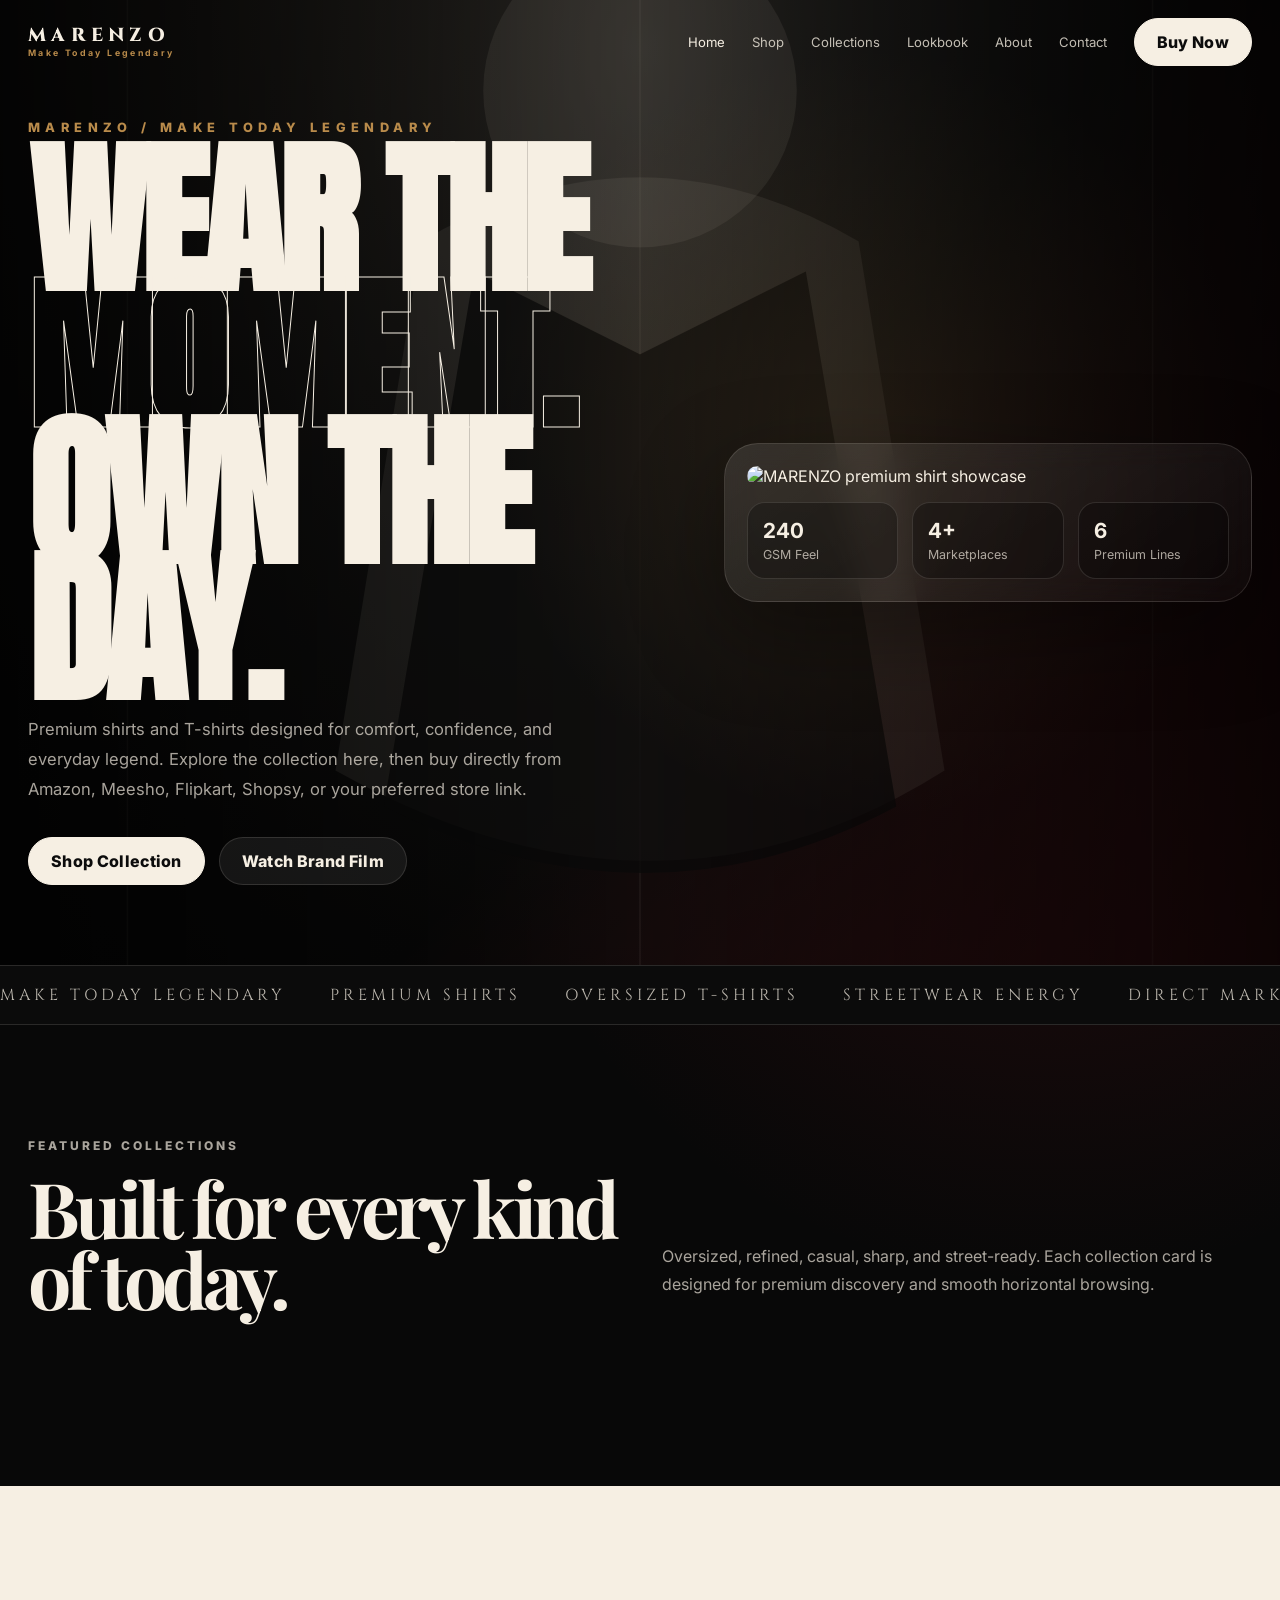
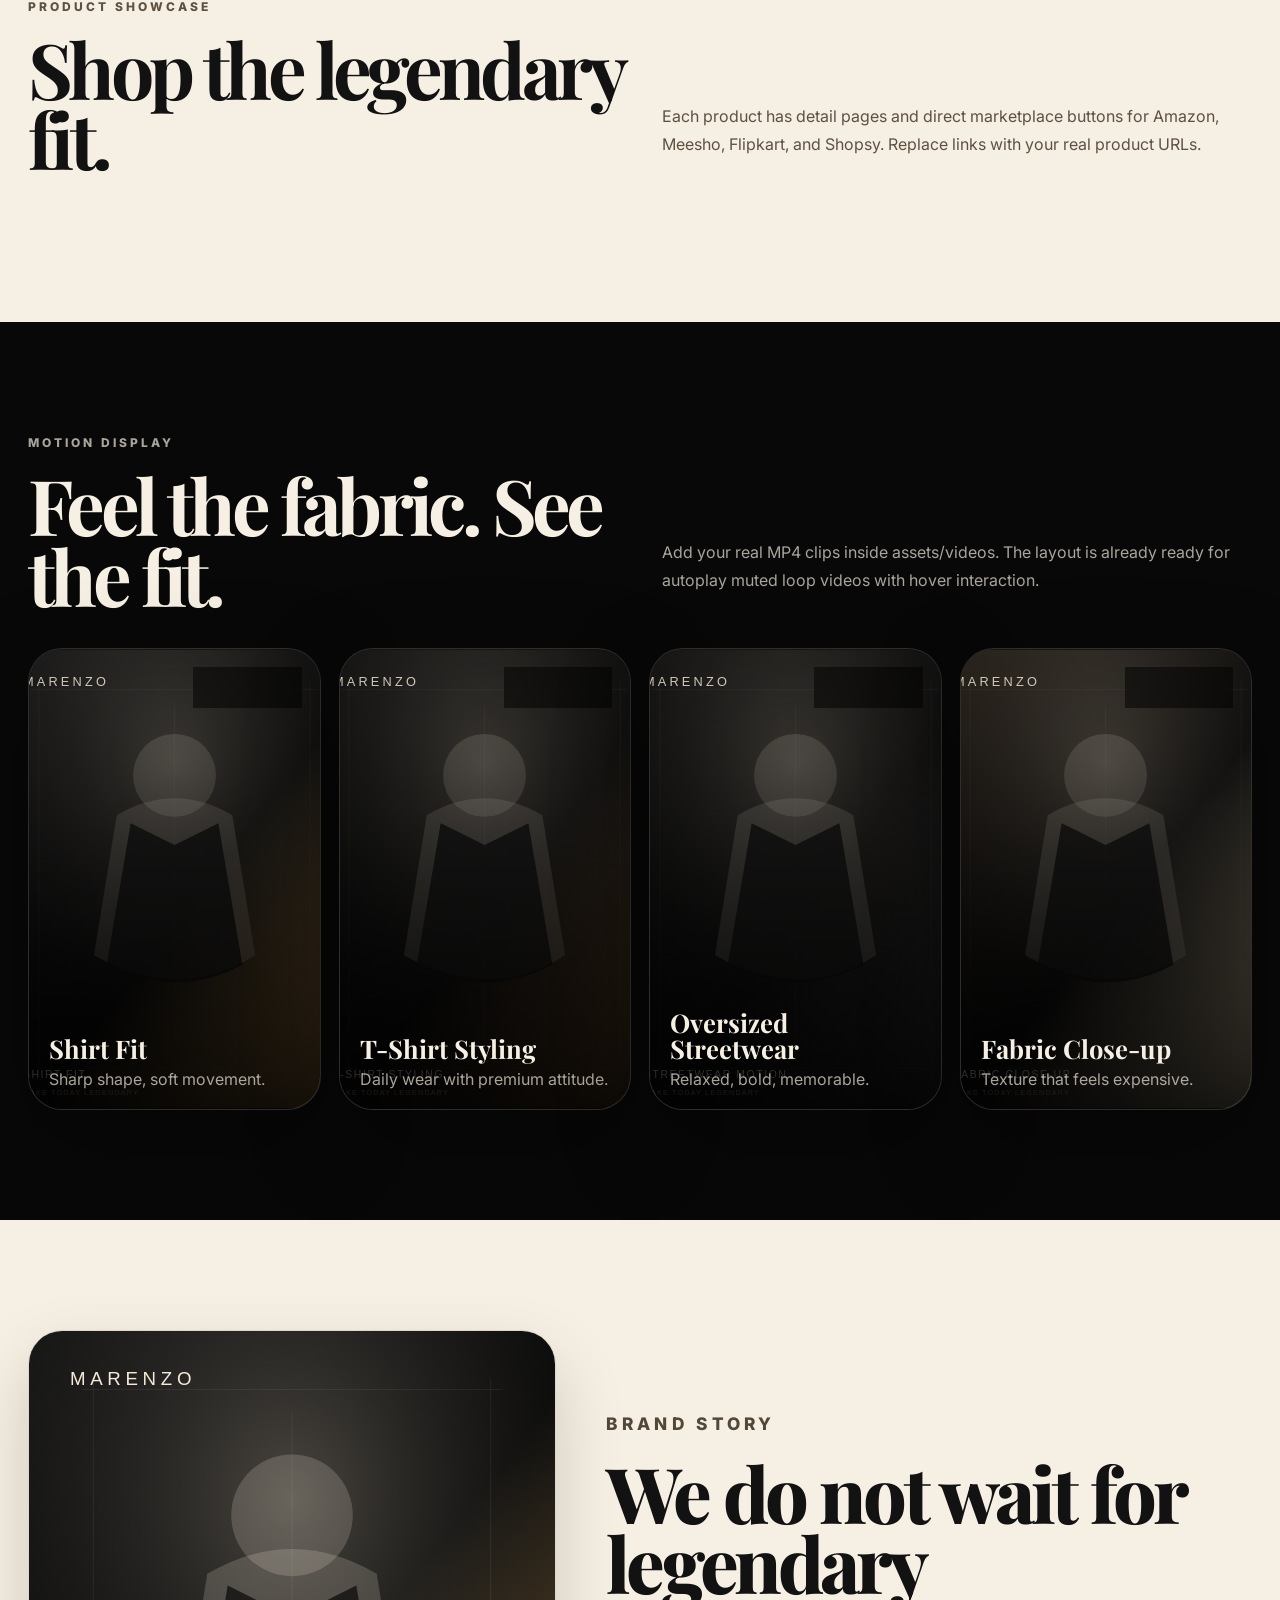
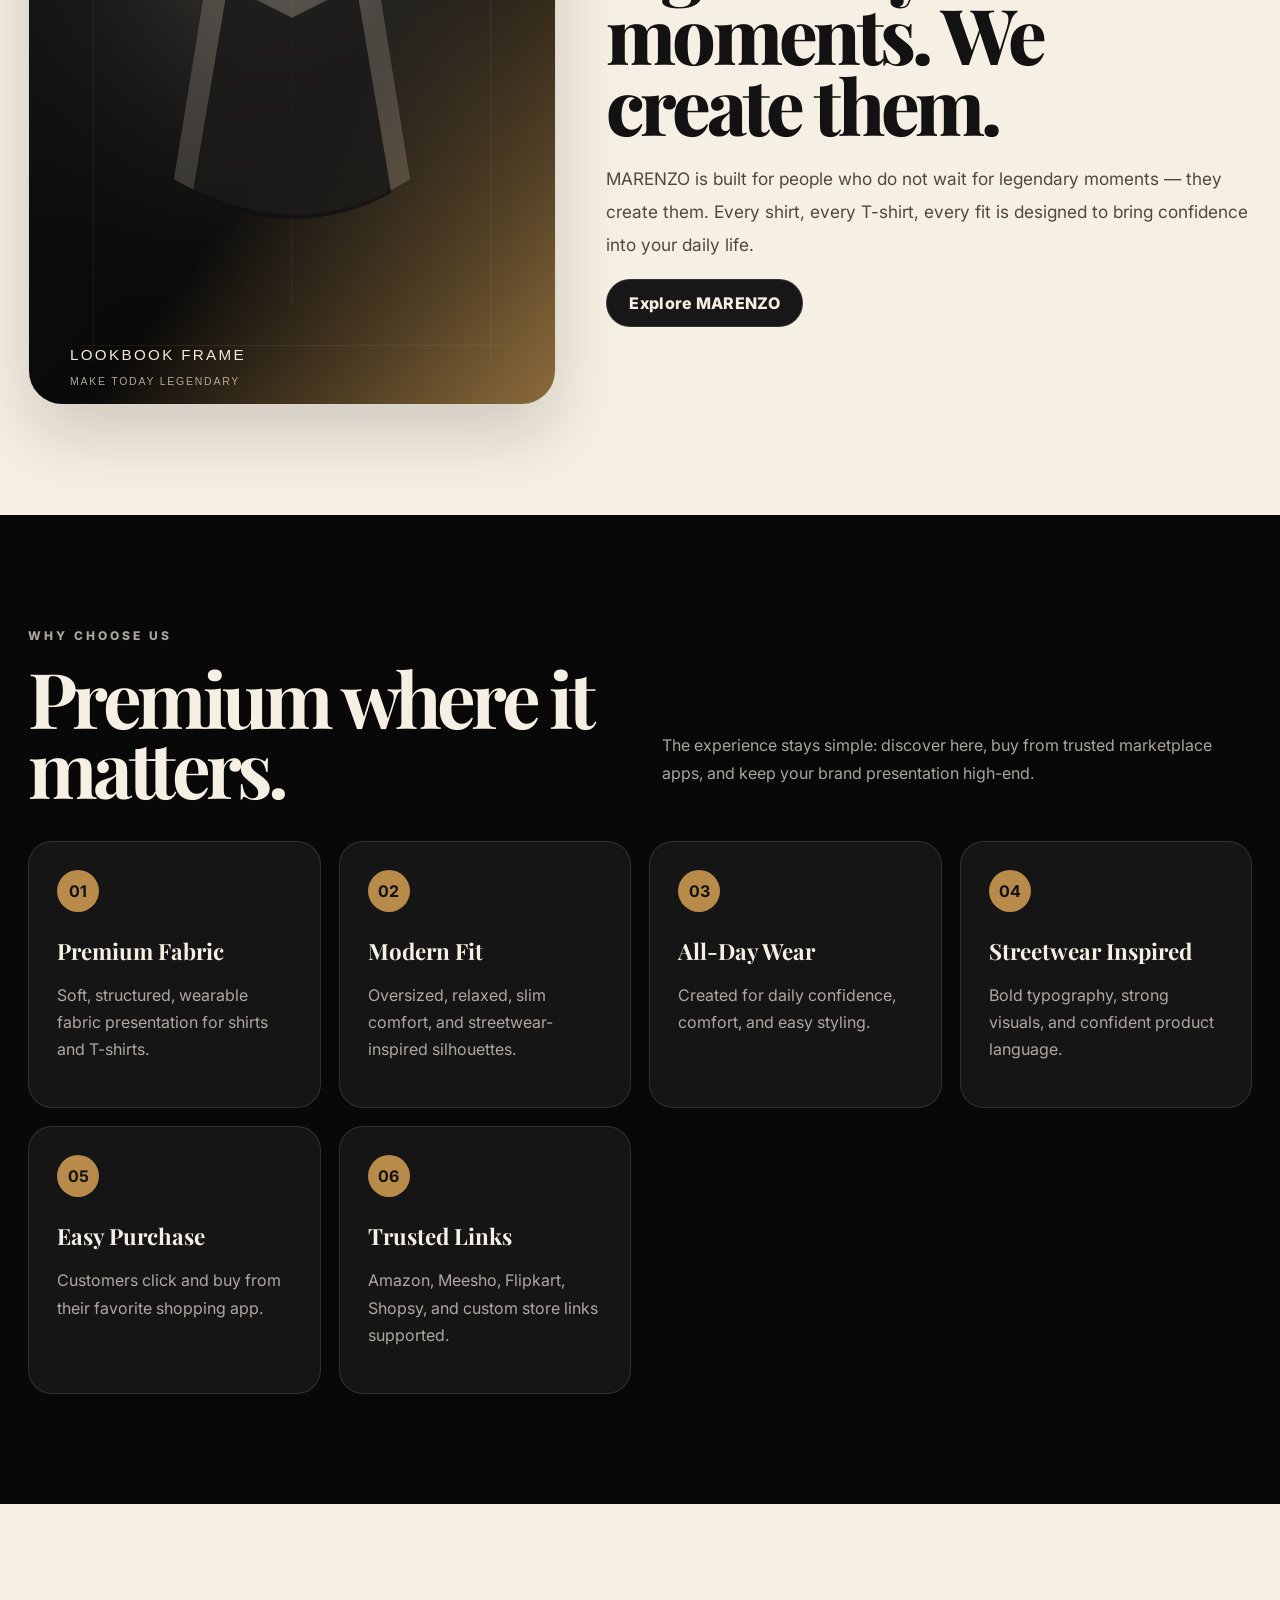
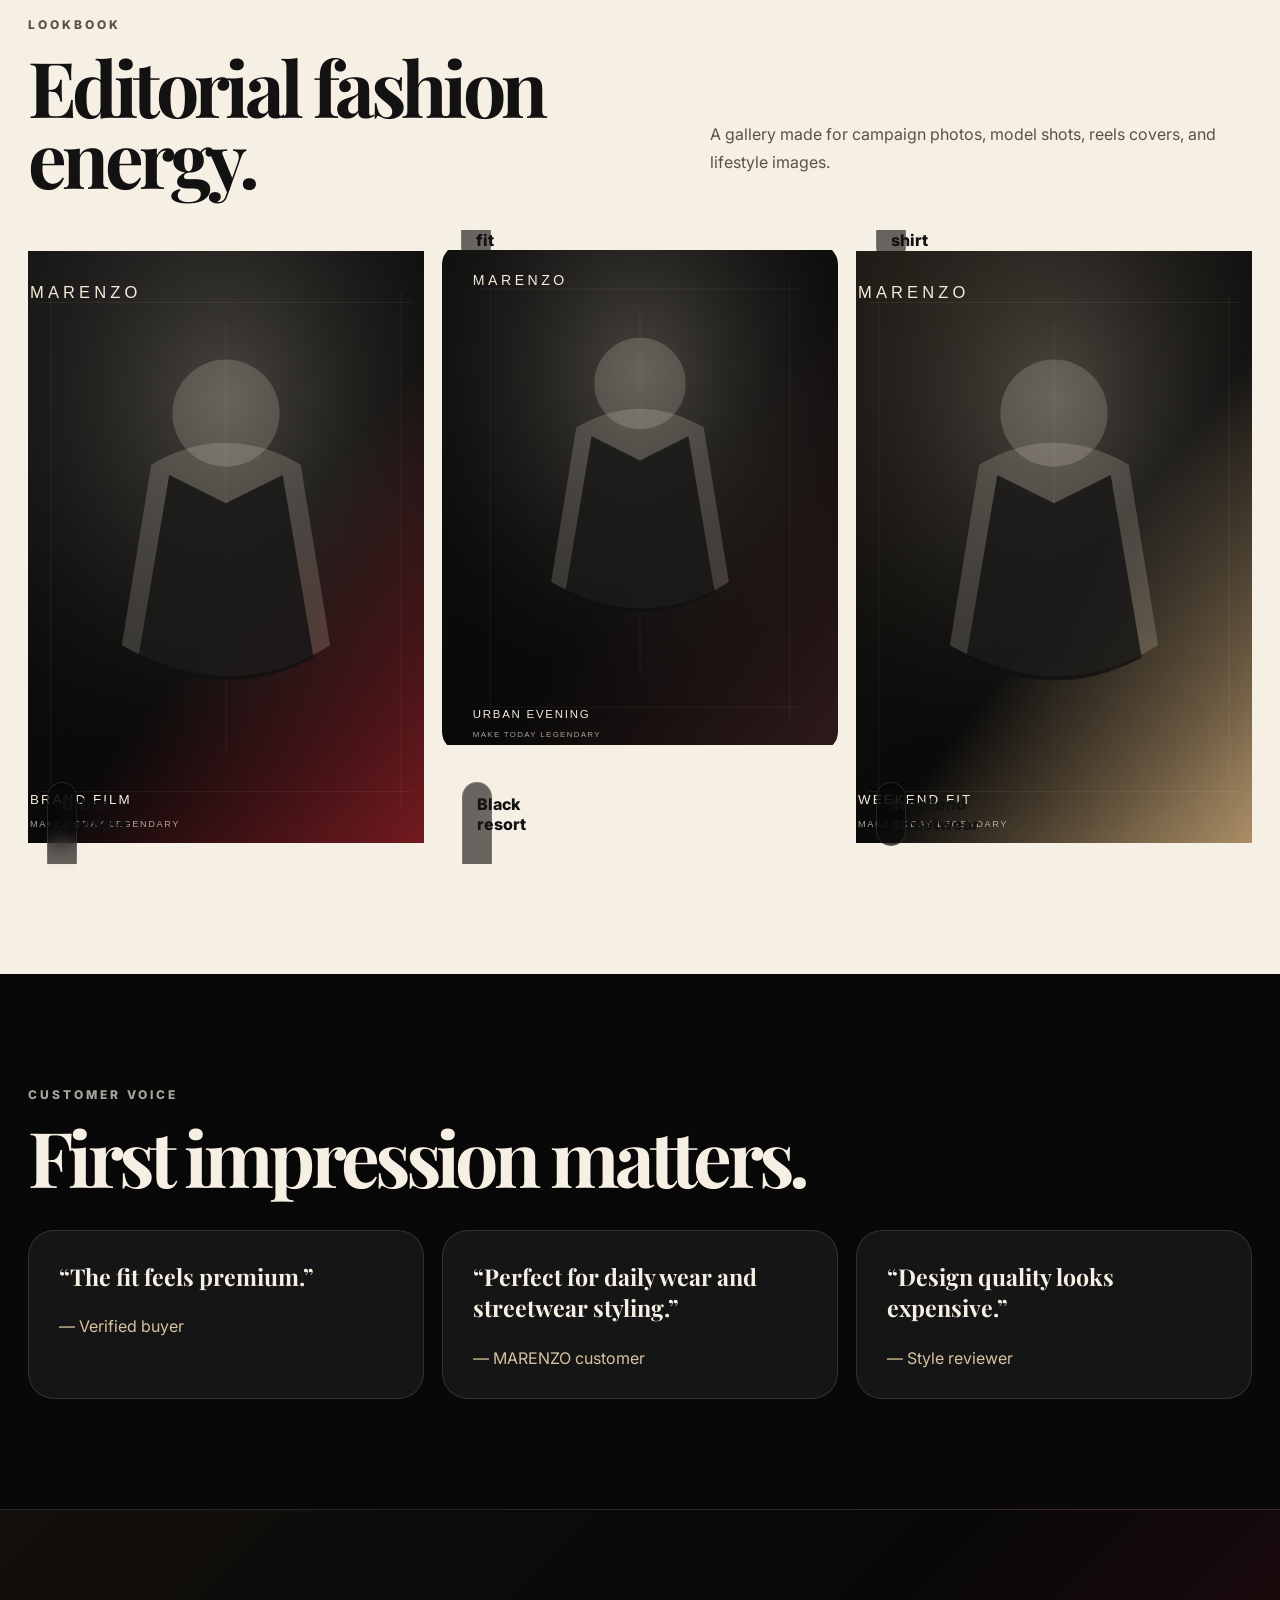
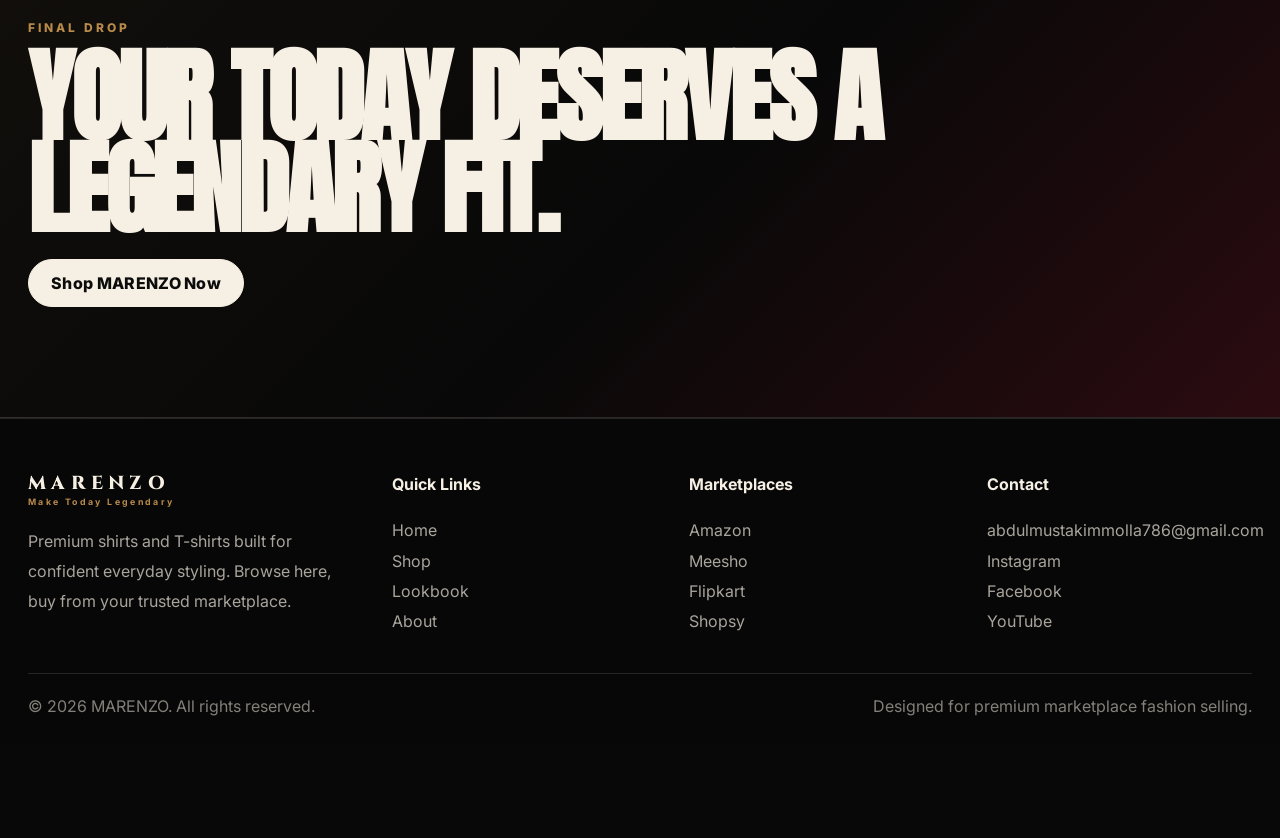
==== index.html @ 75236426 "Replace image source with external URL" ====
<!DOCTYPE html>
<html lang="en">
<head>
  <meta charset="UTF-8">
  <meta name="viewport" content="width=device-width, initial-scale=1.0">
  <meta name="description" content="Premium fashion website for MARENZO shirts, T-shirts, oversized T-shirts and marketplace buying.">
  <meta name="theme-color" content="#080808">
   <meta name="google-adsense-account" content="ca-pub-9407159937344210">
  <script async custom-element="amp-auto-ads"
        src="https://cdn.ampproject.org/v0/amp-auto-ads-0.1.js">
</script>
  <script async src="https://pagead2.googlesyndication.com/pagead/js/adsbygoogle.js?client=ca-pub-9407159937344210"
     crossorigin="anonymous"></script>
  <script>
  window.dataLayer = window.dataLayer || [];
  function gtag(){dataLayer.push(arguments);}
  gtag('js', new Date());

  gtag('config', 'G-B6TTFSNXWY');
</script>
  <!-- Google Tag Manager -->
<script>(function(w,d,s,l,i){w[l]=w[l]||[];w[l].push({'gtm.start':
new Date().getTime(),event:'gtm.js'});var f=d.getElementsByTagName(s)[0],
j=d.createElement(s),dl=l!='dataLayer'?'&l='+l:'';j.async=true;j.src=
'https://www.googletagmanager.com/gtm.js?id='+i+dl;f.parentNode.insertBefore(j,f);
})(window,document,'script','dataLayer','GTM-T5SW2SJ6');</script>
<!-- End Google Tag Manager -->
  <title>MARENZO | Make Today Legendary</title>
 
  <link rel="stylesheet" href="assets/css/style.css">
</head>
<body>

<div class="page-loader"><div class="loader-mark">MARENZO</div></div>
<nav class="site-nav">
  <div class="container nav-inner">
    <a class="brand-logo" href="index.html">MARENZO<small>Make Today Legendary</small></a>
    <button class="nav-toggle" id="navToggle" aria-label="Open menu"><span></span><span></span></button>
    <div class="nav-menu" id="navMenu">
      <a class="nav-link" href="index.html">Home</a>
      <a class="nav-link" href="shop.html">Shop</a>
      <a class="nav-link" href="shop.html#collections">Collections</a>
      <a class="nav-link" href="lookbook.html">Lookbook</a>
      <a class="nav-link" href="about.html">About</a>
      <a class="nav-link" href="contact.html">Contact</a>
      <a class="button button-primary" href="shop.html">Buy Now</a>
    </div>
  </div>
</nav>


<header class="hero" id="top">
  <div class="hero-video">
    <video autoplay muted loop playsinline poster="assets/images/poster-1.svg">
      <source src="assets/videos/brand-film.mp4" type="video/mp4">
    </video>
  </div>
  <div class="container hero-grid">
    <div>
      <div class="hero-kicker">MARENZO / Make Today Legendary</div>
      <h1>Wear the <span>Moment.</span><br>Own the Day.</h1>
      <p>Premium shirts and T-shirts designed for comfort, confidence, and everyday legend. Explore the collection here, then buy directly from Amazon, Meesho, Flipkart, Shopsy, or your preferred store link.</p>
      <div class="hero-actions">
        <a class="button button-primary" href="shop.html">Shop Collection</a>
        <a class="button button-soft" href="#brand-film">Watch Brand Film</a>
      </div>
    </div>
    <div class="hero-panel">
      <img src="https://i.pinimg.com/736x/ac/d2/43/acd2435c8bd5ba66f0cc7dbf14499eae.jpg" alt="MARENZO premium shirt showcase">
      <div class="hero-stats">
        <div><strong>240</strong><span>GSM Feel</span></div>
        <div><strong>4+</strong><span>Marketplaces</span></div>
        <div><strong>6</strong><span>Premium Lines</span></div>
      </div>
    </div>
  </div>
</header>

<div class="marquee"><div class="marquee-track">
  <span>MAKE TODAY LEGENDARY</span><span>PREMIUM SHIRTS</span><span>OVERSIZED T-SHIRTS</span><span>STREETWEAR ENERGY</span><span>DIRECT MARKETPLACE BUYING</span>
  <span>MAKE TODAY LEGENDARY</span><span>PREMIUM SHIRTS</span><span>OVERSIZED T-SHIRTS</span><span>STREETWEAR ENERGY</span><span>DIRECT MARKETPLACE BUYING</span>
</div></div>

<section class="section" id="collections">
  <div class="container">
    <div class="section-head reveal">
      <div><p class="eyebrow">Featured Collections</p><h2>Built for every kind of today.</h2></div>
      <p>Oversized, refined, casual, sharp, and street-ready. Each collection card is designed for premium discovery and smooth horizontal browsing.</p>
    </div>
    <div class="collection-track" id="collectionTrack"></div>
  </div>
</section>

<section class="section section-soft">
  <div class="container">
    <div class="section-head reveal">
      <div><p class="eyebrow">Product Showcase</p><h2>Shop the legendary fit.</h2></div>
      <p>Each product has detail pages and direct marketplace buttons for Amazon, Meesho, Flipkart, and Shopsy. Replace links with your real product URLs.</p>
    </div>
    <div class="product-grid" id="homeProductGrid"></div>
  </div>
</section>

<section class="section" id="brand-film">
  <div class="container">
    <div class="section-head reveal">
      <div><p class="eyebrow">Motion Display</p><h2>Feel the fabric. See the fit.</h2></div>
      <p>Add your real MP4 clips inside assets/videos. The layout is already ready for autoplay muted loop videos with hover interaction.</p>
    </div>
    <div class="video-grid">
      <article class="video-shell reveal"><video muted loop playsinline poster="assets/images/poster-2.svg"><source src="assets/videos/shirt-fit.mp4" type="video/mp4"></video><button class="play-chip">Hover Play</button><div class="video-caption"><h3>Shirt Fit</h3><p>Sharp shape, soft movement.</p></div></article>
      <article class="video-shell reveal"><video muted loop playsinline poster="assets/images/poster-3.svg"><source src="assets/videos/tshirt-styling.mp4" type="video/mp4"></video><button class="play-chip">Hover Play</button><div class="video-caption"><h3>T-Shirt Styling</h3><p>Daily wear with premium attitude.</p></div></article>
      <article class="video-shell reveal"><video muted loop playsinline poster="assets/images/poster-5.svg"><source src="assets/videos/oversized-streetwear.mp4" type="video/mp4"></video><button class="play-chip">Hover Play</button><div class="video-caption"><h3>Oversized Streetwear</h3><p>Relaxed, bold, memorable.</p></div></article>
      <article class="video-shell reveal"><video muted loop playsinline poster="assets/images/poster-4.svg"><source src="assets/videos/fabric-closeup.mp4" type="video/mp4"></video><button class="play-chip">Hover Play</button><div class="video-caption"><h3>Fabric Close-up</h3><p>Texture that feels expensive.</p></div></article>
    </div>
  </div>
</section>

<section class="section section-soft">
  <div class="container story-grid">
    <div class="story-image reveal"><img src="assets/images/poster-6.svg" alt="MARENZO fashion brand story"></div>
    <div class="story-copy reveal">
      <p class="eyebrow">Brand Story</p>
      <h2>We do not wait for legendary moments. We create them.</h2>
      <p>MARENZO is built for people who do not wait for legendary moments — they create them. Every shirt, every T-shirt, every fit is designed to bring confidence into your daily life.</p>
      <a class="button button-soft" href="about.html">Explore MARENZO</a>
    </div>
  </div>
</section>

<section class="section">
  <div class="container">
    <div class="section-head reveal"><div><p class="eyebrow">Why Choose Us</p><h2>Premium where it matters.</h2></div><p>The experience stays simple: discover here, buy from trusted marketplace apps, and keep your brand presentation high-end.</p></div>
    <div class="feature-grid">
      <article class="feature-card reveal"><b>01</b><h3>Premium Fabric</h3><p>Soft, structured, wearable fabric presentation for shirts and T-shirts.</p></article>
      <article class="feature-card reveal"><b>02</b><h3>Modern Fit</h3><p>Oversized, relaxed, slim comfort, and streetwear-inspired silhouettes.</p></article>
      <article class="feature-card reveal"><b>03</b><h3>All-Day Wear</h3><p>Created for daily confidence, comfort, and easy styling.</p></article>
      <article class="feature-card reveal"><b>04</b><h3>Streetwear Inspired</h3><p>Bold typography, strong visuals, and confident product language.</p></article>
      <article class="feature-card reveal"><b>05</b><h3>Easy Purchase</h3><p>Customers click and buy from their favorite shopping app.</p></article>
      <article class="feature-card reveal"><b>06</b><h3>Trusted Links</h3><p>Amazon, Meesho, Flipkart, Shopsy, and custom store links supported.</p></article>
    </div>
  </div>
</section>

<section class="section section-soft">
  <div class="container">
    <div class="section-head reveal"><div><p class="eyebrow">Lookbook</p><h2>Editorial fashion energy.</h2></div><p>A gallery made for campaign photos, model shots, reels covers, and lifestyle images.</p></div>
    <div class="lookbook-grid">
      <a class="look-card reveal" href="lookbook.html"><img src="assets/images/poster-1.svg" alt="MARENZO lookbook frame"><span>Urban evening fit</span></a>
      <a class="look-card reveal" href="lookbook.html"><img src="assets/images/poster-7.svg" alt="MARENZO lookbook frame"><span>Black resort shirt</span></a>
      <a class="look-card reveal" href="lookbook.html"><img src="assets/images/poster-8.svg" alt="MARENZO lookbook frame"><span>Weekend streetwear</span></a>
    </div>
  </div>
</section>

<section class="section">
  <div class="container">
    <div class="section-head reveal"><div><p class="eyebrow">Customer Voice</p><h2>First impression matters.</h2></div></div>
    <div class="testimonial-grid">
      <article class="quote-card reveal"><p>“The fit feels premium.”</p><span>— Verified buyer</span></article>
      <article class="quote-card reveal"><p>“Perfect for daily wear and streetwear styling.”</p><span>— MARENZO customer</span></article>
      <article class="quote-card reveal"><p>“Design quality looks expensive.”</p><span>— Style reviewer</span></article>
    </div>
  </div>
</section>

<section class="section cta-band">
  <div class="container reveal">
    <p class="eyebrow">Final Drop</p>
    <h2>Your Today Deserves a Legendary Fit.</h2>
    <a class="button button-primary" href="shop.html">Shop MARENZO Now</a>
  </div>
</section>


<footer class="footer">
  <div class="container">
    <div class="footer-grid">
      <div>
        <h3 class="brand-logo">MARENZO<small>Make Today Legendary</small></h3>
        <p>Premium shirts and T-shirts built for confident everyday styling. Browse here, buy from your trusted marketplace.</p>
      </div>
      <div>
        <h4>Quick Links</h4>
        <a href="index.html">Home</a><a href="shop.html">Shop</a><a href="lookbook.html">Lookbook</a><a href="about.html">About</a>
      </div>
      <div>
        <h4>Marketplaces</h4>
        <a target="_blank" rel="noopener" href="https://www.amazon.in/s?k=marenzo+clothing">Amazon</a>
        <a target="_blank" rel="noopener" href="https://www.meesho.com/search?q=marenzo%20clothing">Meesho</a>
        <a target="_blank" rel="noopener" href="https://www.flipkart.com/search?q=marenzo+clothing">Flipkart</a>
        <a target="_blank" rel="noopener" href="https://www.shopsy.in/search?q=marenzo+clothing">Shopsy</a>
      </div>
      <div>
        <h4>Contact</h4>
        <a href="mailto:abdulmustakimmolla786@gmail.com">abdulmustakimmolla786@gmail.com</a>
        <a href="#">Instagram</a><a href="#">Facebook</a><a href="#">YouTube</a>
      </div>
    </div>
    <div class="footer-bottom">
      <span>© <span data-year></span> MARENZO. All rights reserved.</span>
      <span>Designed for premium marketplace fashion selling.</span>
    </div>
  </div>
</footer>
<script src="assets/js/products.js"></script>
<script src="assets/js/main.js"></script>
  <!-- Google tag (gtag.js) -->
<script async src="https://www.googletagmanager.com/gtag/js?id=G-B6TTFSNXWY"></script>


  
  <amp-auto-ads type="adsense"
        data-ad-client="ca-pub-9407159937344210">
</amp-auto-ads>
  <!-- Google Tag Manager (noscript) -->
<noscript><iframe src="https://www.googletagmanager.com/ns.html?id=GTM-T5SW2SJ6"
height="0" width="0" style="display:none;visibility:hidden"></iframe></noscript>
<!-- End Google Tag Manager (noscript) -->
<script async src="https://pagead2.googlesyndication.com/pagead/js/adsbygoogle.js?client=ca-pub-9407159937344210"
     crossorigin="anonymous"></script>
<!-- 6 -->
<ins class="adsbygoogle"
     style="display:inline-block;width:728px;height:90px"
     data-ad-client="ca-pub-9407159937344210"
     data-ad-slot="1501422535"></ins>
<script>
     (adsbygoogle = window.adsbygoogle || []).push({});
</script>
</body>
</html>
---- assets/css/style.css ----
@import url('https://fonts.googleapis.com/css2?family=Anton&family=Cinzel:wght@500;700;800&family=Inter:wght@400;500;600;700;800&family=Playfair+Display:wght@600;700;800&display=swap');

:root {
  --black: #080808;
  --black-2: #111111;
  --charcoal: #1a1a1a;
  --offwhite: #f6efe3;
  --beige: #d8c3a1;
  --gold: #b98b4b;
  --red: #9e1823;
  --muted: rgba(246, 239, 227, 0.68);
  --line: rgba(246, 239, 227, 0.13);
  --glass: rgba(255, 255, 255, 0.055);
  --shadow: 0 30px 90px rgba(0,0,0,.35);
  --radius-xl: 34px;
  --radius-lg: 24px;
  --radius-md: 16px;
  --max: 1180px;
}

* { box-sizing: border-box; }
html { scroll-behavior: smooth; }
body {
  margin: 0;
  font-family: 'Inter', system-ui, sans-serif;
  color: var(--offwhite);
  background:
    radial-gradient(circle at 20% 0%, rgba(185,139,75,.16), transparent 32rem),
    radial-gradient(circle at 82% 10%, rgba(158,24,35,.16), transparent 35rem),
    var(--black);
  overflow-x: hidden;
}

a { color: inherit; text-decoration: none; }
img, video { display: block; max-width: 100%; }
button, input, textarea { font: inherit; }
::selection { background: var(--gold); color: #090909; }

.page-loader {
  position: fixed;
  inset: 0;
  z-index: 9999;
  display: grid;
  place-items: center;
  background: #050505;
  transition: opacity .7s ease, visibility .7s ease;
}
.page-loader.hide { opacity: 0; visibility: hidden; }
.loader-mark {
  font-family: 'Cinzel', serif;
  letter-spacing: .55em;
  color: var(--offwhite);
  animation: loaderPulse 1.6s ease infinite alternate;
}
@keyframes loaderPulse { to { opacity: .45; transform: translateY(-6px); } }

.container { width: min(var(--max), calc(100% - 38px)); margin: 0 auto; }
.section { padding: 110px 0; position: relative; }
.section-soft { background: var(--offwhite); color: #121212; }
.section-head { display: flex; justify-content: space-between; gap: 30px; align-items: end; margin-bottom: 38px; }
.section-head h2, .page-title h1 {
  margin: 0;
  font-family: 'Playfair Display', serif;
  font-size: clamp(2.25rem, 6vw, 5.2rem);
  line-height: .92;
  letter-spacing: -.06em;
}
.section-head p, .page-title p { color: var(--muted); max-width: 590px; line-height: 1.75; }
.section-soft .section-head p, .section-soft .page-title p { color: #5d5142; }
.eyebrow {
  color: var(--gold);
  text-transform: uppercase;
  letter-spacing: .25em;
  font-size: .75rem;
  font-weight: 800;
  margin: 0 0 16px;
}

.site-nav {
  position: fixed;
  top: 0;
  left: 0;
  right: 0;
  z-index: 1000;
  padding: 18px 0;
  transition: background .35s ease, border .35s ease, padding .35s ease;
}
.site-nav.scrolled {
  padding: 11px 0;
  background: rgba(7,7,7,.78);
  border-bottom: 1px solid var(--line);
  backdrop-filter: blur(18px);
}
.nav-inner { display: flex; align-items: center; justify-content: space-between; gap: 22px; }
.brand-logo {
  font-family: 'Cinzel', serif;
  font-size: 1.18rem;
  font-weight: 800;
  letter-spacing: .28em;
  position: relative;
}
.brand-logo small { display: block; font: 700 .55rem 'Inter'; letter-spacing: .27em; color: var(--gold); margin-top: 2px; }
.nav-menu { display: flex; align-items: center; gap: 27px; }
.nav-link { font-size: .82rem; color: rgba(246,239,227,.78); transition: color .25s ease; }
.nav-link:hover, .nav-link.active { color: var(--offwhite); }
.nav-toggle { display: none; background: transparent; border: 0; color: var(--offwhite); width: 42px; height: 42px; position: relative; }
.nav-toggle span { display: block; height: 2px; margin: 7px 0; background: var(--offwhite); transition: .3s ease; }
.nav-toggle.open span:first-child { transform: rotate(45deg) translate(6px, 6px); }
.nav-toggle.open span:last-child { transform: rotate(-45deg) translate(6px, -6px); }

.button {
  display: inline-flex;
  align-items: center;
  justify-content: center;
  min-height: 48px;
  border-radius: 999px;
  padding: 0 22px;
  border: 1px solid var(--line);
  transition: transform .2s ease, background .25s ease, color .25s ease, border .25s ease;
  cursor: pointer;
  font-weight: 800;
  letter-spacing: .02em;
}
.button-primary { background: var(--offwhite); color: #0c0c0c; border-color: var(--offwhite); }
.button-primary:hover { background: var(--gold); border-color: var(--gold); }
.button-red { background: var(--red); border-color: var(--red); color: white; }
.button-soft { background: rgba(255,255,255,.07); color: var(--offwhite); }
.section-soft .button-soft { background: #171717; color: var(--offwhite); }
.text-link { color: var(--gold); font-weight: 800; }

.hero {
  min-height: 100vh;
  display: grid;
  place-items: center;
  position: relative;
  isolation: isolate;
  overflow: hidden;
  padding: 120px 0 80px;
}
.hero::before {
  content: '';
  position: absolute;
  inset: 0;
  background:
    linear-gradient(90deg, rgba(0,0,0,.82), rgba(0,0,0,.34), rgba(0,0,0,.82)),
    radial-gradient(circle at 68% 45%, rgba(185,139,75,.24), transparent 24rem);
  z-index: -1;
}
.hero-video {
  position: absolute;
  inset: 0;
  z-index: -2;
  background: url('../images/poster-1.svg') center / cover no-repeat;
  transform: scale(1.06);
  animation: slowZoom 16s ease-in-out infinite alternate;
  opacity: .78;
}
.hero-video video { width: 100%; height: 100%; object-fit: cover; opacity: .52; }
@keyframes slowZoom { to { transform: scale(1.13); } }
.hero-grid { display: grid; grid-template-columns: 1.1fr .9fr; gap: 50px; align-items: center; }
.hero-kicker { color: var(--gold); letter-spacing: .42em; font-size: .8rem; font-weight: 800; text-transform: uppercase; margin-bottom: 18px; opacity: 0; animation: revealUp .8s .15s ease forwards; }
.hero h1 {
  font-family: 'Anton', sans-serif;
  text-transform: uppercase;
  font-size: clamp(4rem, 13vw, 11.6rem);
  line-height: .82;
  letter-spacing: -.035em;
  margin: 0;
  max-width: 850px;
  opacity: 0;
  animation: revealUp .95s .32s ease forwards;
}
.hero h1 span { color: transparent; -webkit-text-stroke: 1px var(--offwhite); }
.hero p { color: var(--muted); max-width: 570px; line-height: 1.8; font-size: 1.04rem; opacity: 0; animation: revealUp .9s .48s ease forwards; }
.hero-actions { display: flex; flex-wrap: wrap; gap: 14px; margin-top: 32px; opacity: 0; animation: revealUp .9s .62s ease forwards; }
.hero-panel {
  border: 1px solid var(--line);
  border-radius: var(--radius-xl);
  background: linear-gradient(145deg, rgba(255,255,255,.11), rgba(255,255,255,.025));
  padding: 22px;
  box-shadow: var(--shadow);
  backdrop-filter: blur(15px);
  transform: translateY(20px);
  animation: floatCard 4.8s ease-in-out infinite alternate;
}
.hero-panel img { border-radius: 26px; width: 100%; }
.hero-stats { display: grid; grid-template-columns: repeat(3, 1fr); gap: 14px; margin-top: 16px; }
.hero-stats div { border: 1px solid var(--line); border-radius: 18px; padding: 15px; background: rgba(0,0,0,.28); }
.hero-stats strong { display: block; font-size: 1.3rem; }
.hero-stats span { color: var(--muted); font-size: .78rem; }
@keyframes revealUp { from { opacity: 0; transform: translateY(28px); } to { opacity: 1; transform: translateY(0); } }
@keyframes floatCard { to { transform: translateY(-8px); } }

.marquee {
  border-top: 1px solid var(--line);
  border-bottom: 1px solid var(--line);
  overflow: hidden;
  background: #0b0b0b;
}
.marquee-track { display: flex; gap: 44px; width: max-content; padding: 18px 0; animation: marquee 24s linear infinite; }
.marquee span { font-family: 'Cinzel', serif; letter-spacing: .25em; color: rgba(246,239,227,.75); white-space: nowrap; }
@keyframes marquee { to { transform: translateX(-50%); } }

.collection-track { display: grid; grid-auto-flow: column; grid-auto-columns: minmax(260px, 360px); gap: 18px; overflow-x: auto; padding: 6px 0 18px; scroll-snap-type: x mandatory; }
.collection-track::-webkit-scrollbar { height: 7px; }
.collection-track::-webkit-scrollbar-thumb { background: var(--gold); border-radius: 99px; }
.collection-card {
  min-height: 480px;
  position: relative;
  border: 1px solid var(--line);
  border-radius: var(--radius-xl);
  overflow: hidden;
  scroll-snap-align: start;
  box-shadow: var(--shadow);
}
.collection-card img { width: 100%; height: 100%; object-fit: cover; transition: transform .7s ease; }
.collection-card:hover img { transform: scale(1.08); }
.collection-card::after { content: ''; position: absolute; inset: 0; background: linear-gradient(transparent, rgba(0,0,0,.92)); }
.collection-card div { position: absolute; left: 24px; right: 24px; bottom: 24px; z-index: 2; }
.collection-card p { color: var(--beige); margin: 0 0 7px; }
.collection-card h3 { font: 800 2rem/1 'Playfair Display'; margin: 0 0 18px; }
.collection-card em { font-style: normal; font-weight: 800; color: var(--offwhite); }
.collection-count { position: absolute; top: 18px; right: 20px; z-index: 2; color: var(--offwhite); opacity: .55; font-family: 'Cinzel'; }

.product-grid { display: grid; grid-template-columns: repeat(3, 1fr); gap: 24px; }
.product-card {
  border: 1px solid var(--line);
  background: linear-gradient(145deg, rgba(255,255,255,.075), rgba(255,255,255,.025));
  border-radius: var(--radius-xl);
  overflow: hidden;
  box-shadow: var(--shadow);
  transition: transform .35s ease, border-color .35s ease;
}
.product-card:hover { transform: translateY(-10px); border-color: rgba(185,139,75,.48); }
.product-media { position: relative; display: block; overflow: hidden; background: #101010; }
.product-media img { width: 100%; aspect-ratio: 4 / 5; object-fit: cover; transition: transform .7s ease; }
.product-card:hover .product-media img { transform: scale(1.06); }
.product-badge { position: absolute; top: 16px; left: 16px; background: rgba(0,0,0,.62); border: 1px solid var(--line); backdrop-filter: blur(12px); border-radius: 999px; padding: 8px 12px; font-size: .72rem; color: var(--offwhite); }
.product-info { padding: 22px; }
.product-topline { display: flex; justify-content: space-between; color: var(--beige); font-size: .78rem; gap: 12px; }
.product-info h3 { margin: 12px 0 8px; font: 700 1.55rem/1.1 'Playfair Display'; }
.product-info p { color: var(--muted); line-height: 1.65; min-height: 78px; }
.color-row, .chip-row { display: flex; flex-wrap: wrap; gap: 8px; }
.color-row span, .chip { border: 1px solid var(--line); border-radius: 999px; padding: 7px 10px; font-size: .73rem; color: var(--muted); }
.price-row { display: flex; align-items: center; justify-content: space-between; margin: 20px 0; }
.price-row strong { font-size: 1.35rem; }
.market-grid { display: grid; grid-template-columns: repeat(2, 1fr); gap: 9px; }
.market-link {
  min-height: 40px;
  border-radius: 999px;
  border: 1px solid var(--line);
  background: rgba(255,255,255,.055);
  display: flex;
  align-items: center;
  justify-content: center;
  gap: 7px;
  font-size: .76rem;
  color: var(--offwhite);
  transition: background .25s ease, border .25s ease, transform .2s ease;
}
.market-link:hover { background: var(--offwhite); color: #111; border-color: var(--offwhite); }
.market-link b { width: 20px; height: 20px; border-radius: 50%; display: inline-grid; place-items: center; background: var(--gold); color: #111; font-size: .7rem; }

.video-grid { display: grid; grid-template-columns: repeat(4, 1fr); gap: 18px; }
.video-shell {
  min-height: 460px;
  border: 1px solid var(--line);
  border-radius: var(--radius-xl);
  overflow: hidden;
  position: relative;
  background: #111;
  box-shadow: var(--shadow);
}
.video-shell video, .video-shell img { width: 100%; height: 100%; object-fit: cover; min-height: inherit; opacity: .9; transition: transform .7s ease, opacity .35s ease; }
.video-shell:hover video, .video-shell:hover img { transform: scale(1.06); opacity: .72; }
.video-shell::before { content: ''; position: absolute; inset: 0; z-index: 1; background: linear-gradient(transparent, rgba(0,0,0,.86)); }
.video-caption { position: absolute; left: 20px; right: 20px; bottom: 20px; z-index: 2; }
.video-caption h3 { margin: 0 0 8px; font: 700 1.6rem/1 'Playfair Display'; }
.video-caption p { margin: 0; color: var(--muted); }
.play-chip { position: absolute; right: 18px; top: 18px; z-index: 3; border: 1px solid var(--line); background: rgba(0,0,0,.5); color: var(--offwhite); border-radius: 999px; padding: 9px 12px; cursor: pointer; backdrop-filter: blur(12px); }

.story-grid { display: grid; grid-template-columns: .9fr 1.1fr; gap: 50px; align-items: center; }
.story-image { border-radius: var(--radius-xl); overflow: hidden; border: 1px solid rgba(0,0,0,.1); box-shadow: 0 30px 70px rgba(0,0,0,.16); }
.story-copy h2 { font: 800 clamp(2.4rem, 6vw, 5rem)/.92 'Playfair Display'; margin: 0 0 24px; letter-spacing: -.05em; }
.story-copy p { font-size: 1.08rem; line-height: 1.9; color: #534838; }
.feature-grid { display: grid; grid-template-columns: repeat(3, 1fr); gap: 18px; }
.feature-card { border: 1px solid var(--line); border-radius: 24px; padding: 28px; background: rgba(255,255,255,.055); }
.feature-card b { display: grid; place-items: center; width: 42px; height: 42px; border-radius: 50%; background: var(--gold); color: #111; margin-bottom: 24px; }
.feature-card h3 { margin: 0 0 10px; font: 700 1.4rem 'Playfair Display'; }
.feature-card p { color: var(--muted); line-height: 1.7; }

.lookbook-grid { columns: 3 260px; column-gap: 18px; }
.look-card { break-inside: avoid; margin: 0 0 18px; border-radius: 28px; overflow: hidden; position: relative; border: 1px solid var(--line); }
.look-card:nth-child(even) img { aspect-ratio: 4/5; }
.look-card img { width: 100%; aspect-ratio: 4/6; object-fit: cover; transition: transform .7s ease; }
.look-card:hover img { transform: scale(1.06); }
.look-card span { position: absolute; left: 18px; bottom: 18px; right: 18px; background: rgba(0,0,0,.58); border: 1px solid var(--line); border-radius: 999px; padding: 11px 14px; backdrop-filter: blur(12px); font-weight: 800; }

.testimonial-grid { display: grid; grid-template-columns: repeat(3, 1fr); gap: 18px; }
.quote-card { border: 1px solid var(--line); border-radius: 26px; padding: 30px; background: rgba(255,255,255,.055); }
.quote-card p { font: 700 1.45rem/1.35 'Playfair Display'; margin: 0 0 24px; }
.quote-card span { color: var(--beige); }

.cta-band { position: relative; overflow: hidden; border-top: 1px solid var(--line); border-bottom: 1px solid var(--line); background: linear-gradient(135deg, #120f0c, #080808 54%, #2b0b10); }
.cta-band h2 { font: 800 clamp(2.7rem, 8vw, 7.4rem)/.9 'Anton'; text-transform: uppercase; letter-spacing: -.03em; margin: 0 0 24px; max-width: 900px; }

.page-hero { padding: 165px 0 80px; background: radial-gradient(circle at 75% 0%, rgba(185,139,75,.18), transparent 30rem); border-bottom: 1px solid var(--line); }
.page-title { max-width: 860px; }
.shop-toolbar { display: flex; justify-content: space-between; gap: 18px; align-items: center; margin-bottom: 28px; flex-wrap: wrap; }
.filter-row { display: flex; flex-wrap: wrap; gap: 10px; }
.filter-btn { border: 1px solid var(--line); color: var(--offwhite); background: rgba(255,255,255,.055); border-radius: 999px; padding: 11px 16px; cursor: pointer; }
.filter-btn.active, .filter-btn:hover { background: var(--gold); color: #111; border-color: var(--gold); }
.search-input { min-width: min(360px, 100%); border: 1px solid var(--line); border-radius: 999px; background: rgba(255,255,255,.07); color: var(--offwhite); padding: 13px 18px; outline: none; }
.empty-state { grid-column: 1/-1; padding: 60px; border: 1px solid var(--line); border-radius: 24px; text-align: center; color: var(--muted); }

.detail-wrap { display: grid; grid-template-columns: 1.05fr .95fr; gap: 50px; align-items: start; }
.detail-gallery { display: grid; grid-template-columns: 1fr 1fr; gap: 16px; position: sticky; top: 100px; }
.main-product-shot { grid-column: 1 / -1; border: 1px solid var(--line); border-radius: var(--radius-xl); overflow: hidden; }
.main-product-shot img { width: 100%; }
.mini-shot { border: 1px solid var(--line); border-radius: 24px; overflow: hidden; min-height: 240px; background: #111; }
.mini-shot img { width: 100%; height: 100%; object-fit: cover; }
.detail-info h1 { font: 800 clamp(2.5rem, 5vw, 5.4rem)/.92 'Playfair Display'; margin: 0 0 22px; letter-spacing: -.06em; }
.detail-desc { color: var(--muted); line-height: 1.85; font-size: 1.05rem; }
.detail-price { display: flex; align-items: center; gap: 18px; margin: 28px 0; }
.detail-price strong { font-size: 2rem; }
.detail-price span { color: var(--beige); }
.detail-block { border-top: 1px solid var(--line); padding: 20px 0; }
.detail-block h3, .size-guide h3 { margin: 0 0 10px; font: 700 1.1rem 'Inter'; }
.detail-block p { margin: 0; color: var(--muted); }
.size-guide { border-top: 1px solid var(--line); padding: 22px 0; }
table { width: 100%; border-collapse: collapse; overflow: hidden; border-radius: 16px; }
th, td { border: 1px solid var(--line); padding: 12px; text-align: left; }
th { color: var(--beige); }
.detail-actions { display: grid; grid-template-columns: repeat(2, 1fr); gap: 12px; margin-top: 22px; }

.about-grid, .contact-grid { display: grid; grid-template-columns: .85fr 1.15fr; gap: 46px; align-items: start; }
.about-card, .contact-card { border: 1px solid var(--line); border-radius: var(--radius-xl); padding: 30px; background: rgba(255,255,255,.055); box-shadow: var(--shadow); }
.about-card h3, .contact-card h3 { font: 700 2rem 'Playfair Display'; margin: 0 0 14px; }
.about-card p, .contact-card p { color: var(--muted); line-height: 1.8; }
.timeline { display: grid; gap: 16px; }
.timeline div { border-left: 1px solid var(--gold); padding-left: 20px; }
.timeline h3 { margin: 0 0 6px; }
.timeline p { margin: 0; color: var(--muted); line-height: 1.7; }
.contact-form { display: grid; gap: 14px; }
.contact-form input, .contact-form textarea { width: 100%; border: 1px solid var(--line); border-radius: 18px; background: rgba(255,255,255,.07); color: var(--offwhite); padding: 15px 16px; outline: none; }
.contact-form textarea { min-height: 145px; resize: vertical; }
.form-message { color: var(--gold); font-weight: 800; }

.footer { border-top: 1px solid var(--line); padding: 55px 0 28px; background: #070707; }
.footer-grid { display: grid; grid-template-columns: 1.25fr repeat(3, 1fr); gap: 32px; }
.footer h3, .footer h4 { margin-top: 0; }
.footer p, .footer a { color: var(--muted); line-height: 1.9; }
.footer a { display: block; }
.footer-bottom { margin-top: 36px; padding-top: 22px; border-top: 1px solid var(--line); color: rgba(246,239,227,.52); display: flex; justify-content: space-between; gap: 18px; flex-wrap: wrap; }

.reveal { opacity: 0; transform: translateY(34px); transition: opacity .75s ease, transform .75s ease; }
.reveal.visible { opacity: 1; transform: translateY(0); }

@media (max-width: 980px) {
  .nav-toggle { display: block; z-index: 3; }
  .nav-menu { position: fixed; inset: 0 0 auto auto; top: 0; width: min(380px, 100%); min-height: 100vh; background: rgba(8,8,8,.96); flex-direction: column; align-items: start; padding: 96px 32px 32px; transform: translateX(105%); transition: transform .35s ease; border-left: 1px solid var(--line); }
  .nav-menu.open { transform: translateX(0); }
  .nav-link { font-size: 1.1rem; }
  .hero-grid, .story-grid, .detail-wrap, .about-grid, .contact-grid { grid-template-columns: 1fr; }
  .hero-panel { max-width: 520px; }
  .product-grid { grid-template-columns: repeat(2, 1fr); }
  .video-grid, .feature-grid, .testimonial-grid { grid-template-columns: repeat(2, 1fr); }
  .detail-gallery { position: static; }
}

@media (max-width: 680px) {
  .container { width: min(100% - 24px, var(--max)); }
  .section { padding: 72px 0; }
  .section-head { display: block; }
  .hero { padding-top: 105px; }
  .hero h1 { font-size: clamp(4.4rem, 23vw, 7rem); }
  .hero-actions, .detail-actions { display: grid; grid-template-columns: 1fr; }
  .hero-stats, .product-grid, .video-grid, .feature-grid, .testimonial-grid, .footer-grid { grid-template-columns: 1fr; }
  .collection-track { grid-auto-columns: 83vw; }
  .collection-card { min-height: 420px; }
  .market-grid { grid-template-columns: 1fr; }
  .detail-gallery { grid-template-columns: 1fr; }
  .page-hero { padding: 132px 0 58px; }
}

/* Keep product cards premium-dark even inside beige sections */
.section-soft .product-card {
  background: linear-gradient(145deg, #151515, #0b0b0b);
  color: var(--offwhite);
}
.section-soft .product-info p { color: var(--muted); }
.section-soft .product-topline { color: var(--beige); }
.section-soft .price-row strong { color: var(--offwhite); }
.section-soft .color-row span { color: var(--muted); }

/* =========================================================
   RESPONSIVE UPGRADE PATCH - MARENZO
   Better phone, tablet, laptop and desktop layout handling
   ========================================================= */

html {
  font-size: clamp(14px, 0.9vw + 10px, 16px);
  -webkit-text-size-adjust: 100%;
}

body.menu-open { overflow: hidden; }

.container,
.nav-inner,
.hero-grid,
.story-grid,
.detail-wrap,
.about-grid,
.contact-grid,
.footer-grid,
.product-grid,
.video-grid,
.feature-grid,
.testimonial-grid,
.shop-toolbar,
.market-grid,
.detail-actions {
  min-width: 0;
}

img, video, svg { max-width: 100%; height: auto; }

.button,
.market-link,
.filter-btn,
.nav-link {
  -webkit-tap-highlight-color: transparent;
}

.button,
.market-link {
  text-align: center;
  white-space: nowrap;
}

.site-nav { width: 100%; }
.brand-logo { min-width: 0; line-height: 1.05; }
.nav-menu .button { min-width: max-content; }

.product-grid {
  grid-template-columns: repeat(auto-fit, minmax(min(100%, 280px), 1fr));
}

.video-grid {
  grid-template-columns: repeat(auto-fit, minmax(min(100%, 245px), 1fr));
}

.feature-grid,
.testimonial-grid {
  grid-template-columns: repeat(auto-fit, minmax(min(100%, 260px), 1fr));
}

.product-info h3,
.video-caption h3,
.feature-card h3,
.quote-card p,
.about-card h3,
.contact-card h3 {
  overflow-wrap: anywhere;
}

.product-info p { min-height: auto; }

.detail-info,
.detail-gallery,
.about-card,
.contact-card,
.story-copy,
.footer-grid > * {
  min-width: 0;
}

table {
  display: block;
  max-width: 100%;
  overflow-x: auto;
  white-space: nowrap;
}

@media (min-width: 1280px) {
  .container { width: min(1240px, calc(100% - 56px)); }
  .product-grid { grid-template-columns: repeat(4, 1fr); }
  #homeProductGrid.product-grid { grid-template-columns: repeat(3, 1fr); }
}

@media (max-width: 1180px) {
  :root { --radius-xl: 28px; }
  .container { width: min(100% - 32px, var(--max)); }
  .hero-grid { grid-template-columns: 1fr .78fr; gap: 34px; }
  .hero h1 { font-size: clamp(4.4rem, 12vw, 9rem); }
  .product-grid { gap: 18px; }
  .video-shell { min-height: 390px; }
  .section { padding: 92px 0; }
}

@media (max-width: 980px) {
  .site-nav { padding: 14px 0; }
  .site-nav.scrolled { padding: 10px 0; }
  .brand-logo { font-size: 1rem; letter-spacing: .2em; max-width: 72vw; }
  .brand-logo small { font-size: .48rem; letter-spacing: .18em; }
  .nav-toggle { display: block; z-index: 1002; flex: 0 0 auto; }
  .nav-menu {
    position: fixed;
    top: 0;
    right: 0;
    bottom: 0;
    left: auto;
    width: min(420px, calc(100vw - 28px));
    min-height: 100dvh;
    height: 100dvh;
    overflow-y: auto;
    background: rgba(8,8,8,.97);
    flex-direction: column;
    align-items: stretch;
    justify-content: flex-start;
    padding: 94px 26px 30px;
    transform: translateX(105%);
    transition: transform .35s ease;
    border-left: 1px solid var(--line);
    box-shadow: -30px 0 80px rgba(0,0,0,.5);
  }
  .nav-menu.open { transform: translateX(0); }
  .nav-menu .nav-link,
  .nav-menu .button {
    width: 100%;
    justify-content: center;
  }
  .nav-link {
    padding: 14px 0;
    border-bottom: 1px solid rgba(246,239,227,.08);
    font-size: 1.04rem;
  }
  .hero { min-height: auto; padding: 128px 0 78px; }
  .hero-grid,
  .story-grid,
  .detail-wrap,
  .about-grid,
  .contact-grid {
    grid-template-columns: 1fr;
  }
  .hero-panel { max-width: 560px; width: 100%; justify-self: start; }
  .section-head { align-items: start; }
  .detail-gallery { position: static; top: auto; }
  .lookbook-grid { columns: 2 240px; }
  .footer-grid { grid-template-columns: repeat(2, 1fr); }
}

@media (max-width: 760px) {
  .container { width: min(100% - 26px, var(--max)); }
  .section { padding: 76px 0; }
  .section-head { display: block; margin-bottom: 28px; }
  .section-head h2,
  .page-title h1,
  .story-copy h2 {
    font-size: clamp(2.35rem, 12vw, 4rem);
    letter-spacing: -.045em;
  }
  .hero h1 { font-size: clamp(4.1rem, 19vw, 7rem); line-height: .86; }
  .hero p { font-size: 1rem; line-height: 1.7; }
  .hero-actions,
  .shop-toolbar,
  .detail-actions {
    display: grid;
    grid-template-columns: 1fr;
    width: 100%;
  }
  .hero-actions .button,
  .shop-toolbar .search-input,
  .detail-actions .button { width: 100%; }
  .filter-row { width: 100%; overflow-x: auto; flex-wrap: nowrap; padding-bottom: 8px; }
  .filter-btn { flex: 0 0 auto; }
  .hero-stats {
    grid-template-columns: repeat(3, minmax(0, 1fr));
    gap: 8px;
  }
  .hero-stats div { padding: 12px 10px; }
  .hero-stats strong { font-size: 1.05rem; }
  .hero-stats span { font-size: .68rem; }
  .collection-track { grid-auto-columns: minmax(248px, 82vw); gap: 14px; }
  .collection-card { min-height: 390px; border-radius: 26px; }
  .product-grid,
  .video-grid,
  .feature-grid,
  .testimonial-grid,
  .footer-grid,
  .market-grid {
    grid-template-columns: 1fr;
  }
  .product-card { border-radius: 26px; }
  .product-info { padding: 18px; }
  .price-row { align-items: start; gap: 12px; }
  .video-shell { min-height: 360px; }
  .lookbook-grid { columns: 1; }
  .detail-gallery { grid-template-columns: 1fr; gap: 12px; }
  .mini-shot { min-height: 210px; }
  .detail-info h1 { font-size: clamp(2.6rem, 13vw, 4.4rem); }
  .about-card,
  .contact-card,
  .feature-card,
  .quote-card { padding: 22px; }
  .footer-bottom { display: block; }
  .footer-bottom span { display: block; margin-bottom: 8px; }
}

@media (max-width: 520px) {
  :root { --radius-xl: 22px; --radius-lg: 18px; }
  .container { width: min(100% - 20px, var(--max)); }
  .page-loader .loader-mark { letter-spacing: .28em; font-size: .85rem; }
  .brand-logo { font-size: .92rem; letter-spacing: .15em; }
  .brand-logo small { display: none; }
  .nav-menu { width: 100vw; padding-inline: 22px; }
  .hero {
    padding: 116px 0 58px;
    text-align: left;
  }
  .hero::before {
    background:
      linear-gradient(90deg, rgba(0,0,0,.88), rgba(0,0,0,.58)),
      radial-gradient(circle at 70% 35%, rgba(185,139,75,.18), transparent 20rem);
  }
  .hero-kicker { letter-spacing: .24em; font-size: .68rem; }
  .hero h1 { font-size: clamp(3.2rem, 20vw, 5.3rem); }
  .hero-panel { padding: 14px; border-radius: 22px; }
  .hero-panel img { border-radius: 18px; }
  .hero-stats { grid-template-columns: 1fr; }
  .marquee-track { gap: 28px; padding: 14px 0; }
  .marquee span { font-size: .8rem; letter-spacing: .18em; }
  .section { padding: 62px 0; }
  .section-head h2,
  .page-title h1,
  .story-copy h2,
  .cta-band h2 { font-size: clamp(2.1rem, 13vw, 3.4rem); }
  .page-hero { padding: 112px 0 48px; }
  .collection-card { min-height: 340px; }
  .collection-card div { left: 18px; right: 18px; bottom: 18px; }
  .collection-card h3 { font-size: 1.65rem; }
  .product-topline,
  .price-row { flex-direction: column; align-items: start; }
  .button { min-height: 46px; padding: 0 18px; }
  .market-link { min-height: 42px; }
  .video-shell { min-height: 310px; }
  .video-caption h3 { font-size: 1.32rem; }
  .play-chip { top: 12px; right: 12px; padding: 8px 10px; font-size: .72rem; }
  .look-card { border-radius: 22px; }
  .look-card span { border-radius: 16px; font-size: .86rem; }
  th, td { padding: 10px; font-size: .85rem; }
  .search-input { min-width: 0; width: 100%; }
}

@media (max-width: 380px) {
  .hero h1 { font-size: 3.05rem; }
  .button,
  .market-link,
  .filter-btn { font-size: .82rem; }
  .product-info h3 { font-size: 1.35rem; }
  .collection-track { grid-auto-columns: 88vw; }
}

@media (prefers-reduced-motion: reduce) {
  *, *::before, *::after {
    animation-duration: .001ms !important;
    animation-iteration-count: 1 !important;
    scroll-behavior: auto !important;
    transition-duration: .001ms !important;
  }
}
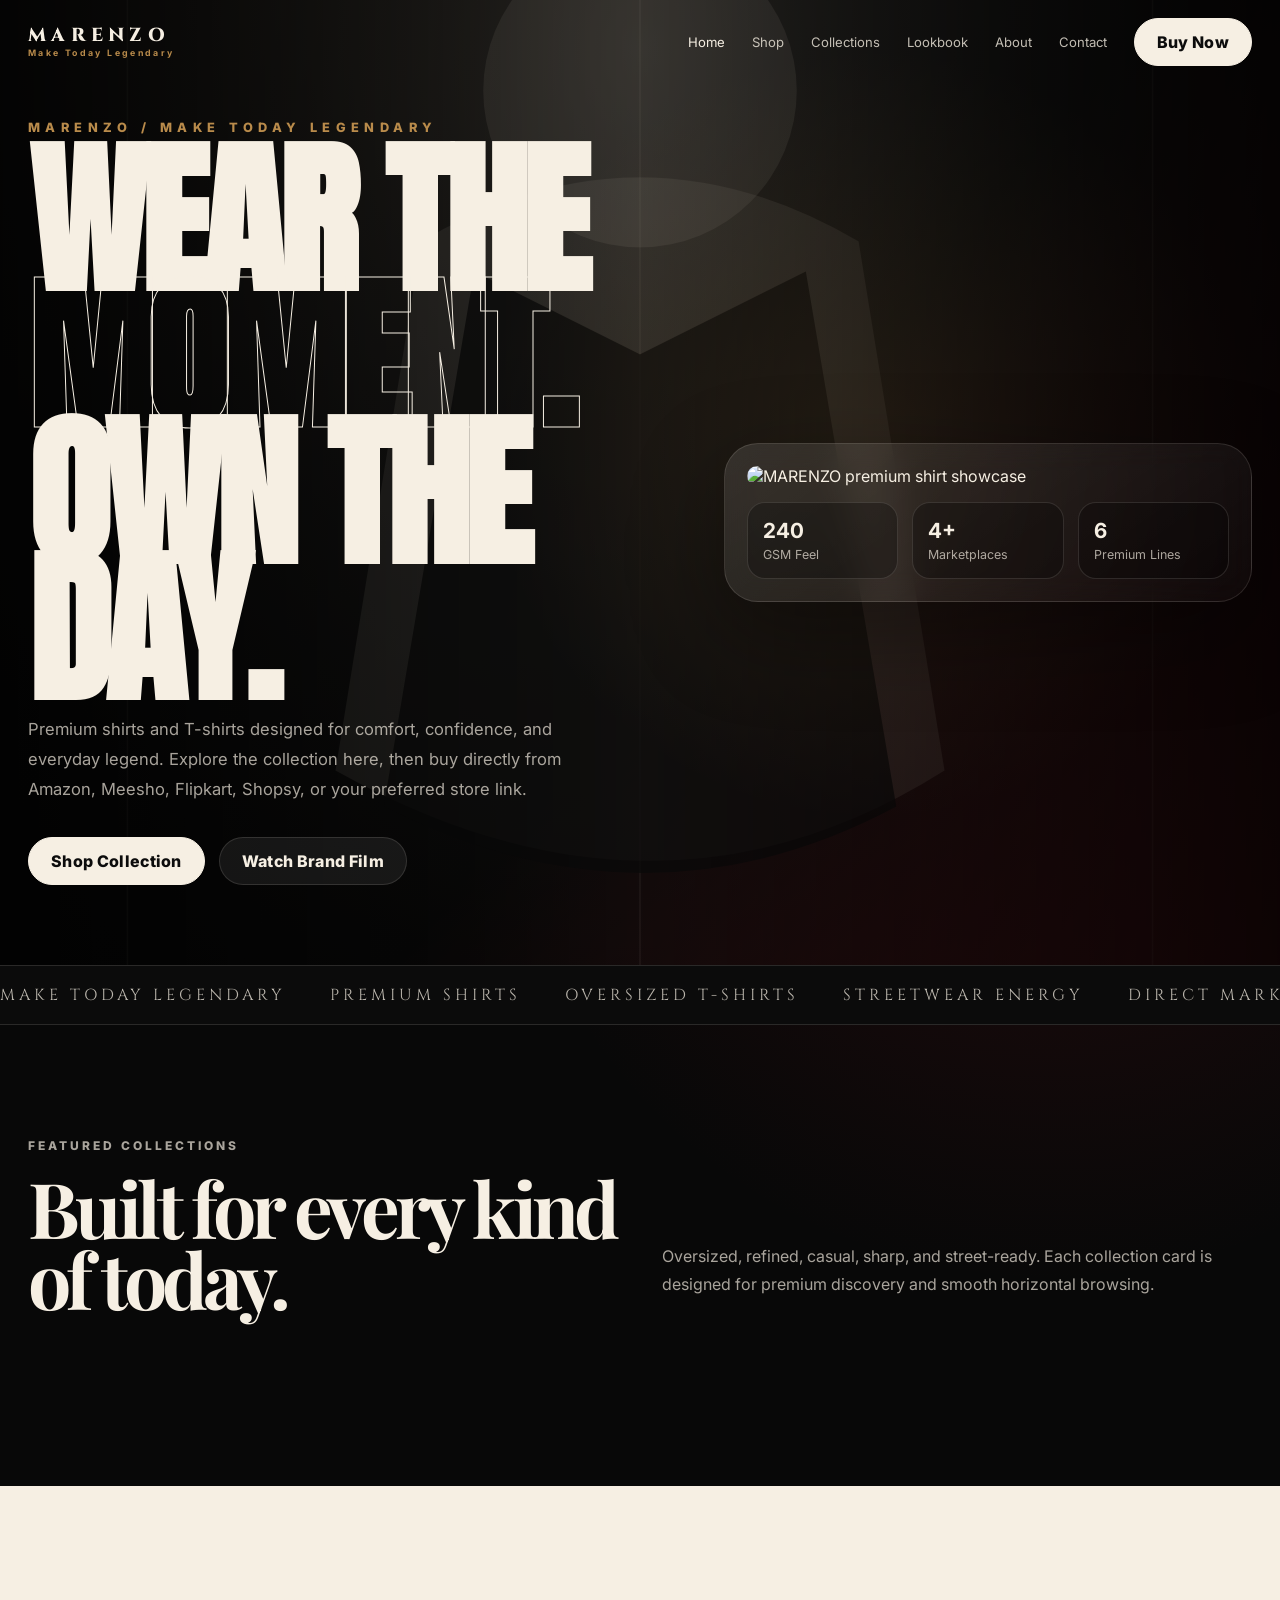
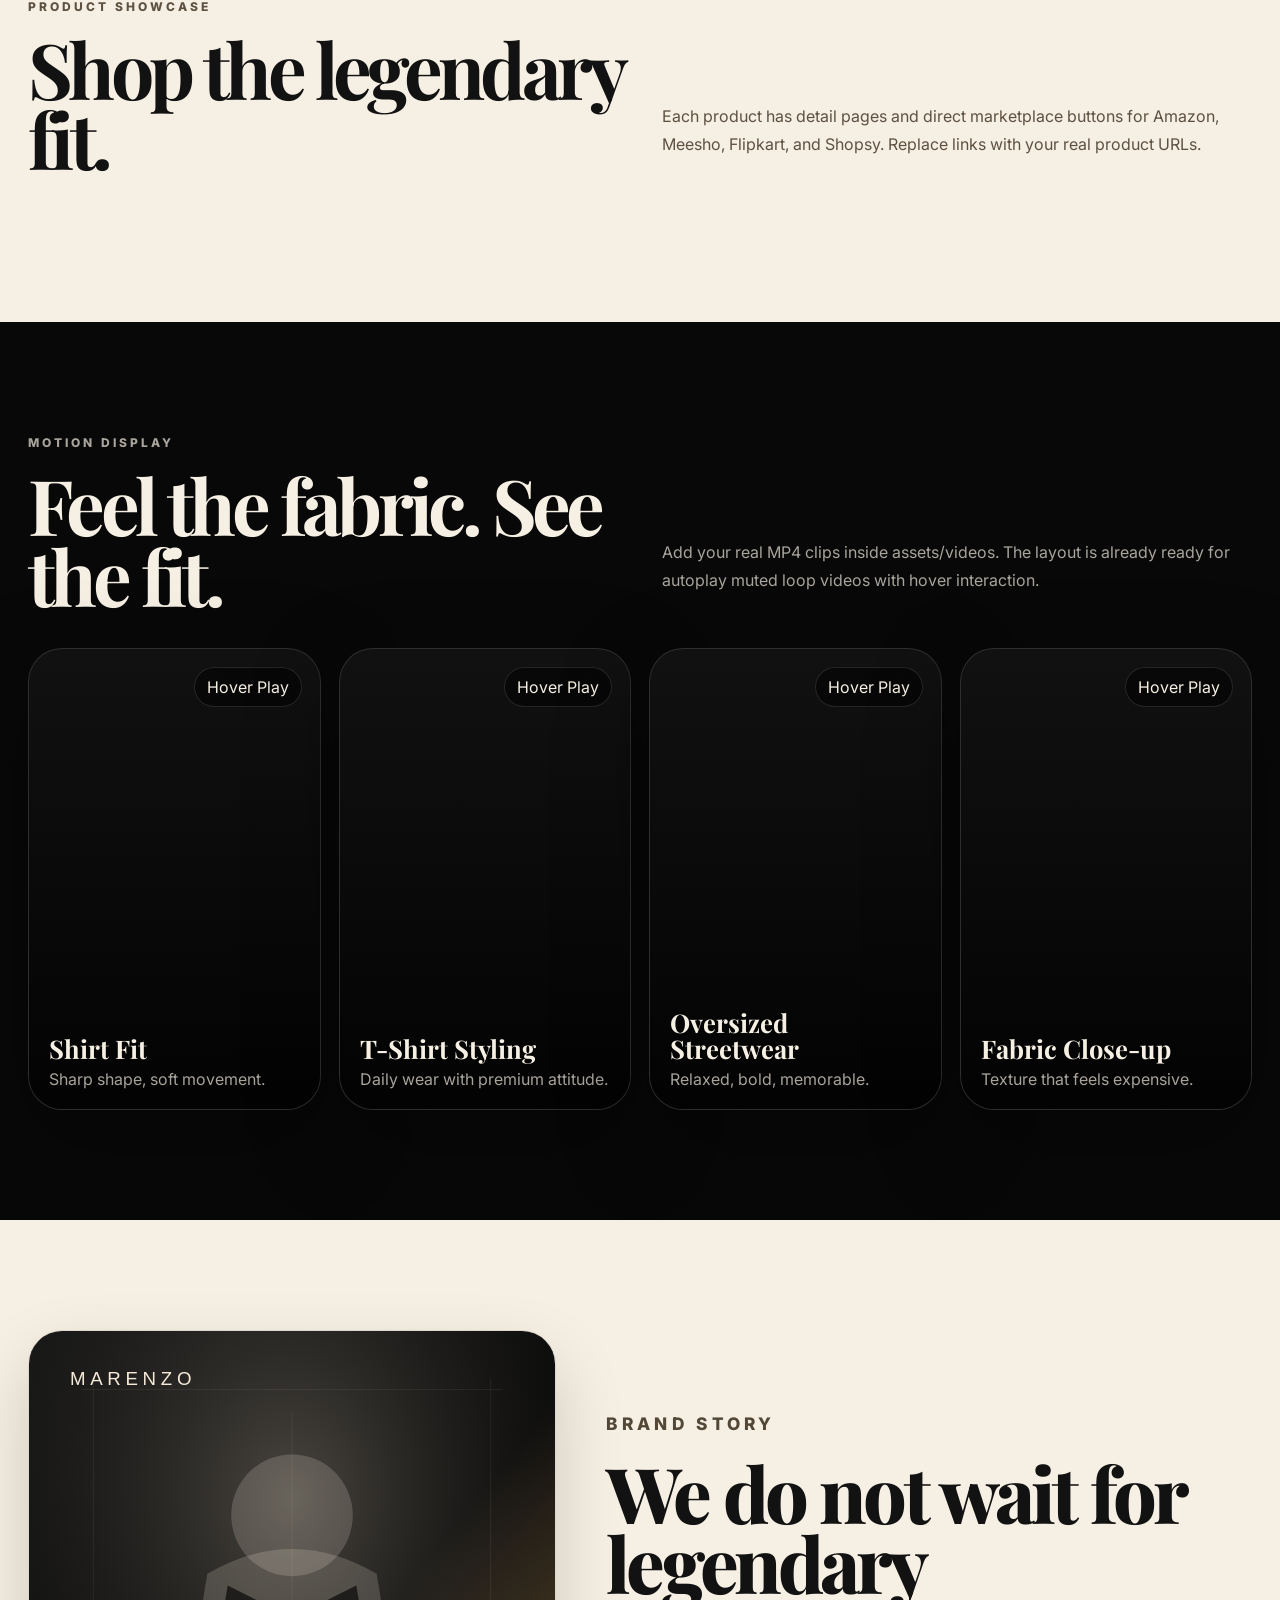
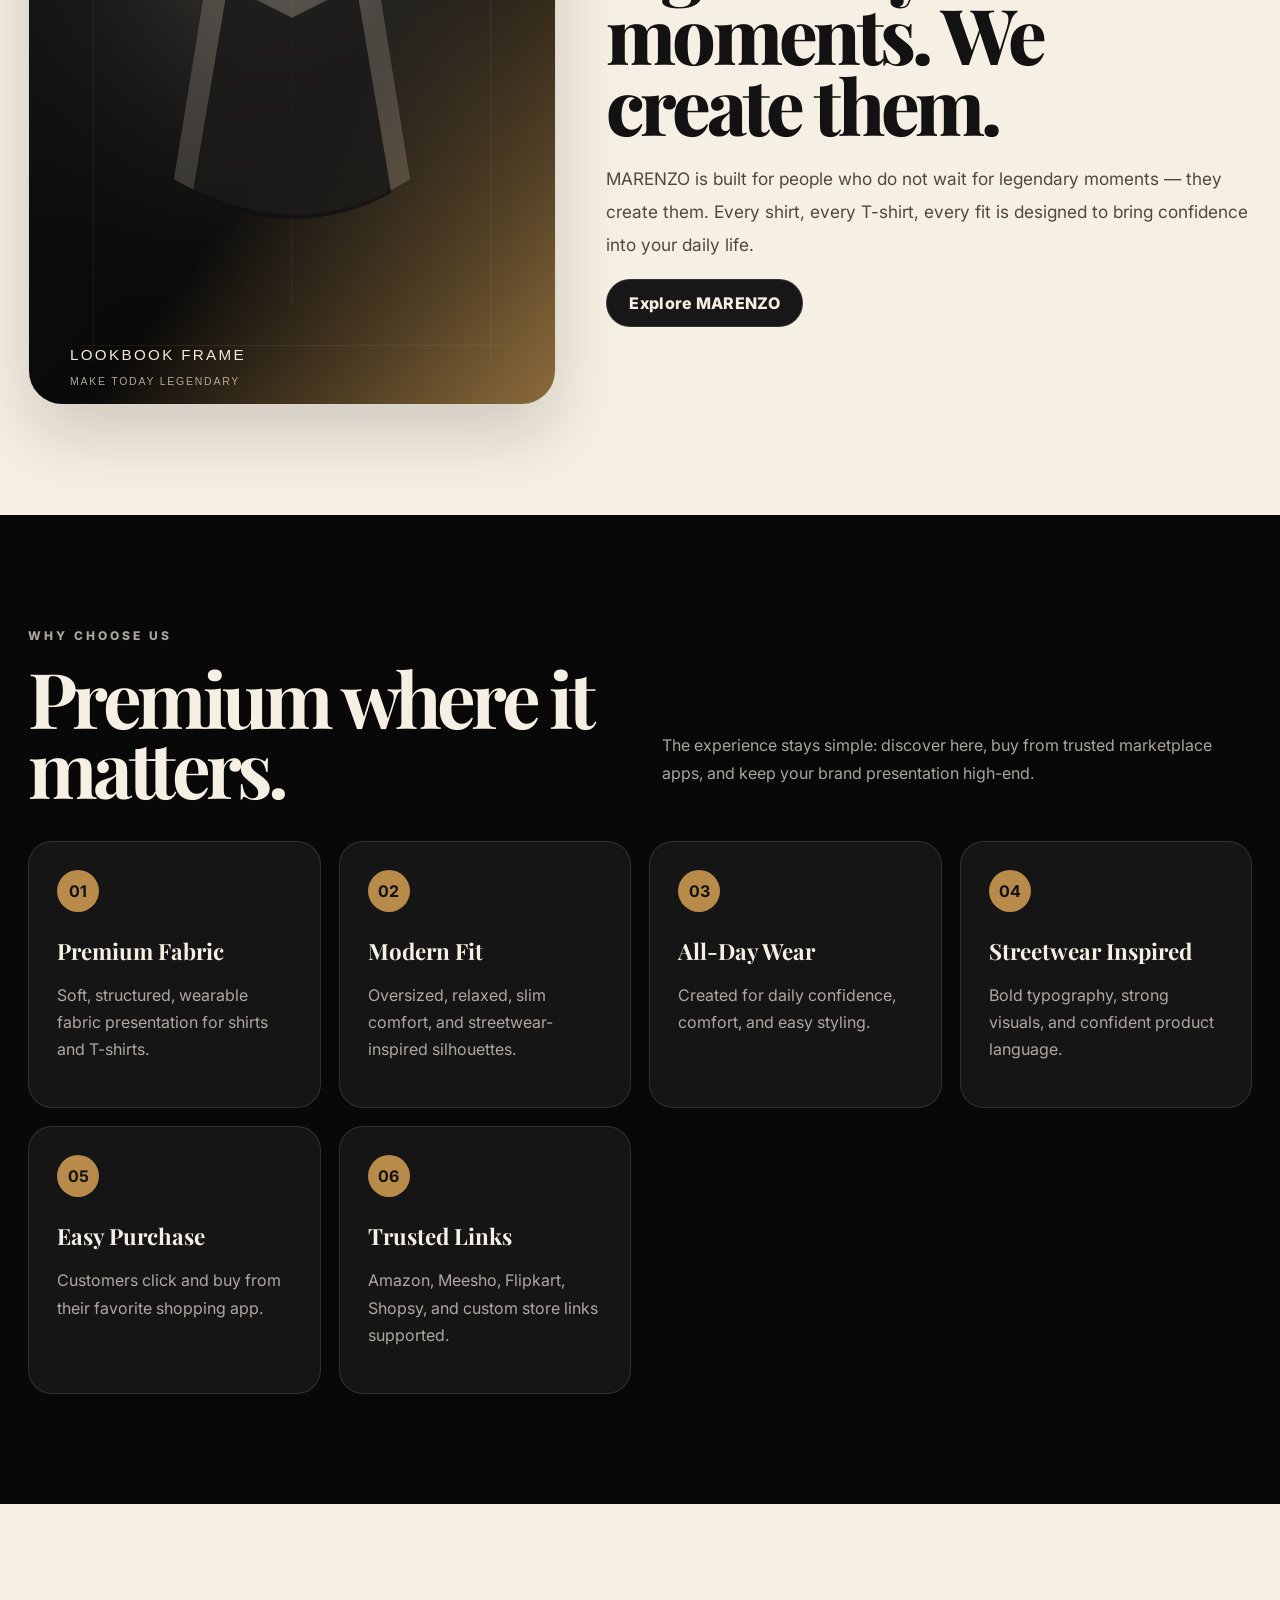
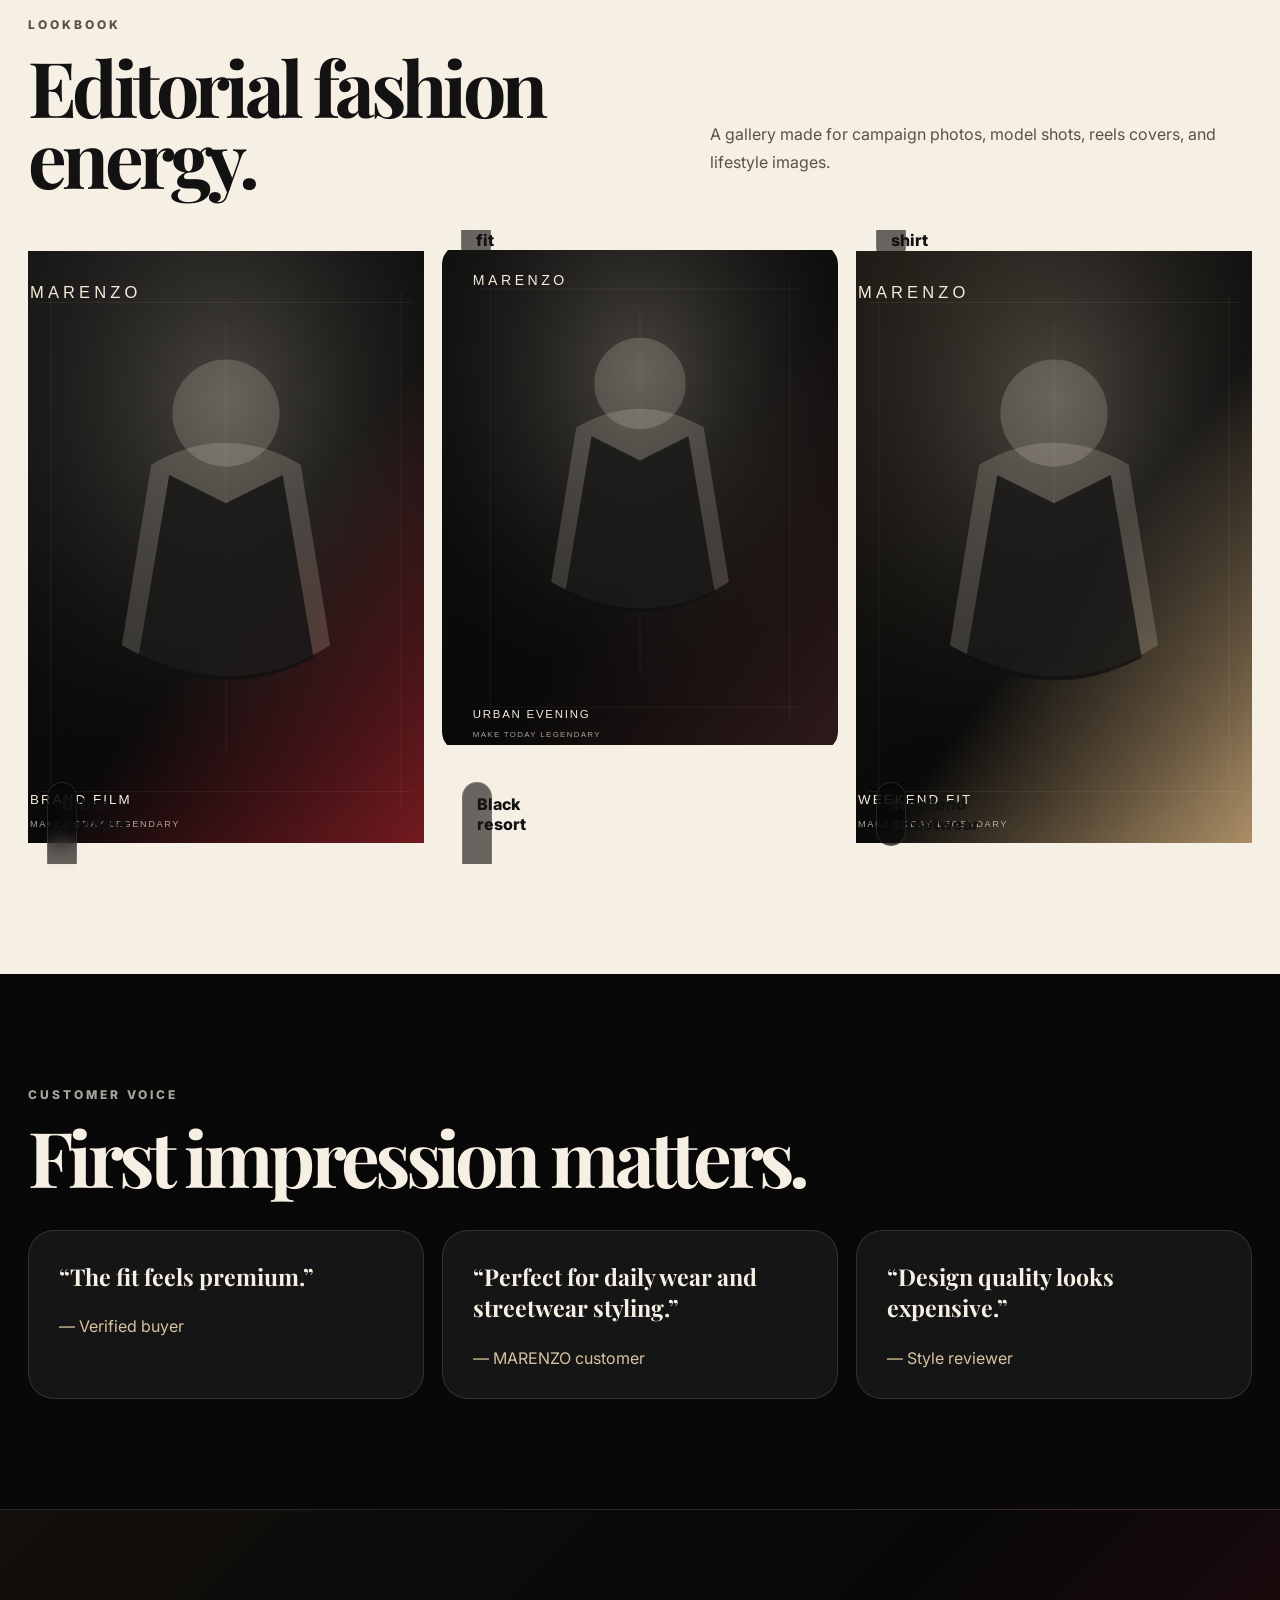
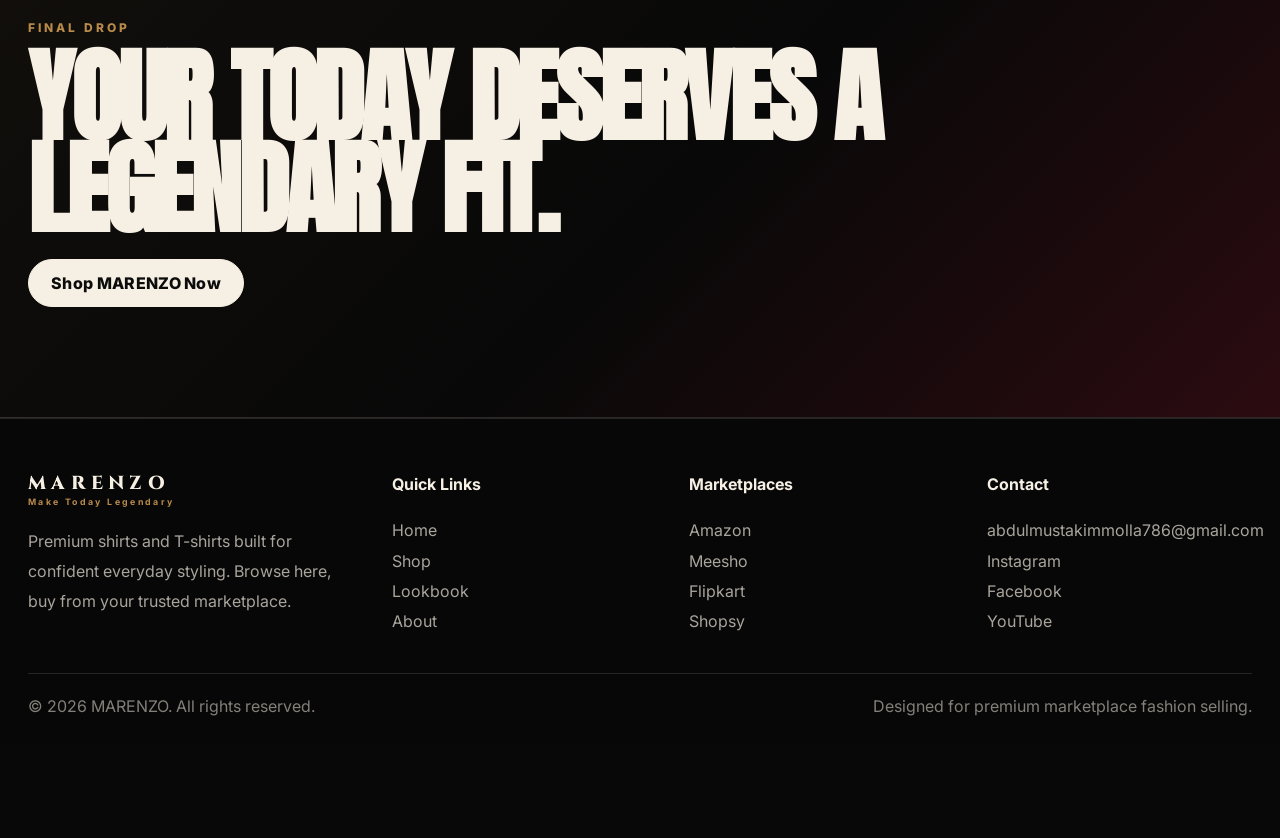
==== commit cb51f84f: "Update video sources and add new video articles" ====
--- a/index.html
+++ b/index.html
@@ -52,7 +52,7 @@
 <header class="hero" id="top">
   <div class="hero-video">
     <video autoplay muted loop playsinline poster="assets/images/poster-1.svg">
-      <source src="assets/videos/brand-film.mp4" type="video/mp4">
+      <source src="assets/videos/addd.mp4" type="video/mp4">
     </video>
   </div>
   <div class="container hero-grid">
@@ -108,10 +108,10 @@
       <p>Add your real MP4 clips inside assets/videos. The layout is already ready for autoplay muted loop videos with hover interaction.</p>
     </div>
     <div class="video-grid">
-      <article class="video-shell reveal"><video muted loop playsinline poster="assets/images/poster-2.svg"><source src="assets/videos/shirt-fit.mp4" type="video/mp4"></video><button class="play-chip">Hover Play</button><div class="video-caption"><h3>Shirt Fit</h3><p>Sharp shape, soft movement.</p></div></article>
-      <article class="video-shell reveal"><video muted loop playsinline poster="assets/images/poster-3.svg"><source src="assets/videos/tshirt-styling.mp4" type="video/mp4"></video><button class="play-chip">Hover Play</button><div class="video-caption"><h3>T-Shirt Styling</h3><p>Daily wear with premium attitude.</p></div></article>
-      <article class="video-shell reveal"><video muted loop playsinline poster="assets/images/poster-5.svg"><source src="assets/videos/oversized-streetwear.mp4" type="video/mp4"></video><button class="play-chip">Hover Play</button><div class="video-caption"><h3>Oversized Streetwear</h3><p>Relaxed, bold, memorable.</p></div></article>
-      <article class="video-shell reveal"><video muted loop playsinline poster="assets/images/poster-4.svg"><source src="assets/videos/fabric-closeup.mp4" type="video/mp4"></video><button class="play-chip">Hover Play</button><div class="video-caption"><h3>Fabric Close-up</h3><p>Texture that feels expensive.</p></div></article>
+      <article class="video-shell reveal"><video muted loop playsinline poster="https://i.pinimg.com/736x/a6/82/5e/a6825ee99bbdb17394914554ea0a586e.jpg"><source src="assets/videos/shirt-fit.mp4" type="video/mp4"></video><button class="play-chip">Hover Play</button><div class="video-caption"><h3>Shirt Fit</h3><p>Sharp shape, soft movement.</p></div></article>
+      <article class="video-shell reveal"><video muted loop playsinline poster="https://i.pinimg.com/736x/41/39/80/41398090a87d49232eac0fa23e3b4a33.jpg"><source src="assets/videos/tshirt-styling.mp4" type="video/mp4"></video><button class="play-chip">Hover Play</button><div class="video-caption"><h3>T-Shirt Styling</h3><p>Daily wear with premium attitude.</p></div></article>
+      <article class="video-shell reveal"><video muted loop playsinline poster="https://i.pinimg.com/736x/34/82/c9/3482c963d7e24ed2a82c785911644cdd.jpg"><source src="assets/videos/oversized-streetwear.mp4" type="video/mp4"></video><button class="play-chip">Hover Play</button><div class="video-caption"><h3>Oversized Streetwear</h3><p>Relaxed, bold, memorable.</p></div></article>
+      <article class="video-shell reveal"><video muted loop playsinline poster="https://i.pinimg.com/736x/ab/c2/ab/abc2ab89fe56caebf2a5d875bc6eb789.jpg"><source src="assets/videos/fabric-closeup.mp4" type="video/mp4"></video><button class="play-chip">Hover Play</button><div class="video-caption"><h3>Fabric Close-up</h3><p>Texture that feels expensive.</p></div></article>
     </div>
   </div>
 </section>
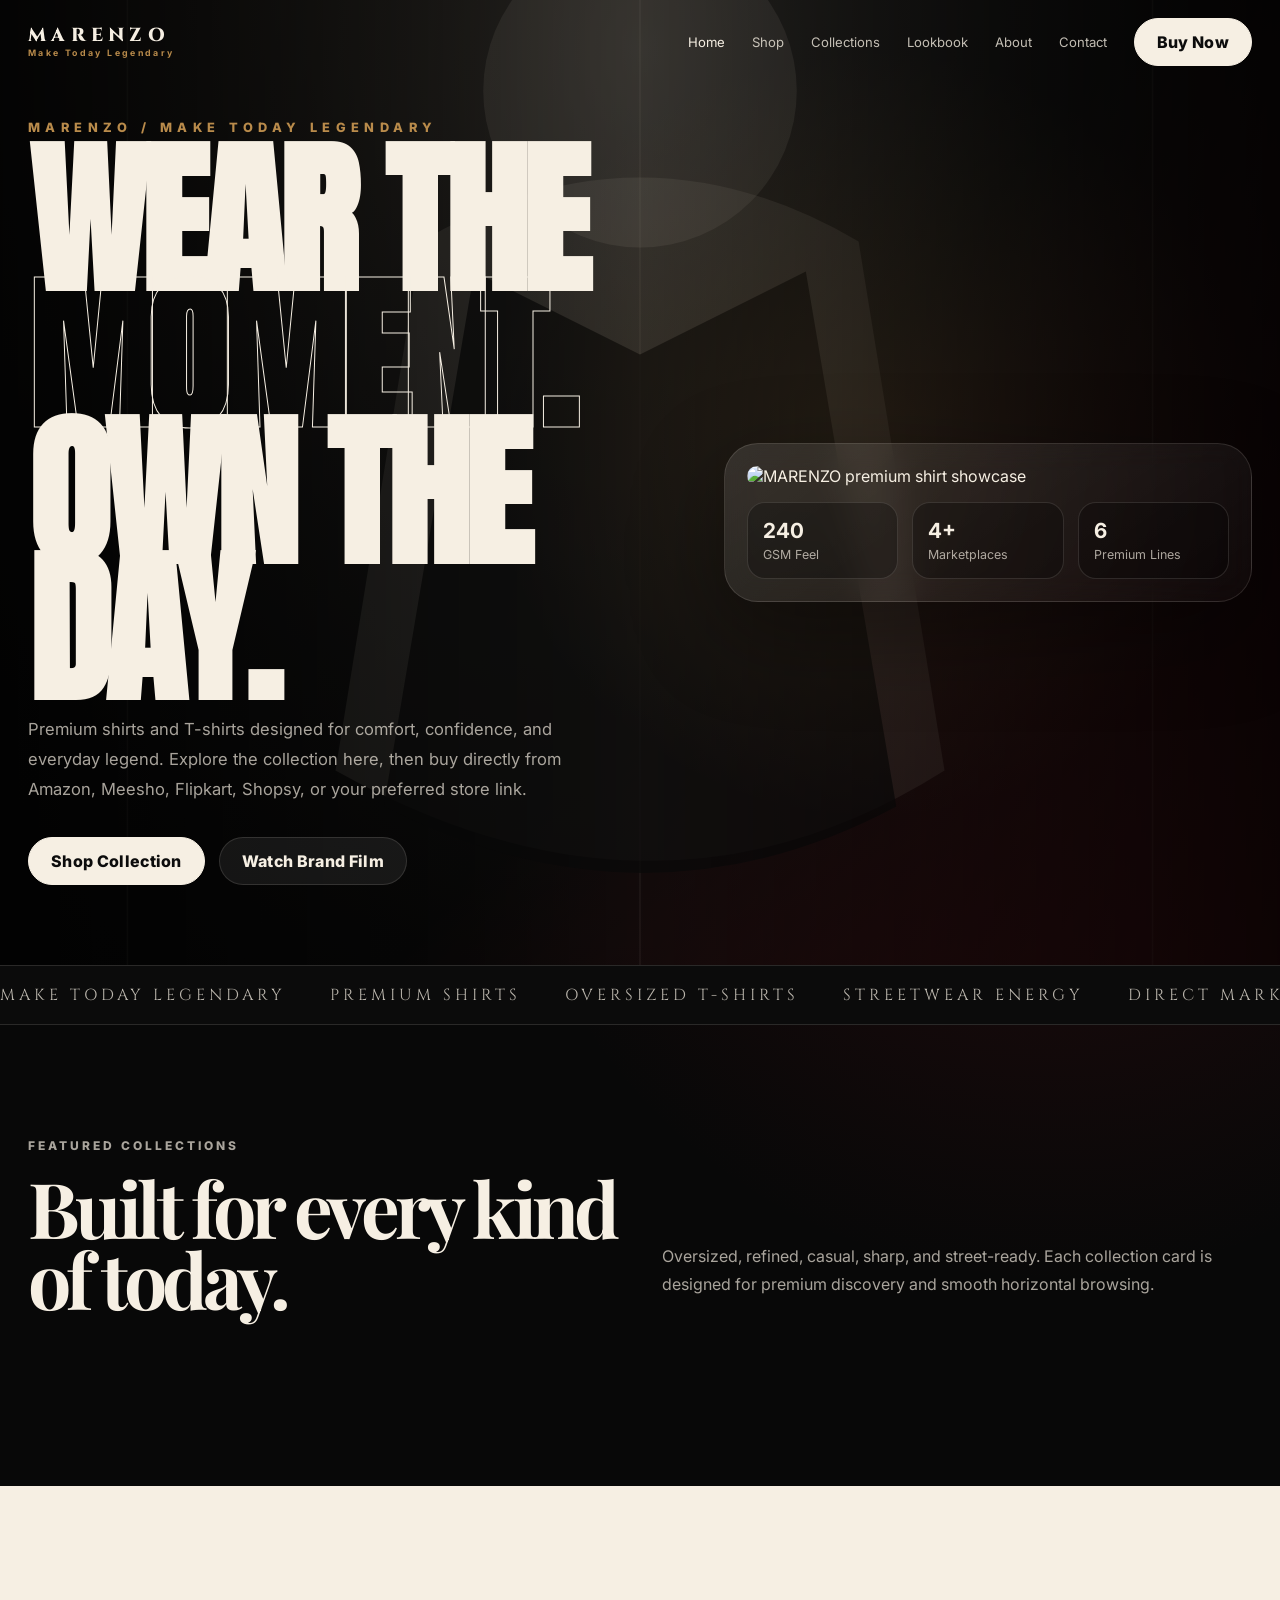
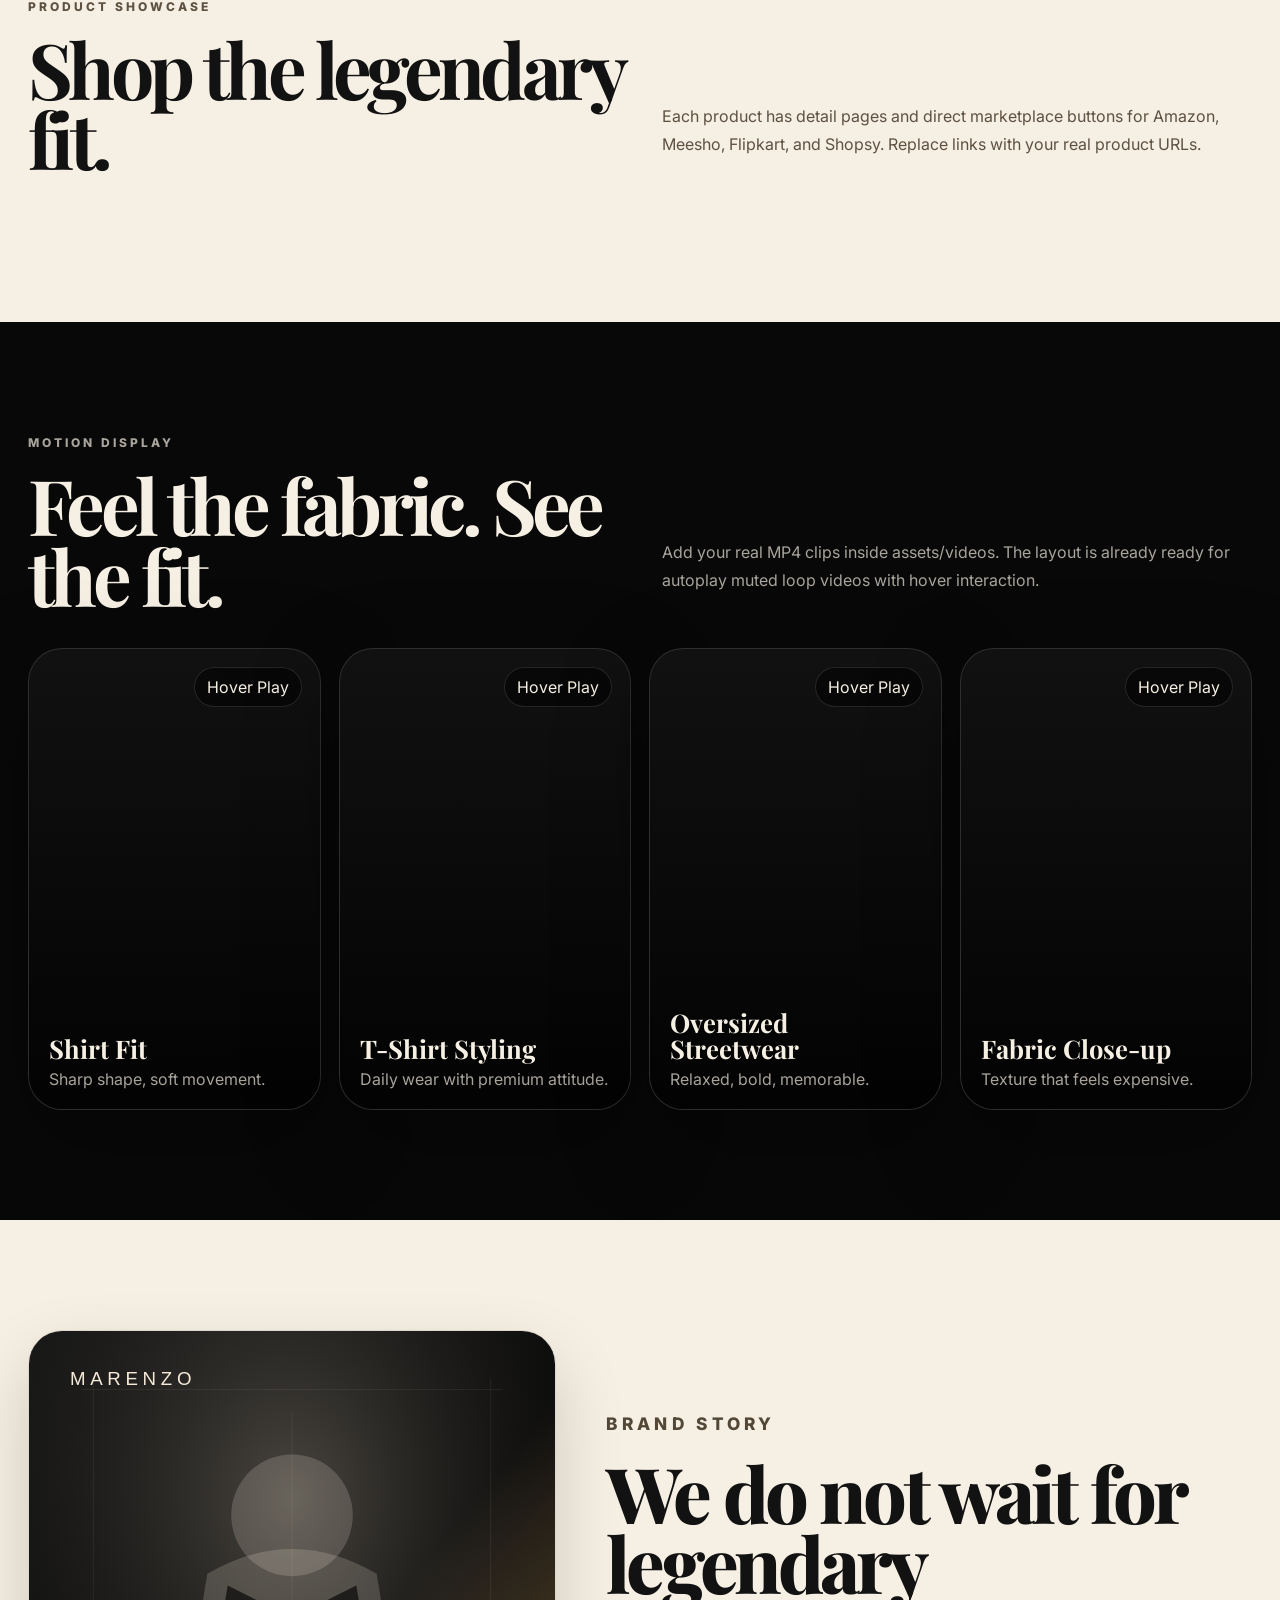
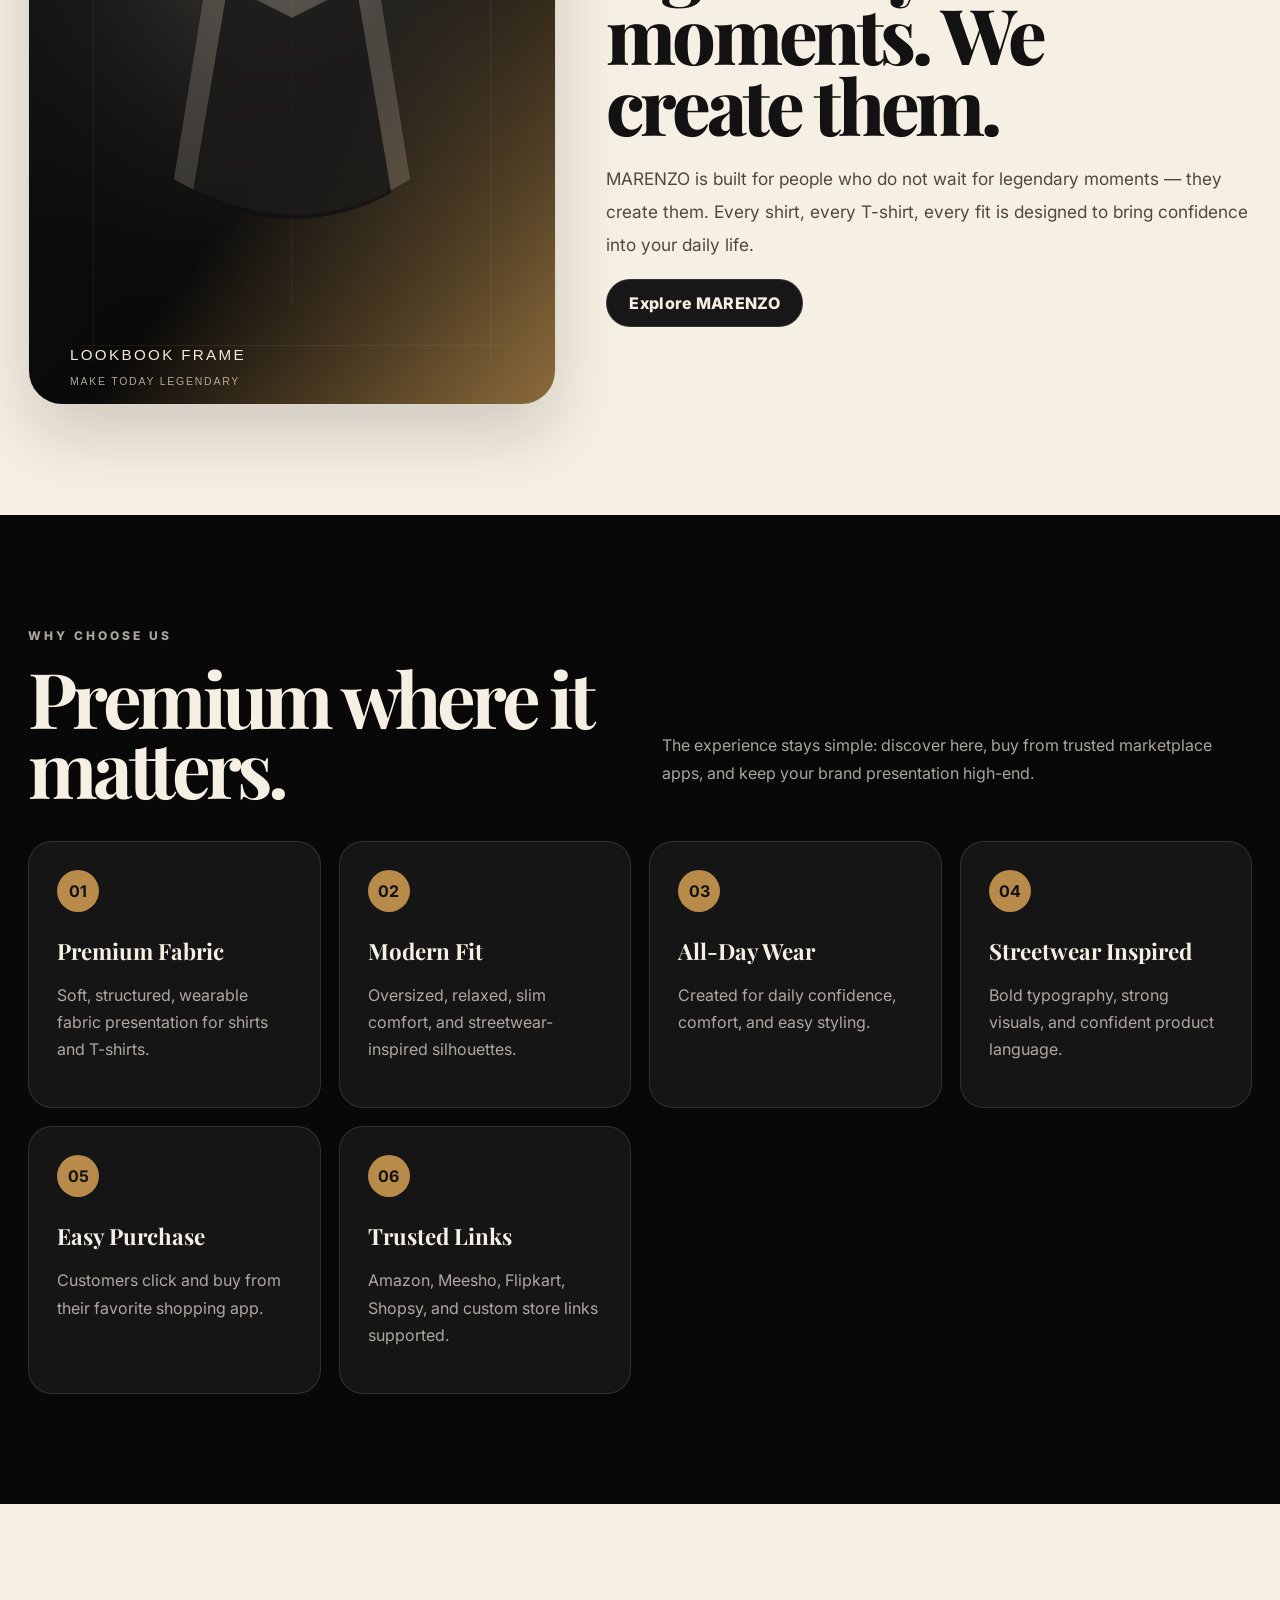
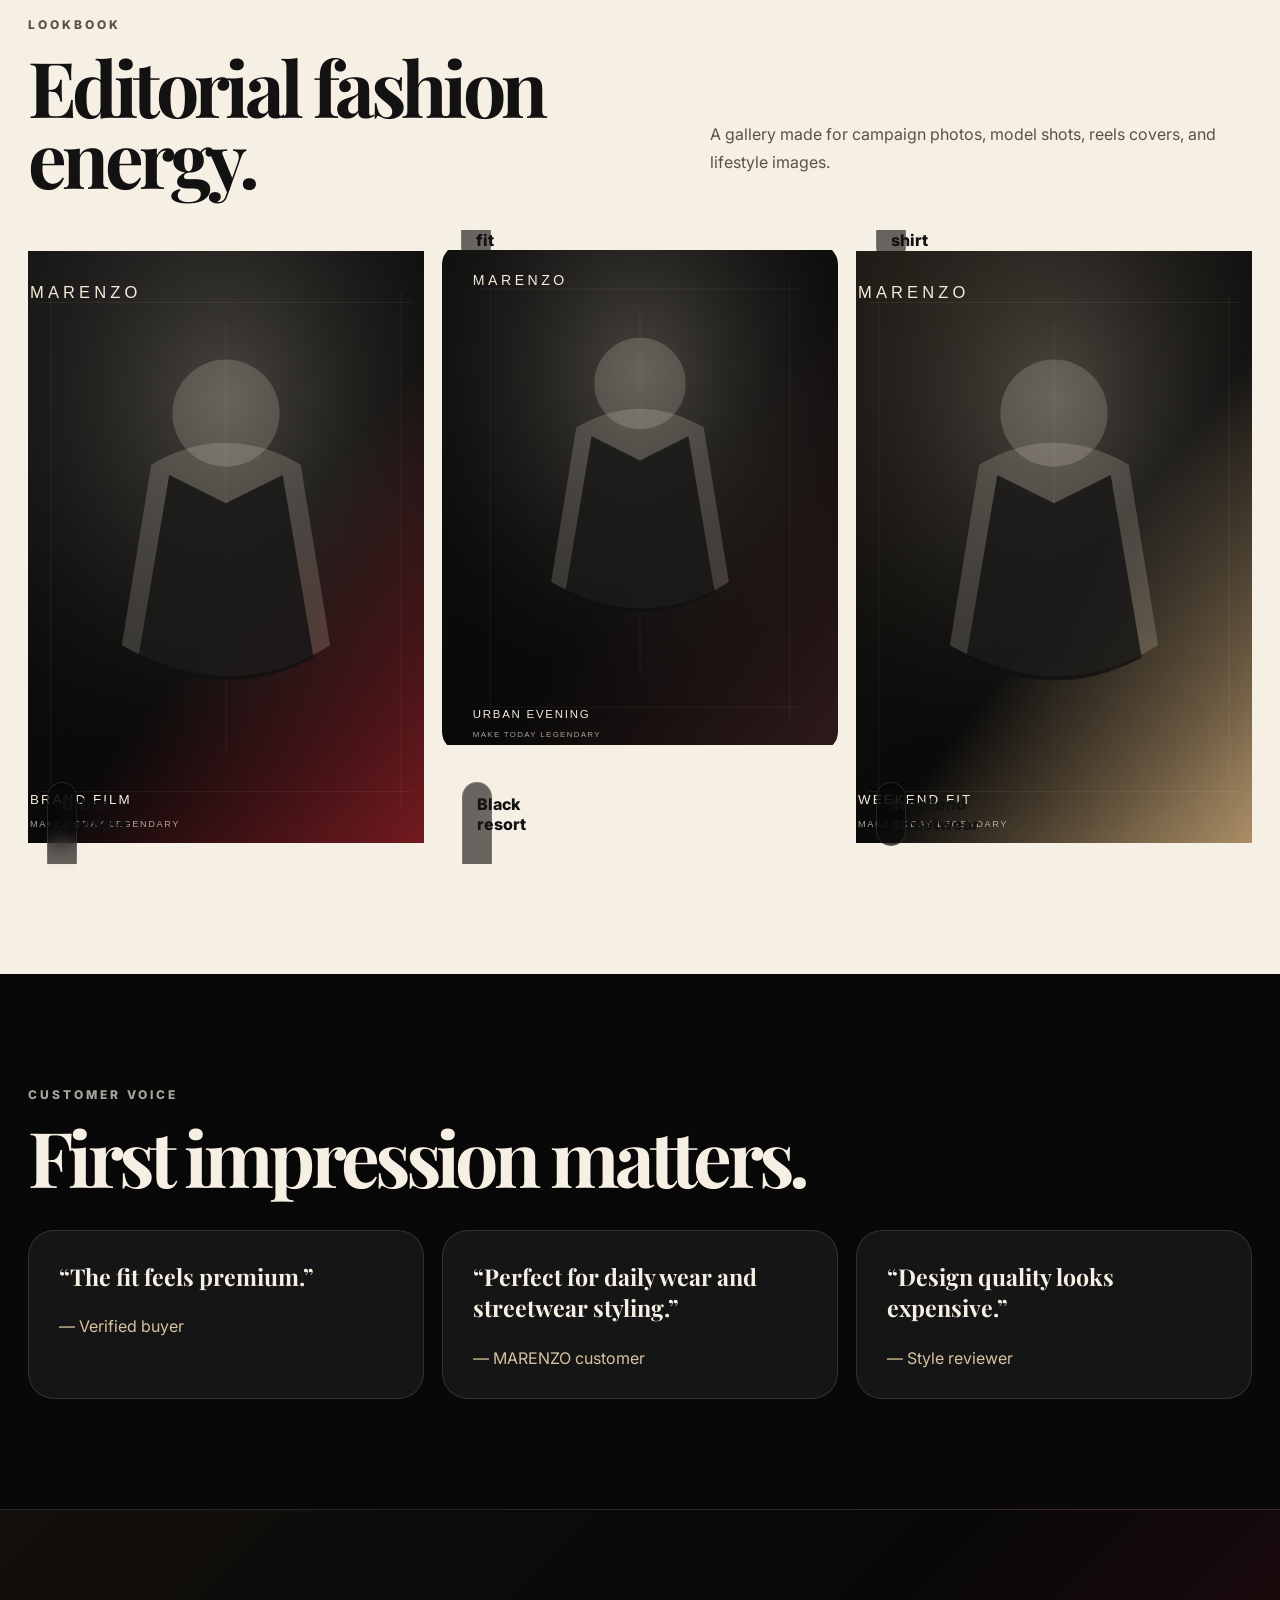
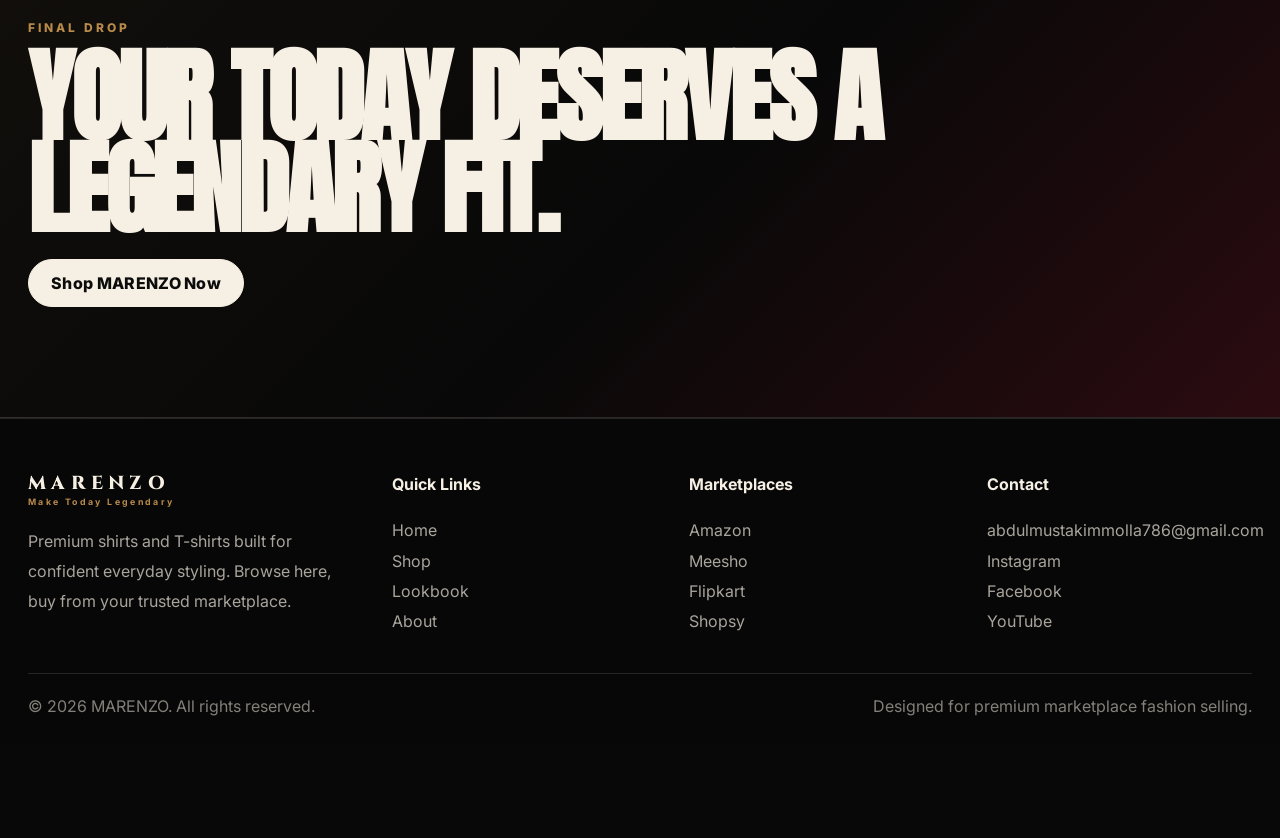
==== commit 8d7680f8: "Update index.html" ====
--- a/index.html
+++ b/index.html
@@ -51,8 +51,8 @@
 
 <header class="hero" id="top">
   <div class="hero-video">
-    <video autoplay muted loop playsinline poster="assets/images/poster-1.svg">
-      <source src="assets/videos/addd.mp4" type="video/mp4">
+    <video autoplay muted loop playsinline poster="https://i.pinimg.com/736x/5d/86/77/5d86779733722726acae52bc850eae4f.jpg">
+      <source src="assets/videos/addd.mp4" type="video/mp4" >
     </video>
   </div>
   <div class="container hero-grid">
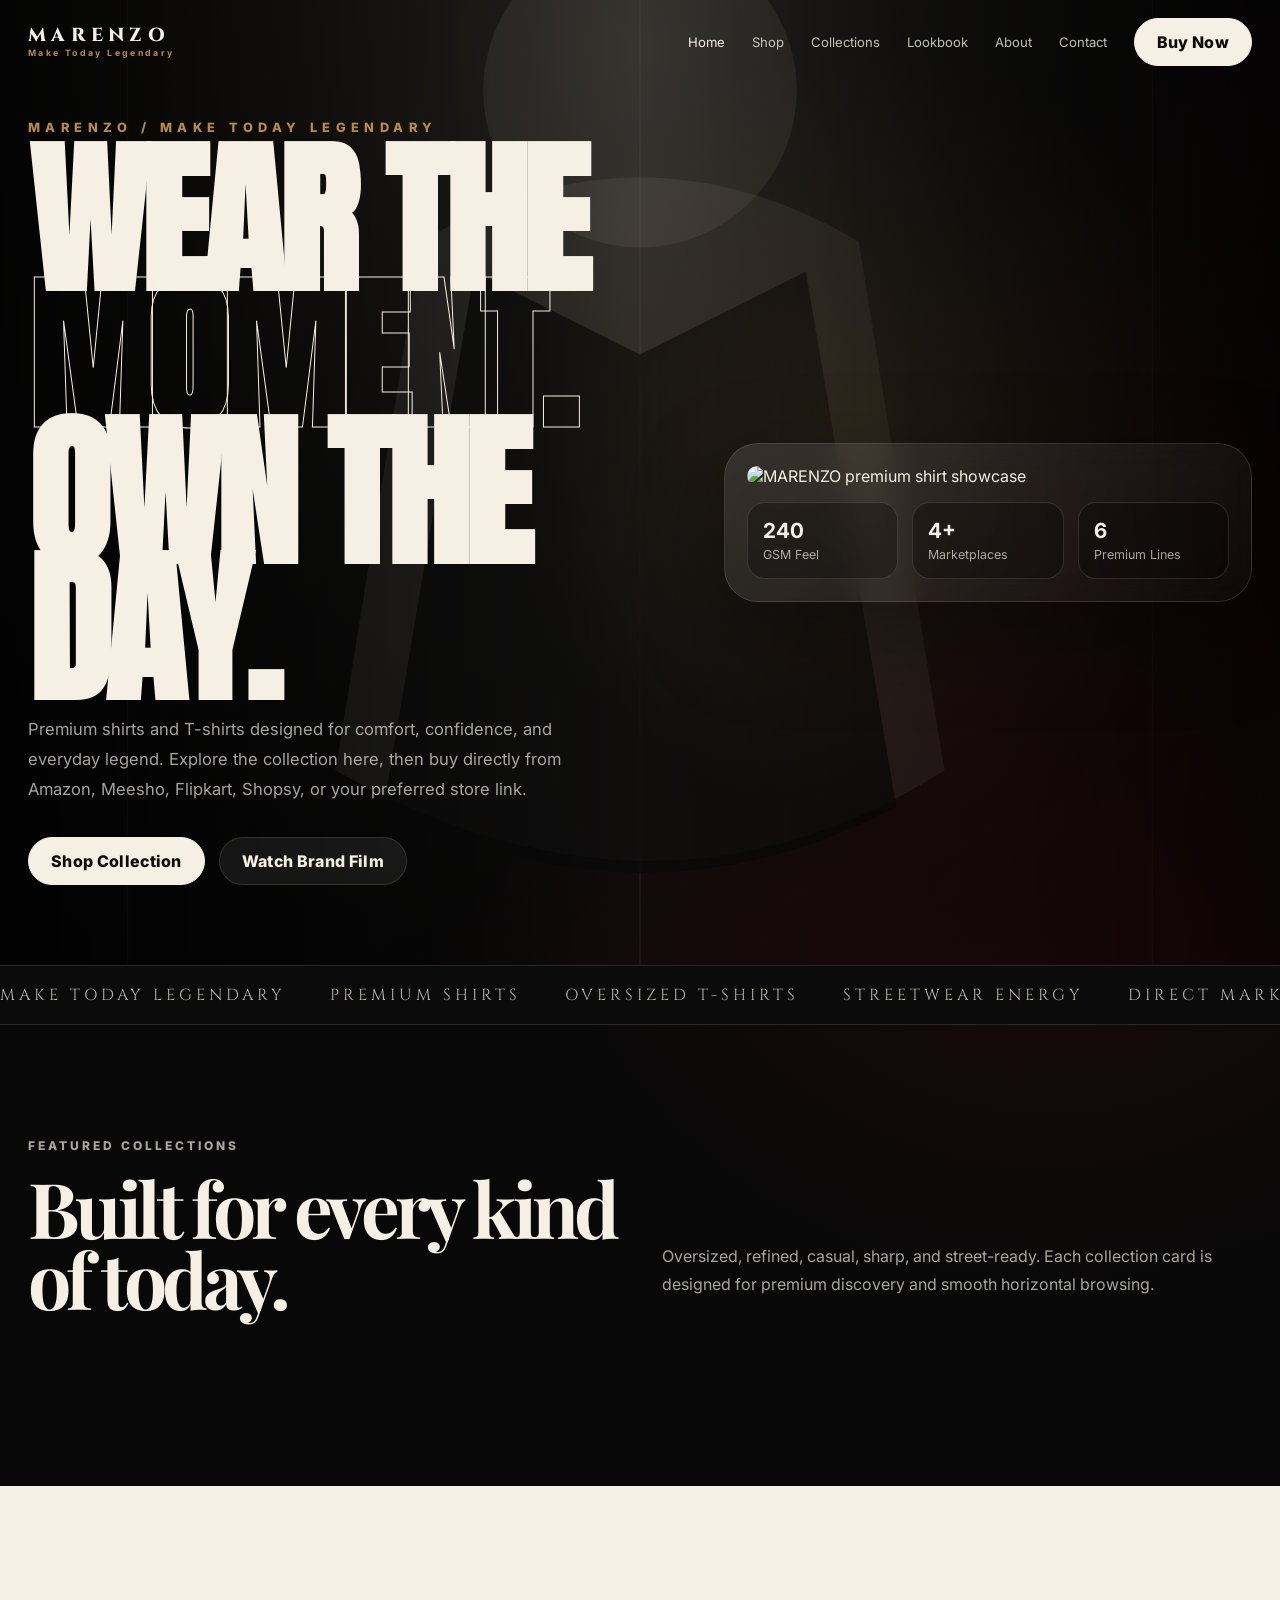
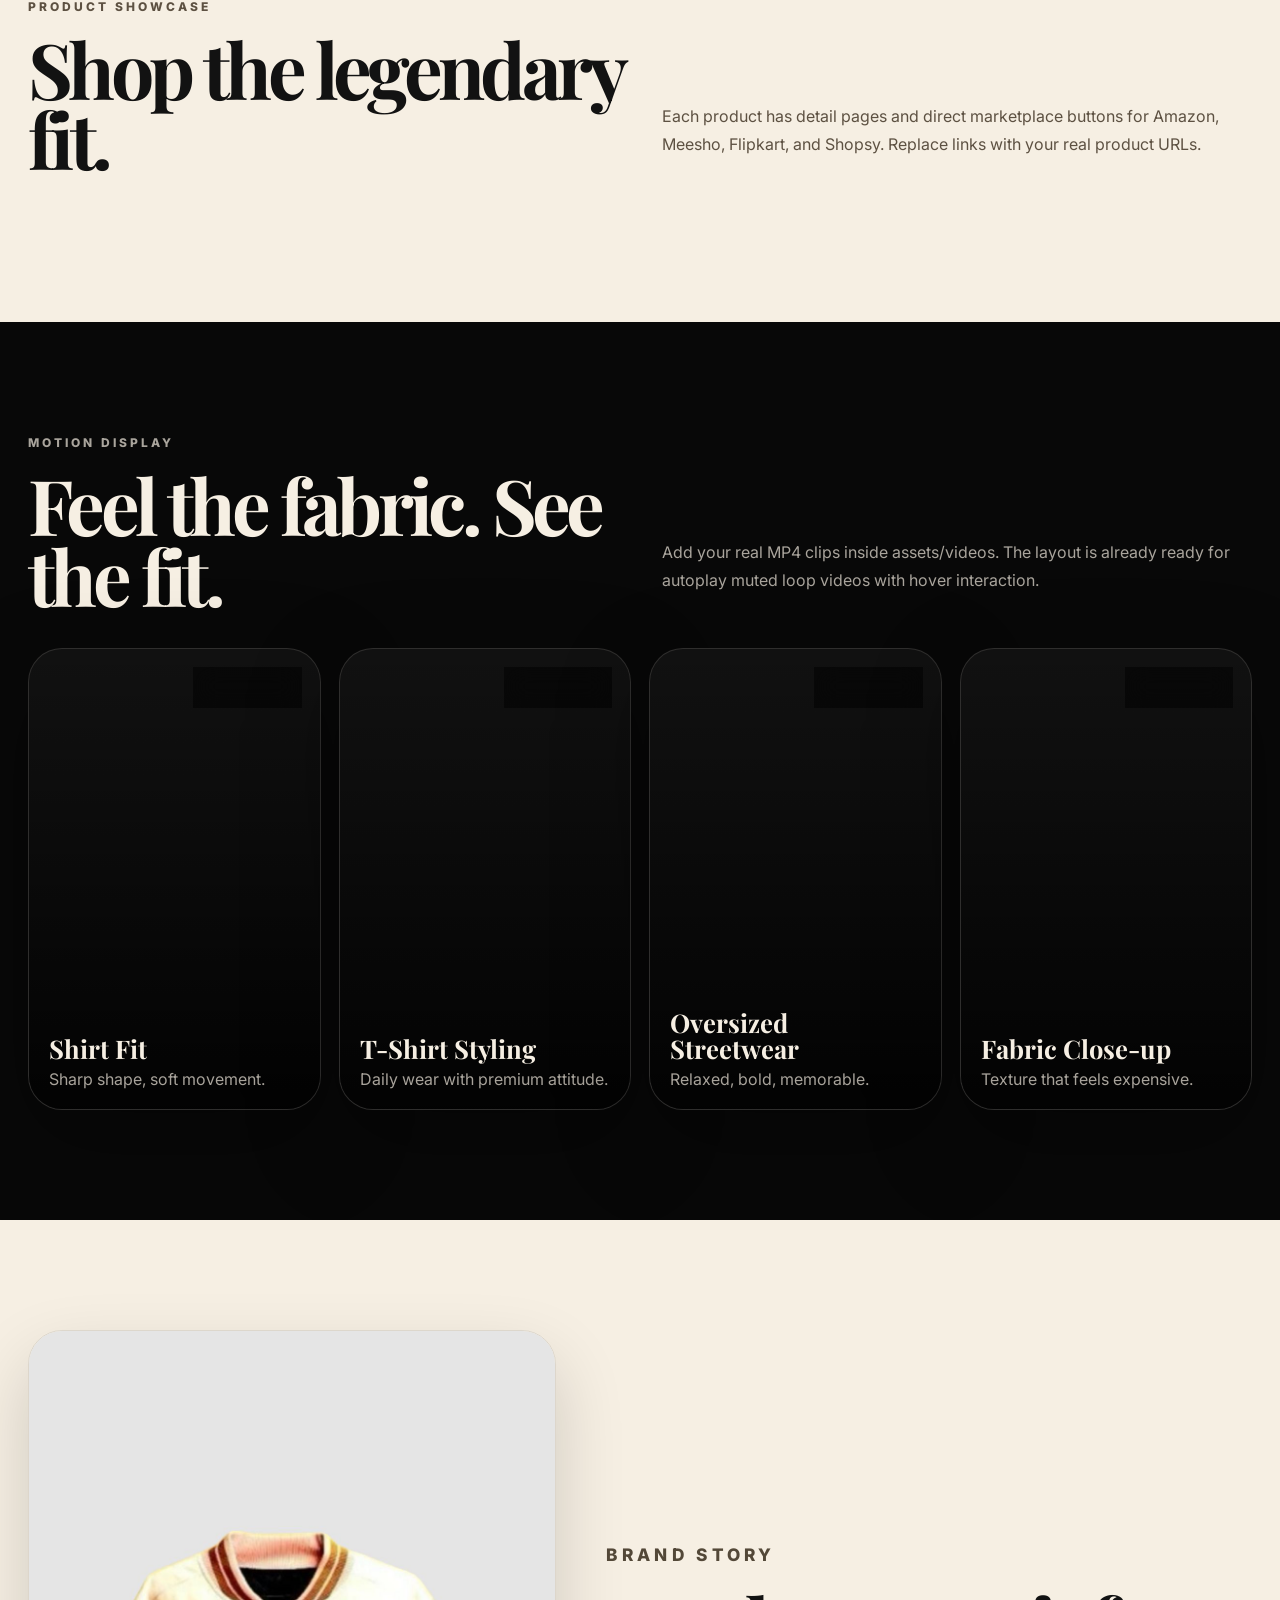
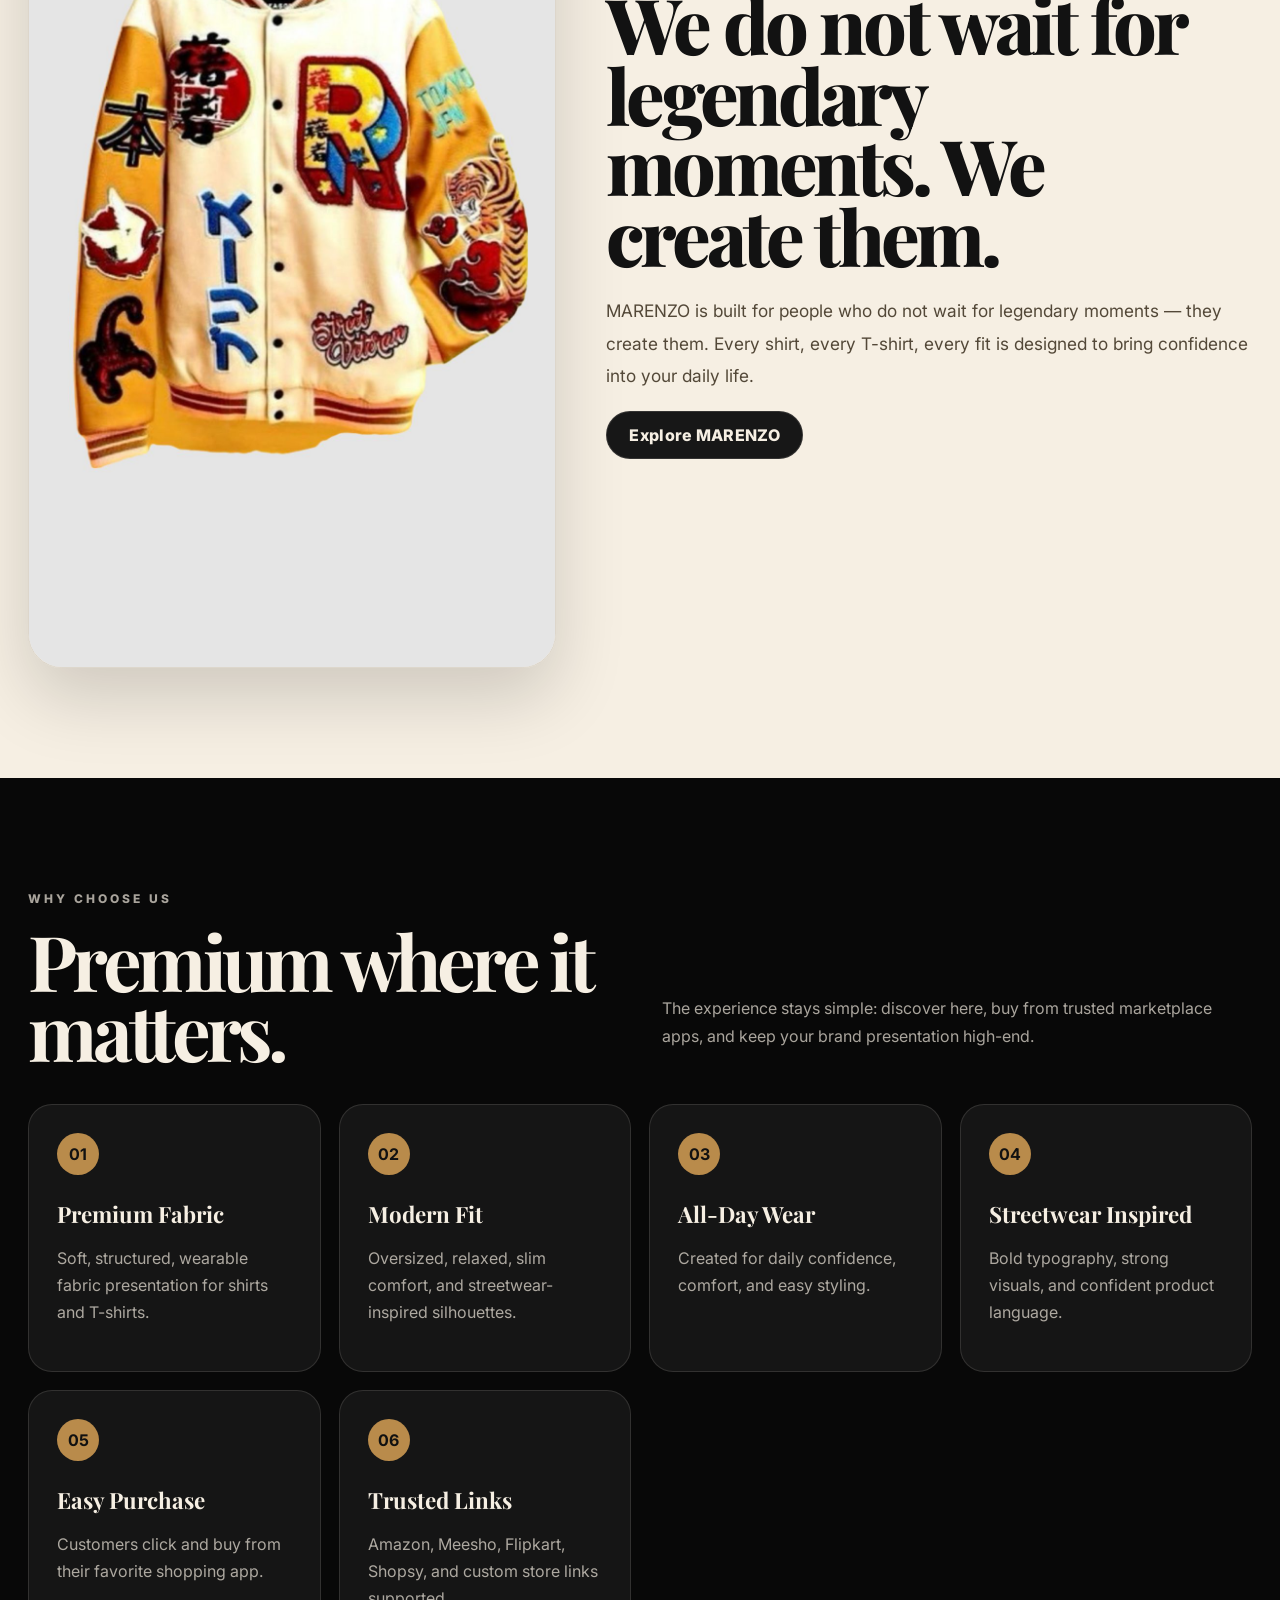
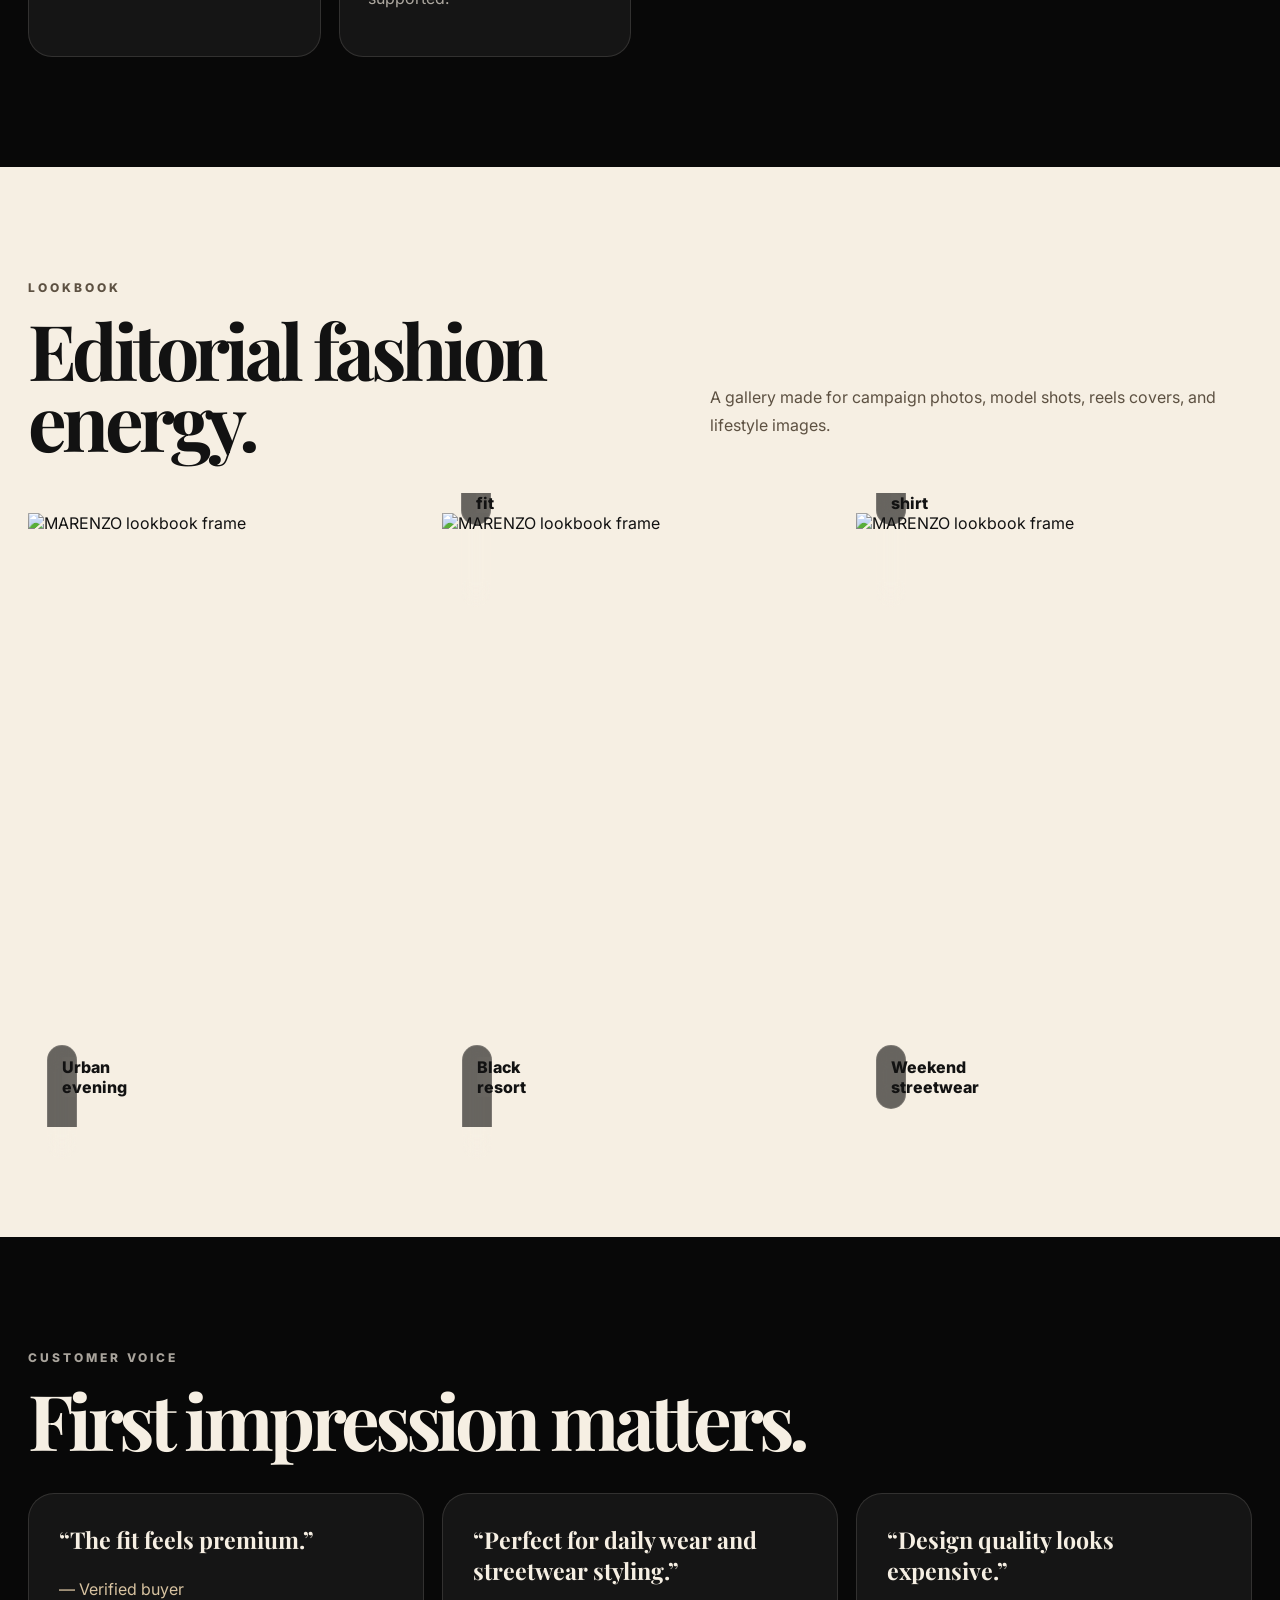
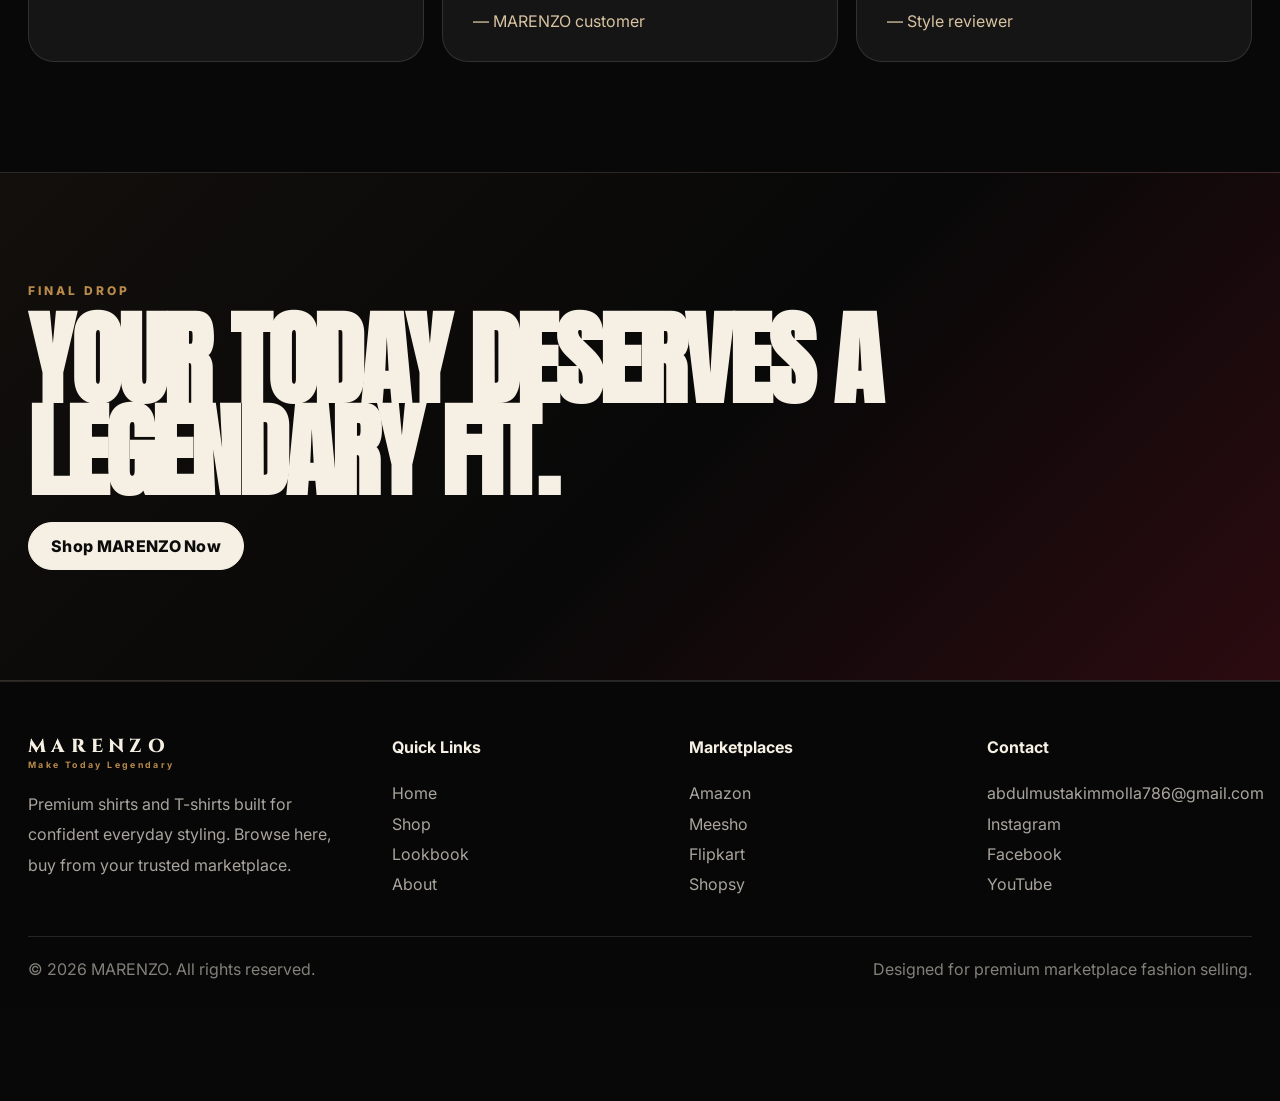
==== commit db8ea16b: "Update images and links in index.html" ====
--- a/index.html
+++ b/index.html
@@ -118,7 +118,7 @@
 
 <section class="section section-soft">
   <div class="container story-grid">
-    <div class="story-image reveal"><img src="assets/images/poster-6.svg" alt="MARENZO fashion brand story"></div>
+    <div class="story-image reveal"><img src="assets/images/graphicj.jpeg" alt="MARENZO fashion brand story"></div>
     <div class="story-copy reveal">
       <p class="eyebrow">Brand Story</p>
       <h2>We do not wait for legendary moments. We create them.</h2>
@@ -146,9 +146,9 @@
   <div class="container">
     <div class="section-head reveal"><div><p class="eyebrow">Lookbook</p><h2>Editorial fashion energy.</h2></div><p>A gallery made for campaign photos, model shots, reels covers, and lifestyle images.</p></div>
     <div class="lookbook-grid">
-      <a class="look-card reveal" href="lookbook.html"><img src="assets/images/poster-1.svg" alt="MARENZO lookbook frame"><span>Urban evening fit</span></a>
-      <a class="look-card reveal" href="lookbook.html"><img src="assets/images/poster-7.svg" alt="MARENZO lookbook frame"><span>Black resort shirt</span></a>
-      <a class="look-card reveal" href="lookbook.html"><img src="assets/images/poster-8.svg" alt="MARENZO lookbook frame"><span>Weekend streetwear</span></a>
+      <a class="look-card reveal" href="lookbook.html"><img src="assets/images/3j.jpeg" alt="MARENZO lookbook frame"><span>Urban evening fit</span></a>
+      <a class="look-card reveal" href="lookbook.html"><img src="assets/images/2j.jpeg" alt="MARENZO lookbook frame"><span>Black resort shirt</span></a>
+      <a class="look-card reveal" href="lookbook.html"><img src="assets/images/1j.jpeg" alt="MARENZO lookbook frame"><span>Weekend streetwear</span></a>
     </div>
   </div>
 </section>
@@ -194,7 +194,7 @@
       <div>
         <h4>Contact</h4>
         <a href="mailto:abdulmustakimmolla786@gmail.com">abdulmustakimmolla786@gmail.com</a>
-        <a href="#">Instagram</a><a href="#">Facebook</a><a href="#">YouTube</a>
+        <a href="https://www.instagram.com/marenzo.in?igsh=MW81ZmhwbHdkcXFpZA==">Instagram</a><a href="#">Facebook</a><a href="https://www.youtube.com/@marenzomaketodaylegendary">YouTube</a>
       </div>
     </div>
     <div class="footer-bottom">
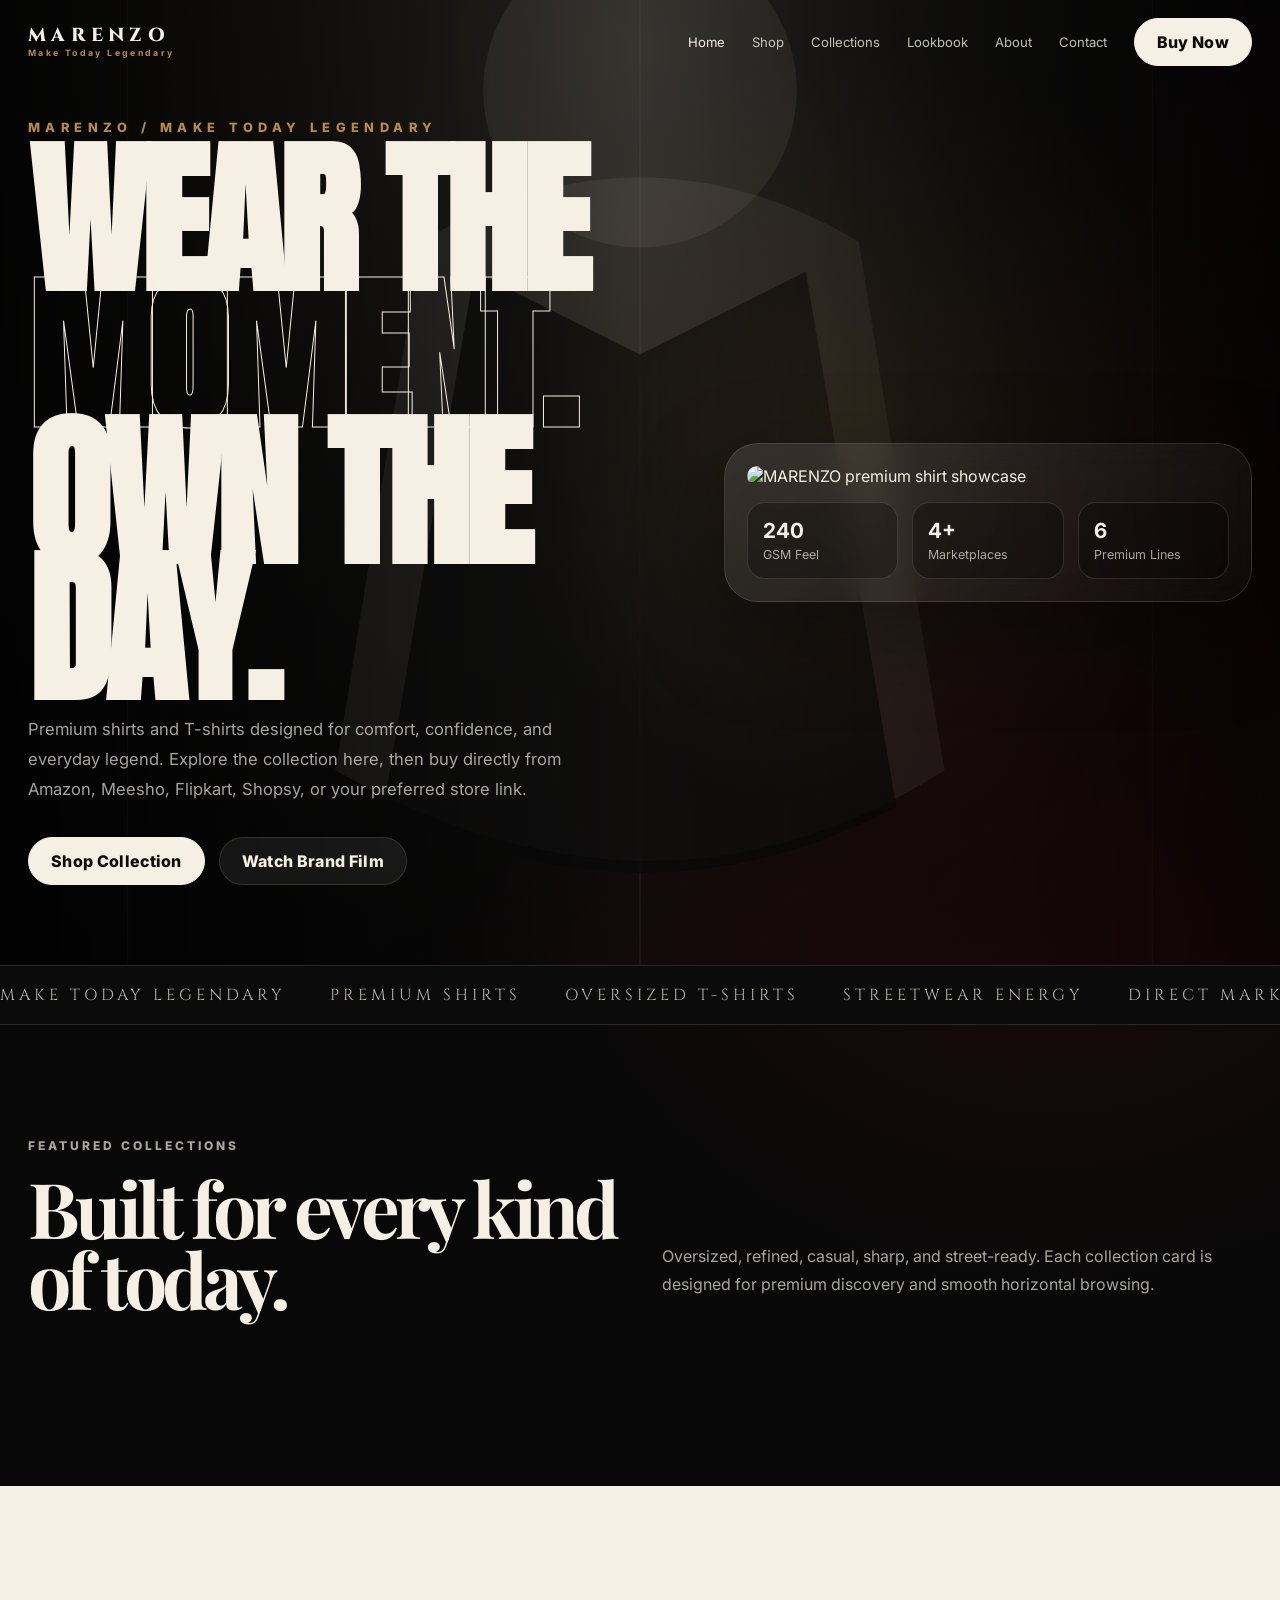
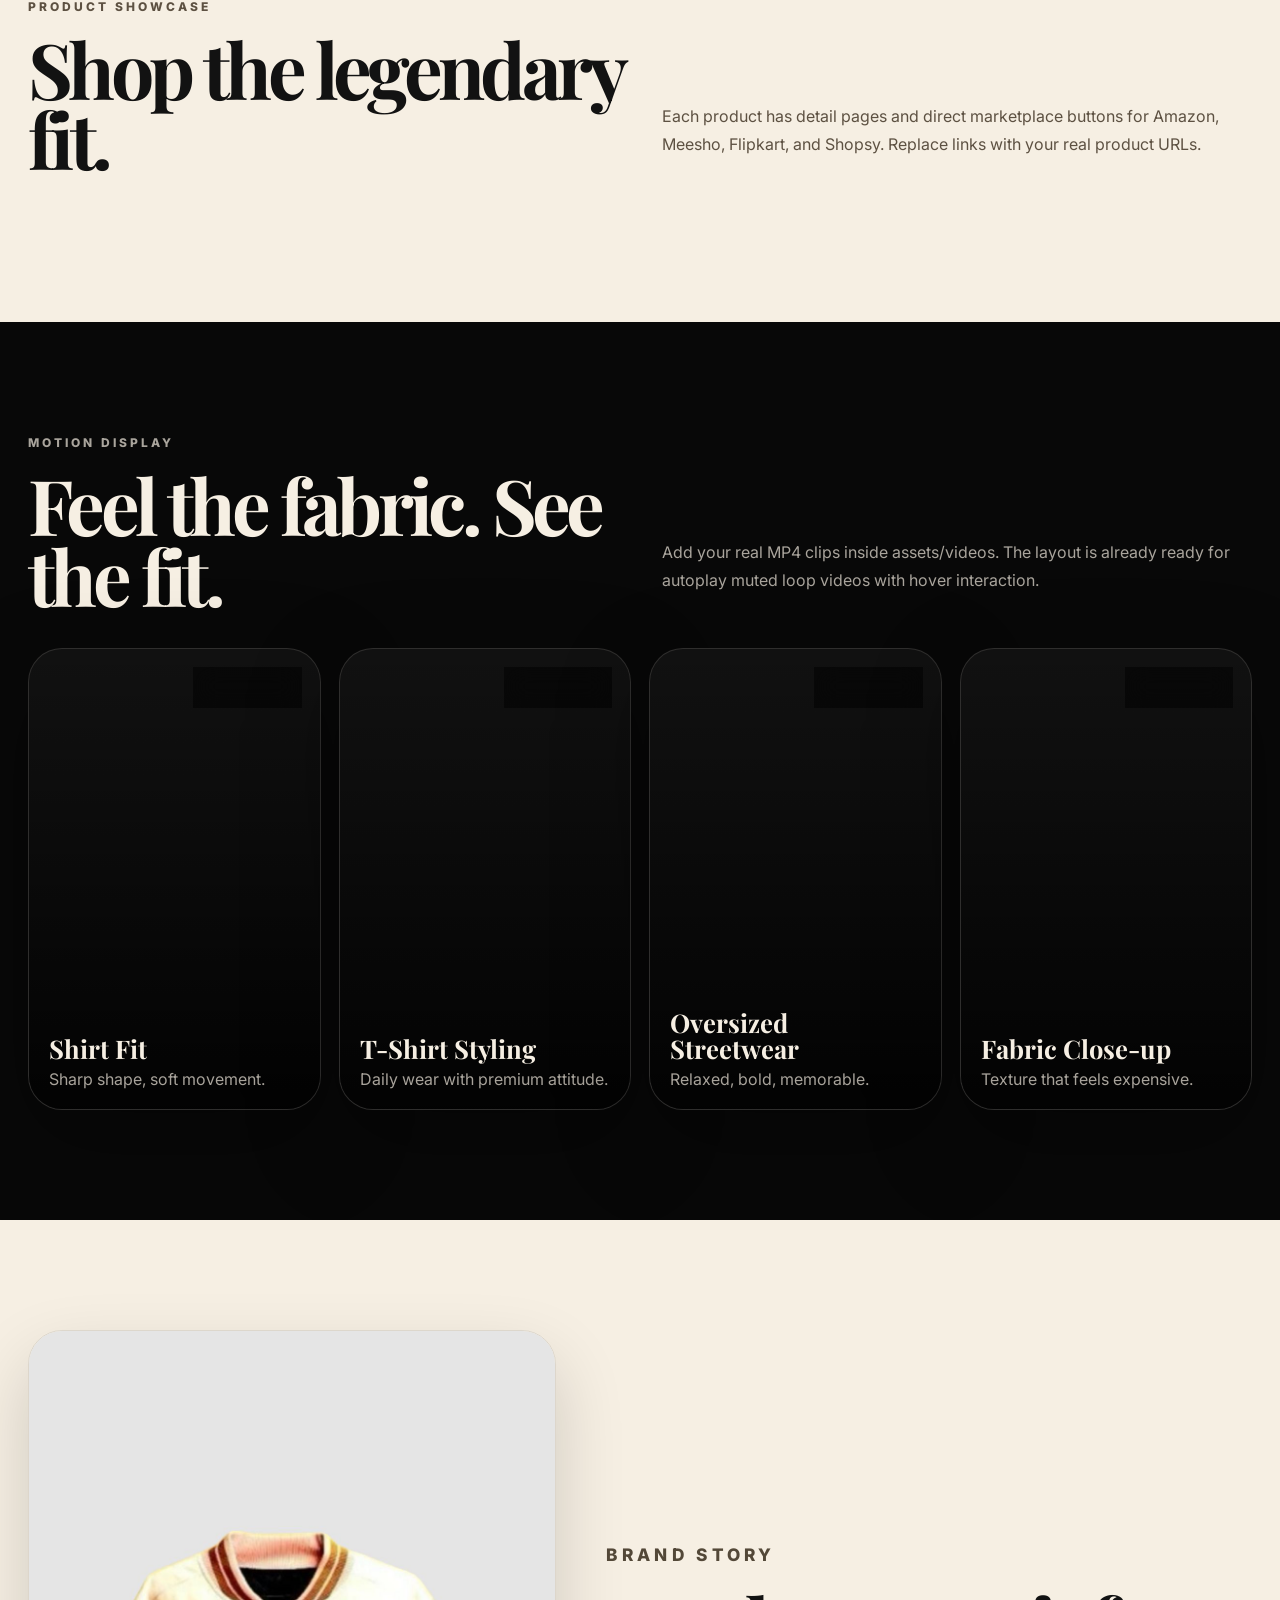
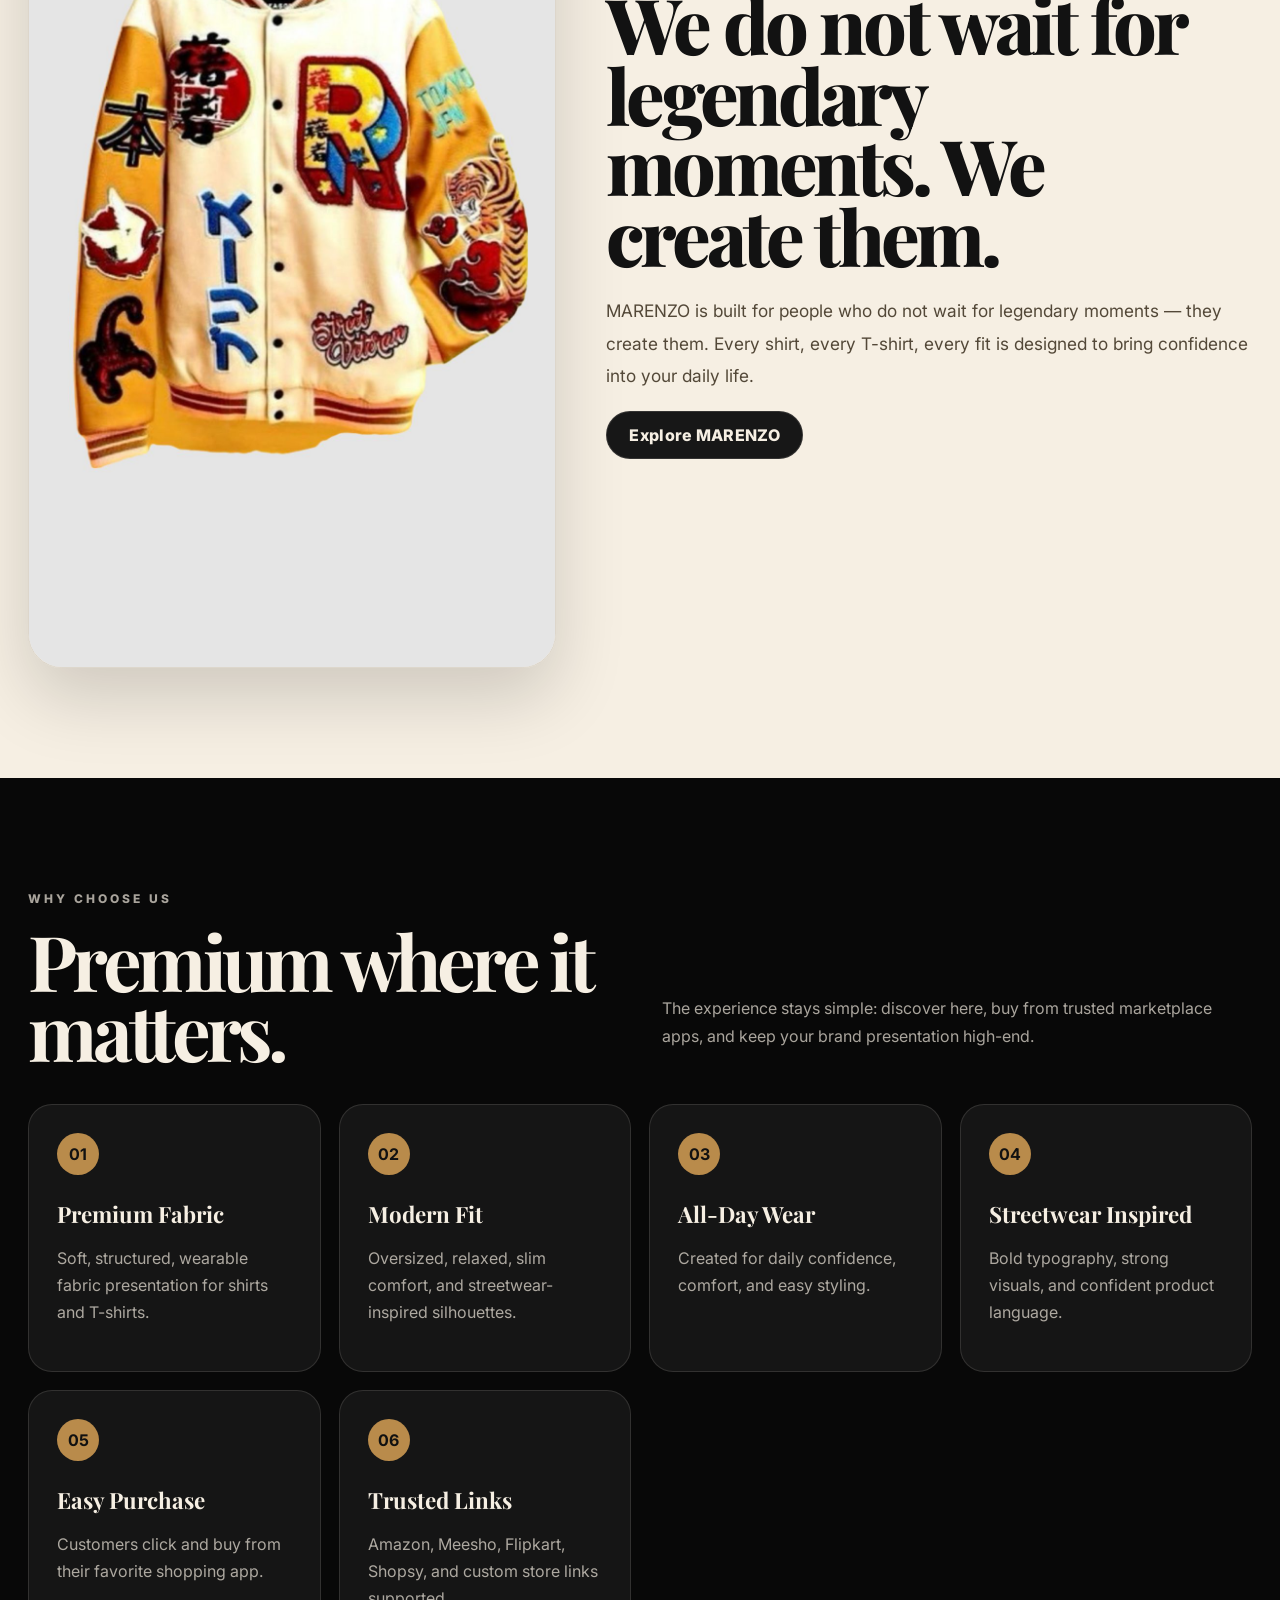
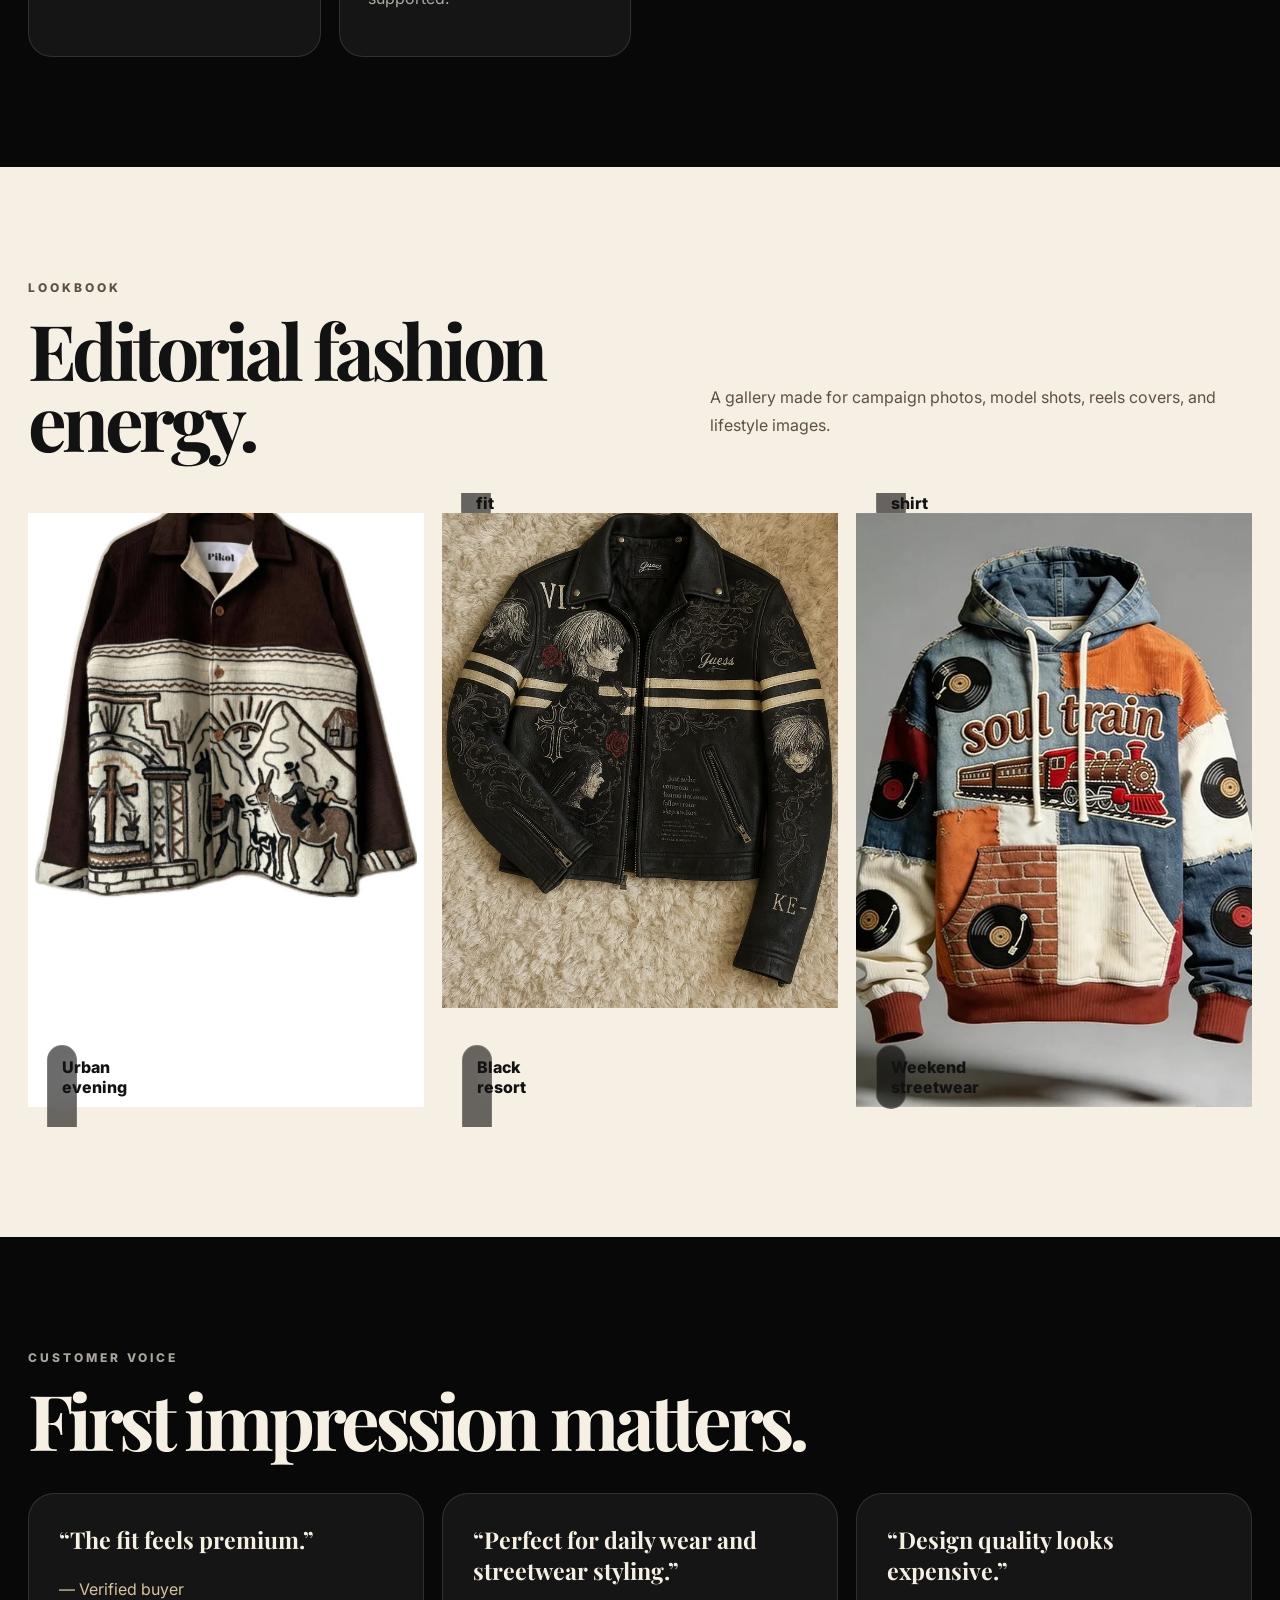
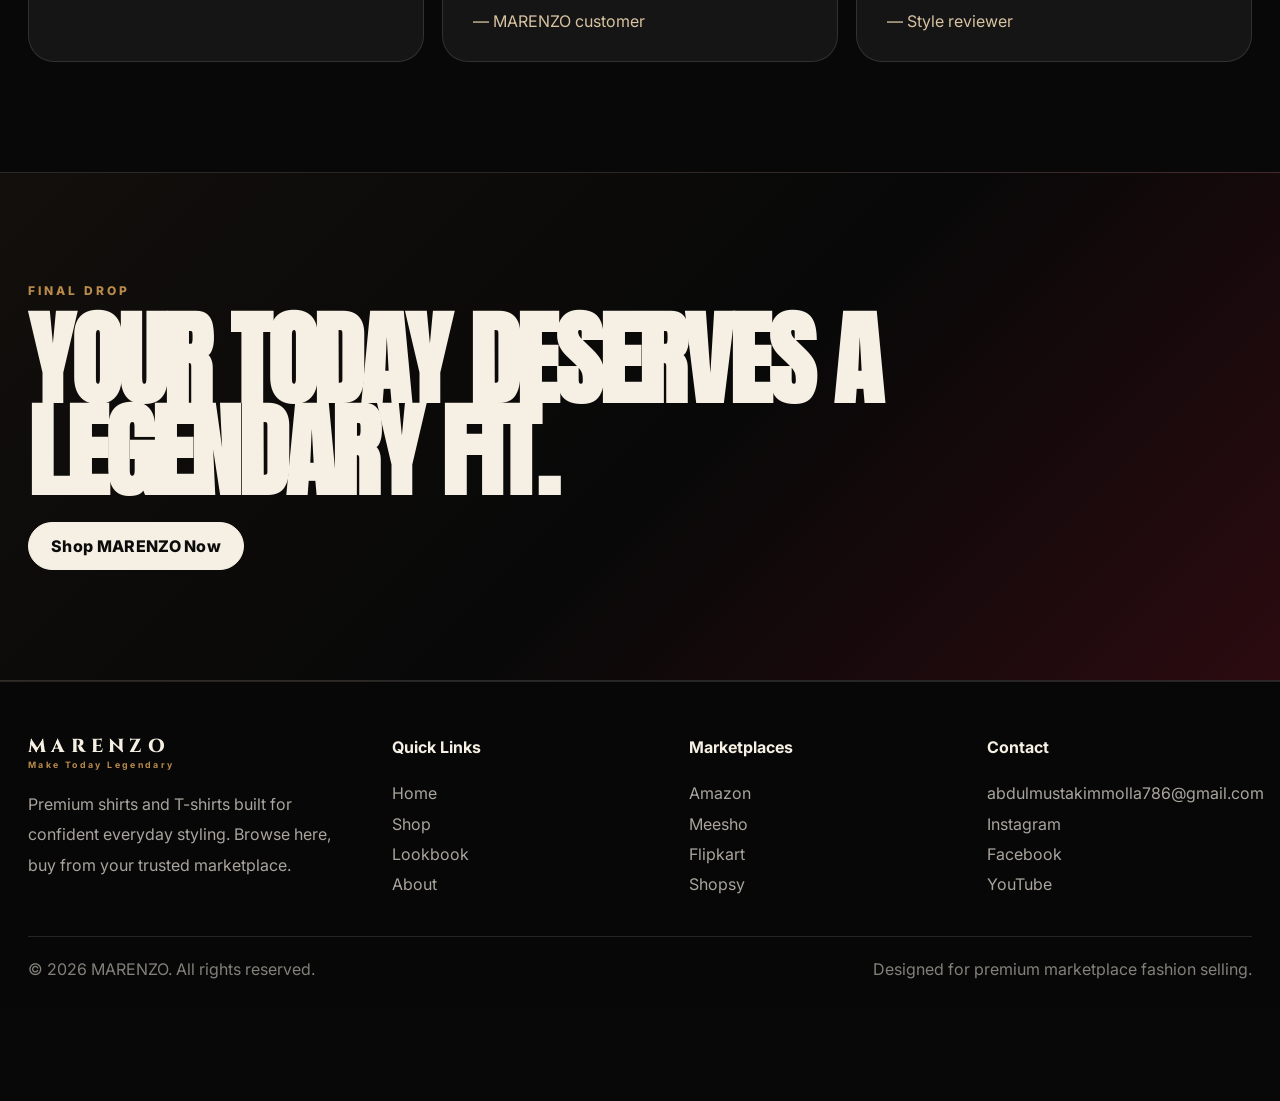
==== commit 1db2773f: "Update Facebook link in contact section" ====
--- a/index.html
+++ b/index.html
@@ -194,7 +194,7 @@
       <div>
         <h4>Contact</h4>
         <a href="mailto:abdulmustakimmolla786@gmail.com">abdulmustakimmolla786@gmail.com</a>
-        <a href="https://www.instagram.com/marenzo.in?igsh=MW81ZmhwbHdkcXFpZA==">Instagram</a><a href="#">Facebook</a><a href="https://www.youtube.com/@marenzomaketodaylegendary">YouTube</a>
+        <a href="https://www.instagram.com/marenzo.in?igsh=MW81ZmhwbHdkcXFpZA==">Instagram</a><a href="https://www.facebook.com/share/19F5SS92qN/">Facebook</a><a href="https://www.youtube.com/@marenzomaketodaylegendary">YouTube</a>
       </div>
     </div>
     <div class="footer-bottom">
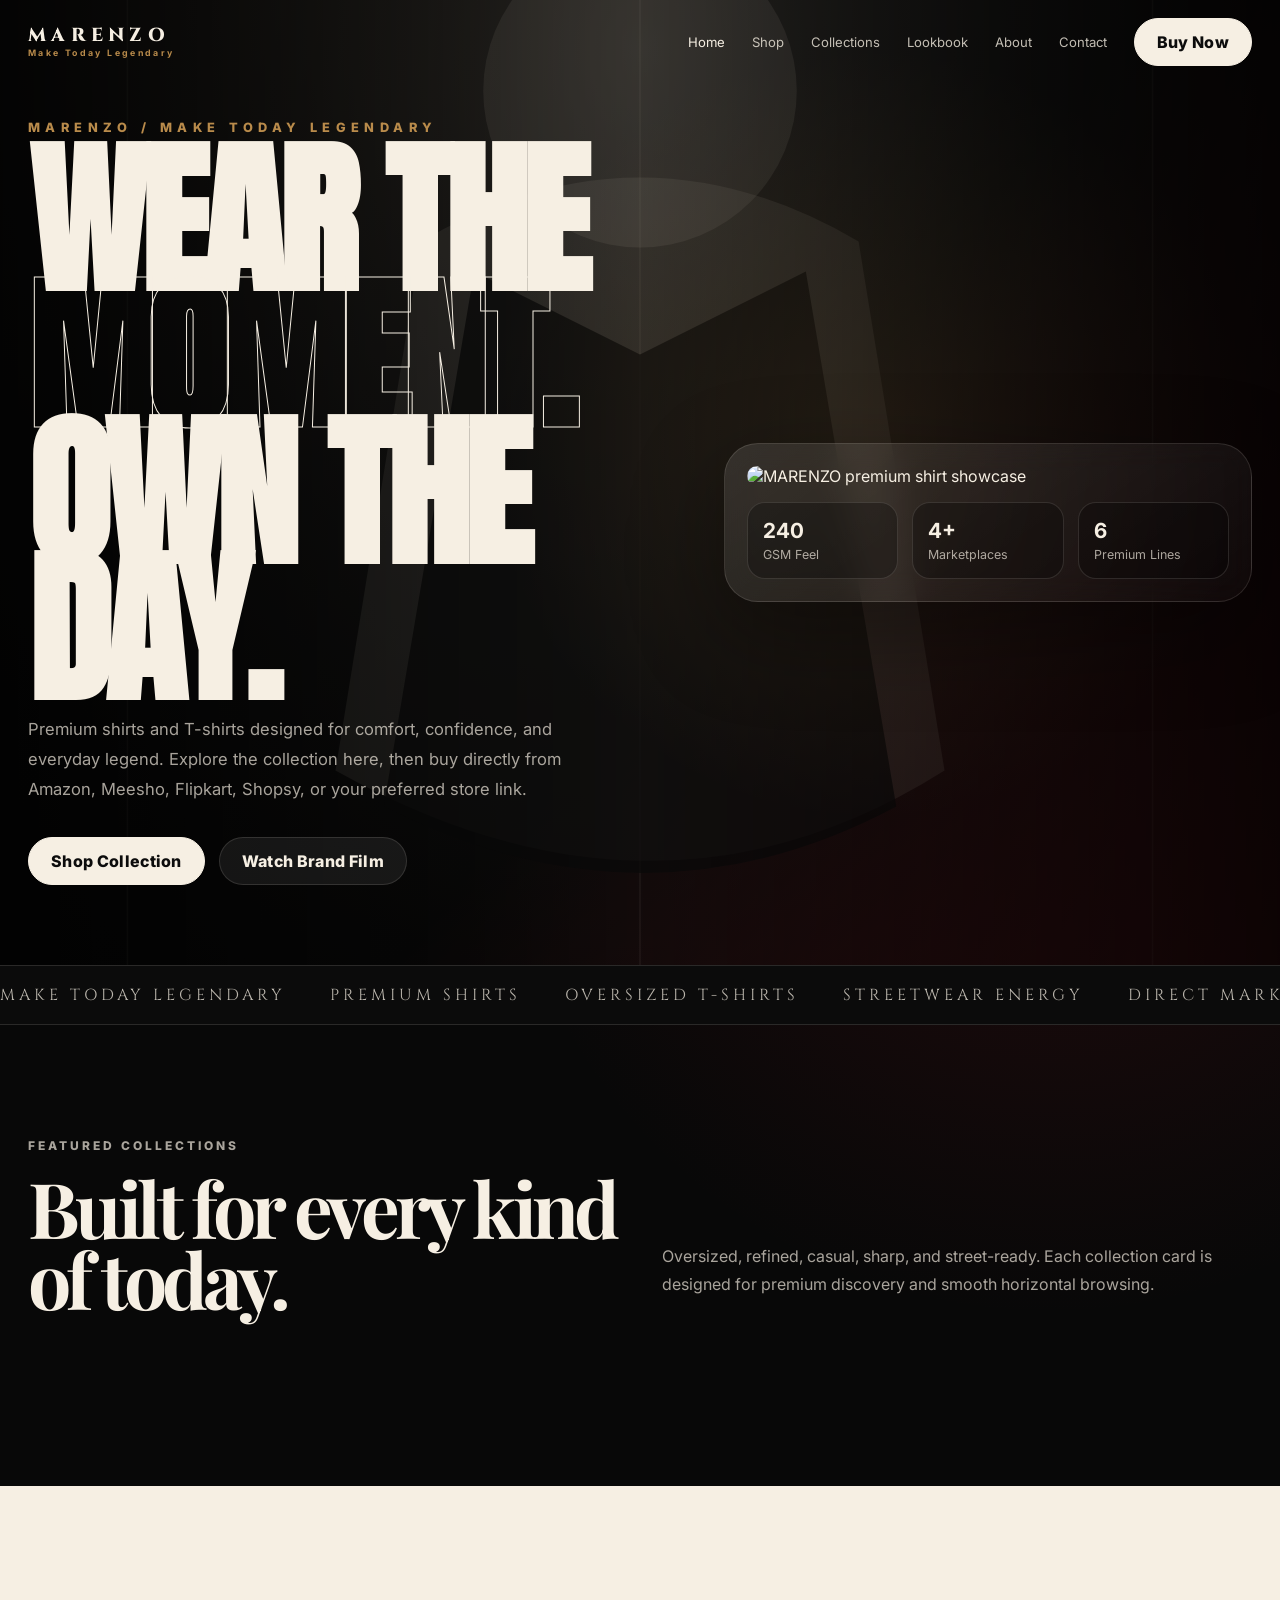
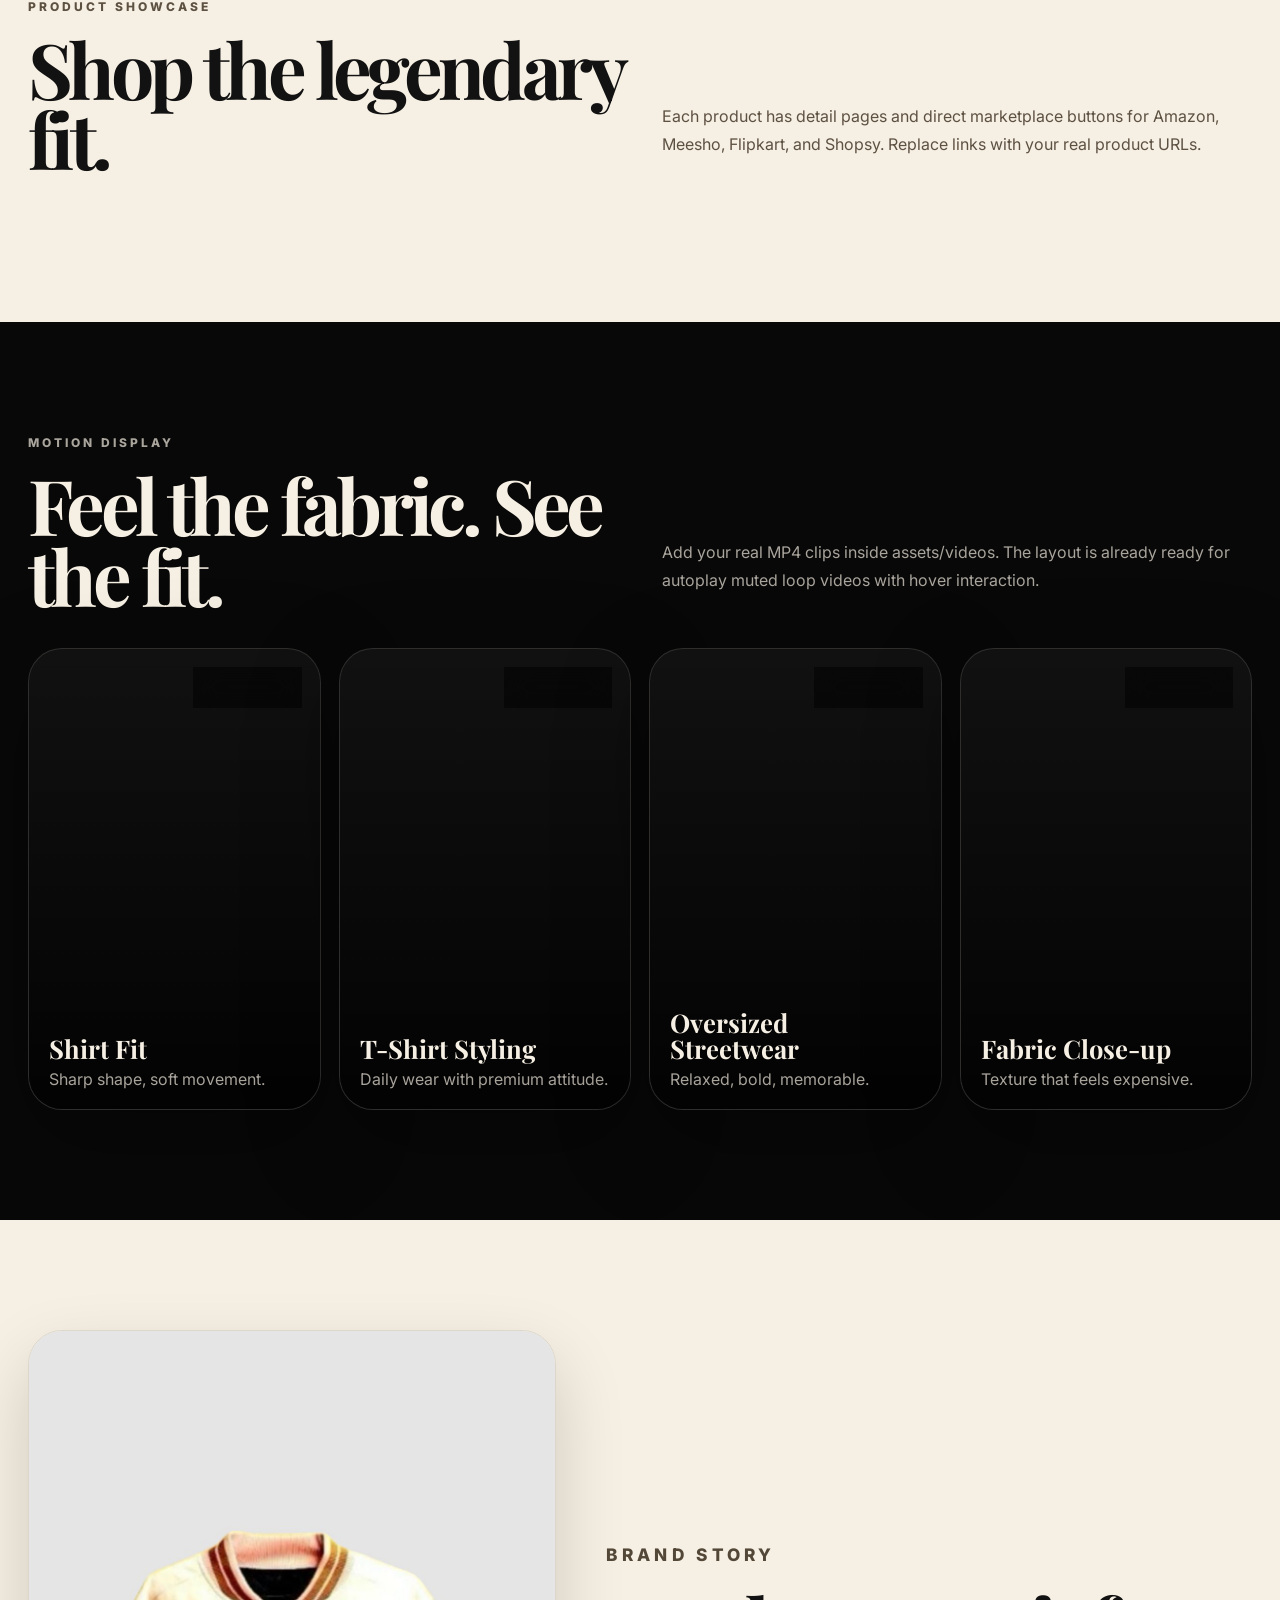
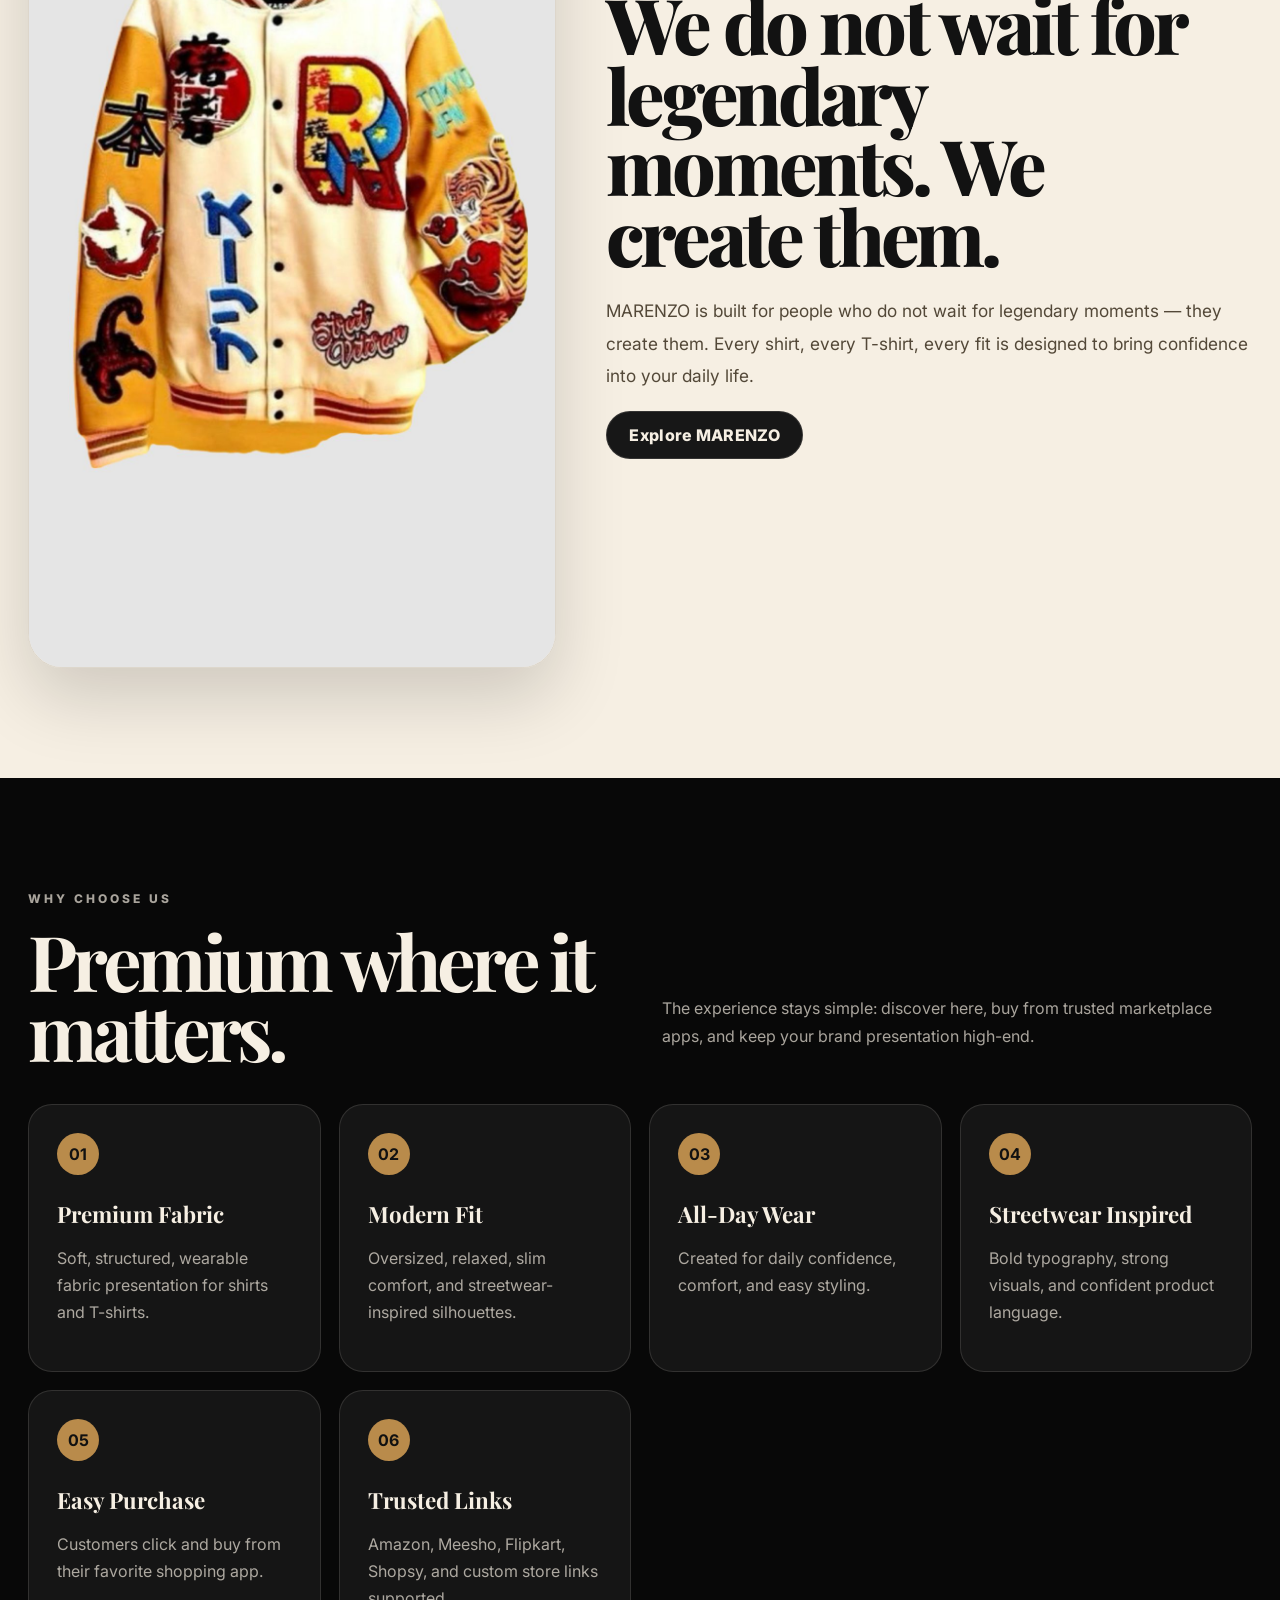
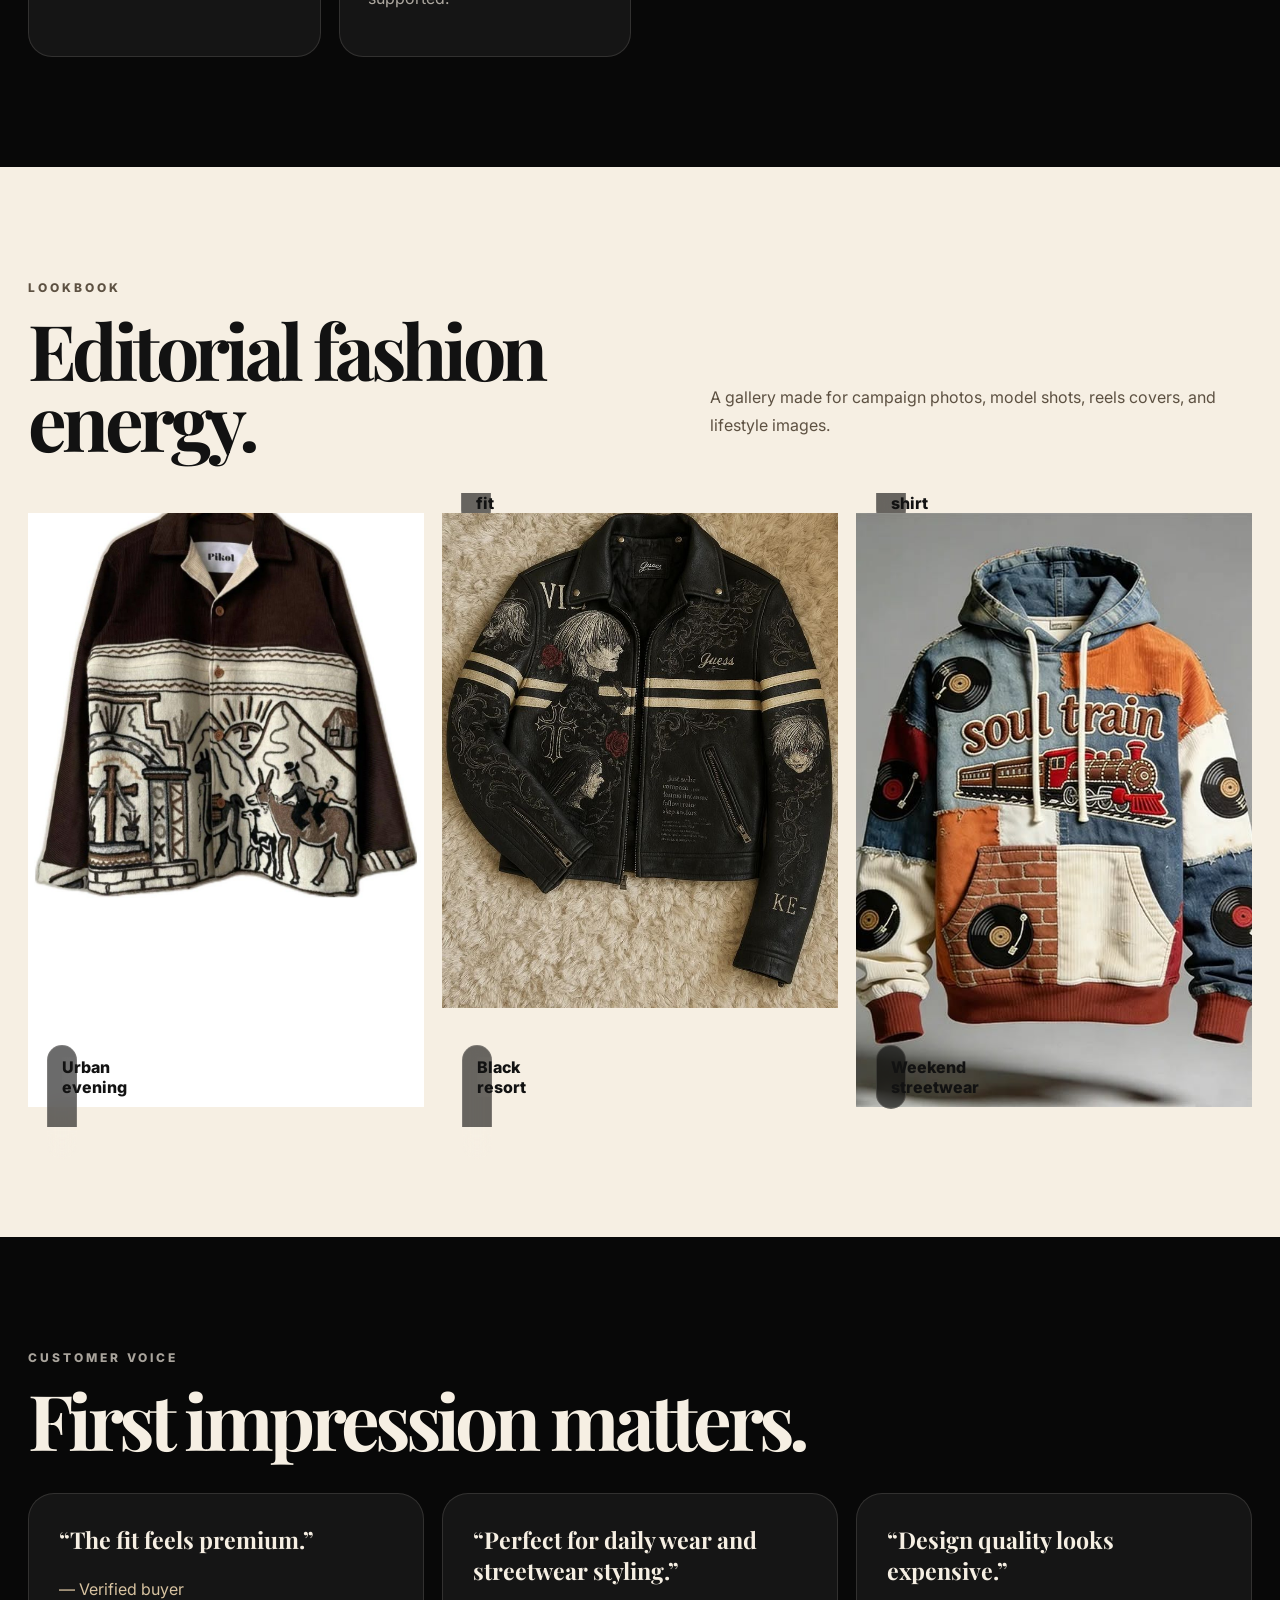
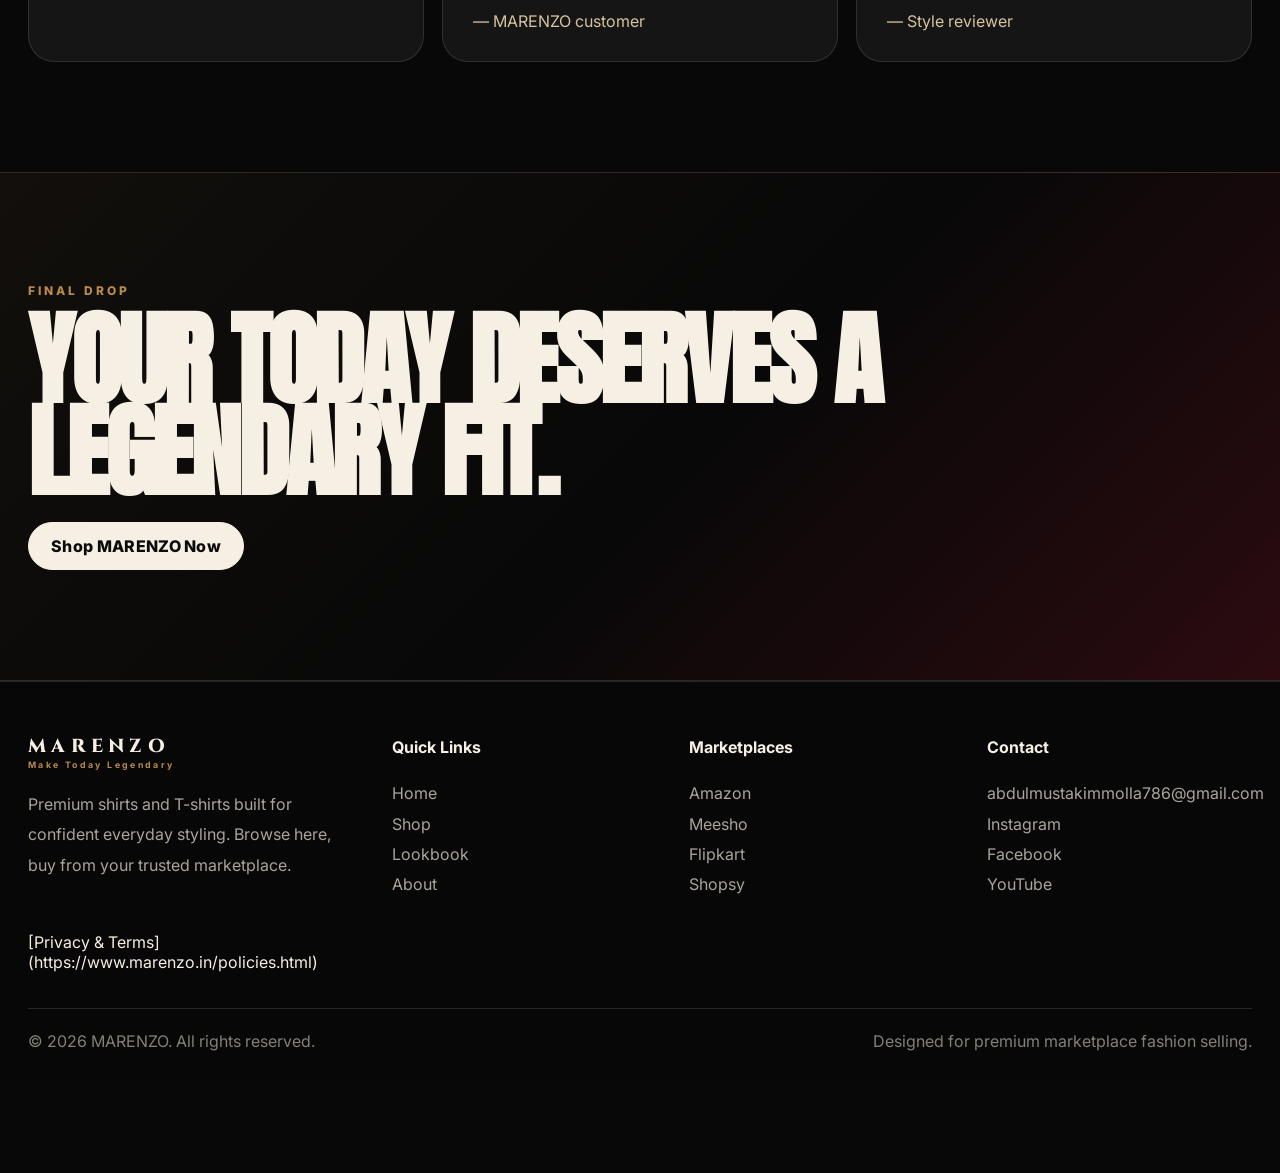
==== commit 7d8a7d3e: "Add Privacy & Terms link to footer" ====
--- a/index.html
+++ b/index.html
@@ -196,6 +196,7 @@
         <a href="mailto:abdulmustakimmolla786@gmail.com">abdulmustakimmolla786@gmail.com</a>
         <a href="https://www.instagram.com/marenzo.in?igsh=MW81ZmhwbHdkcXFpZA==">Instagram</a><a href="https://www.facebook.com/share/19F5SS92qN/">Facebook</a><a href="https://www.youtube.com/@marenzomaketodaylegendary">YouTube</a>
       </div>
+      [Privacy & Terms](https://www.marenzo.in/policies.html)
     </div>
     <div class="footer-bottom">
       <span>© <span data-year></span> MARENZO. All rights reserved.</span>
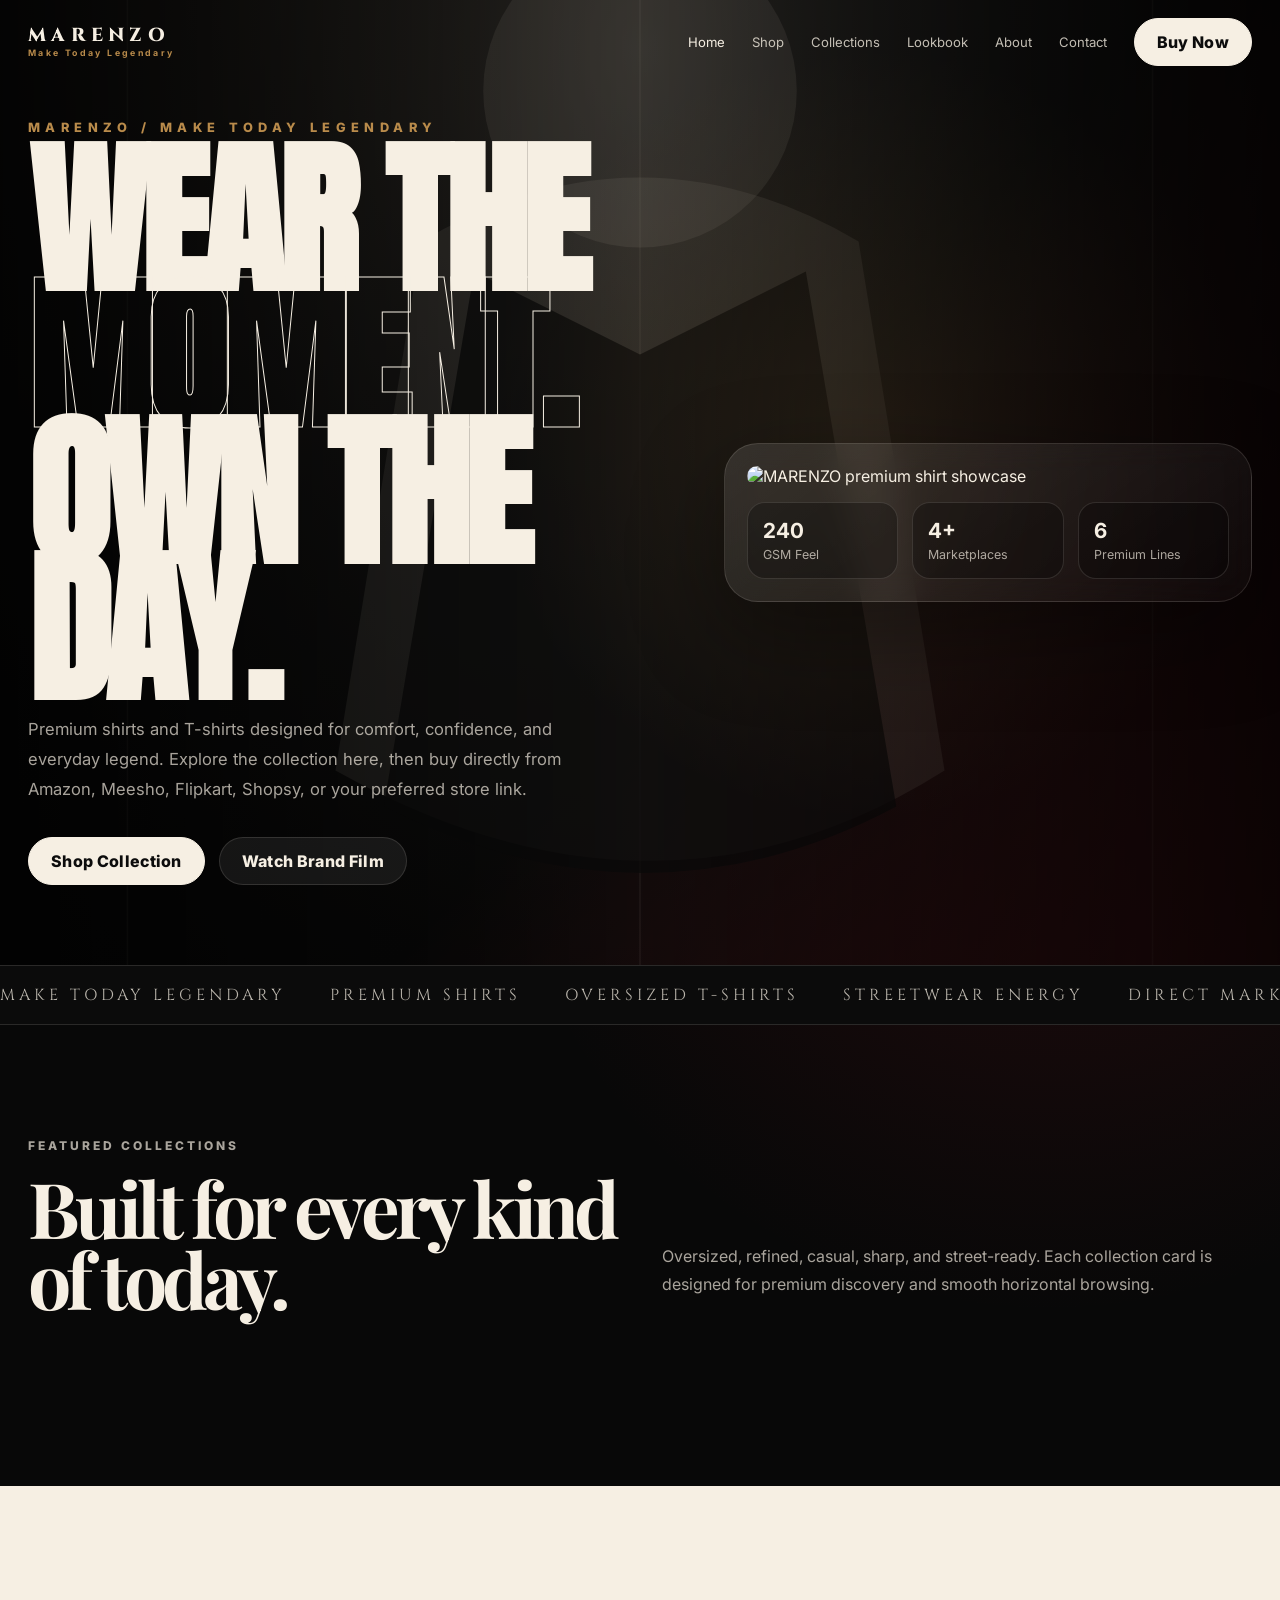
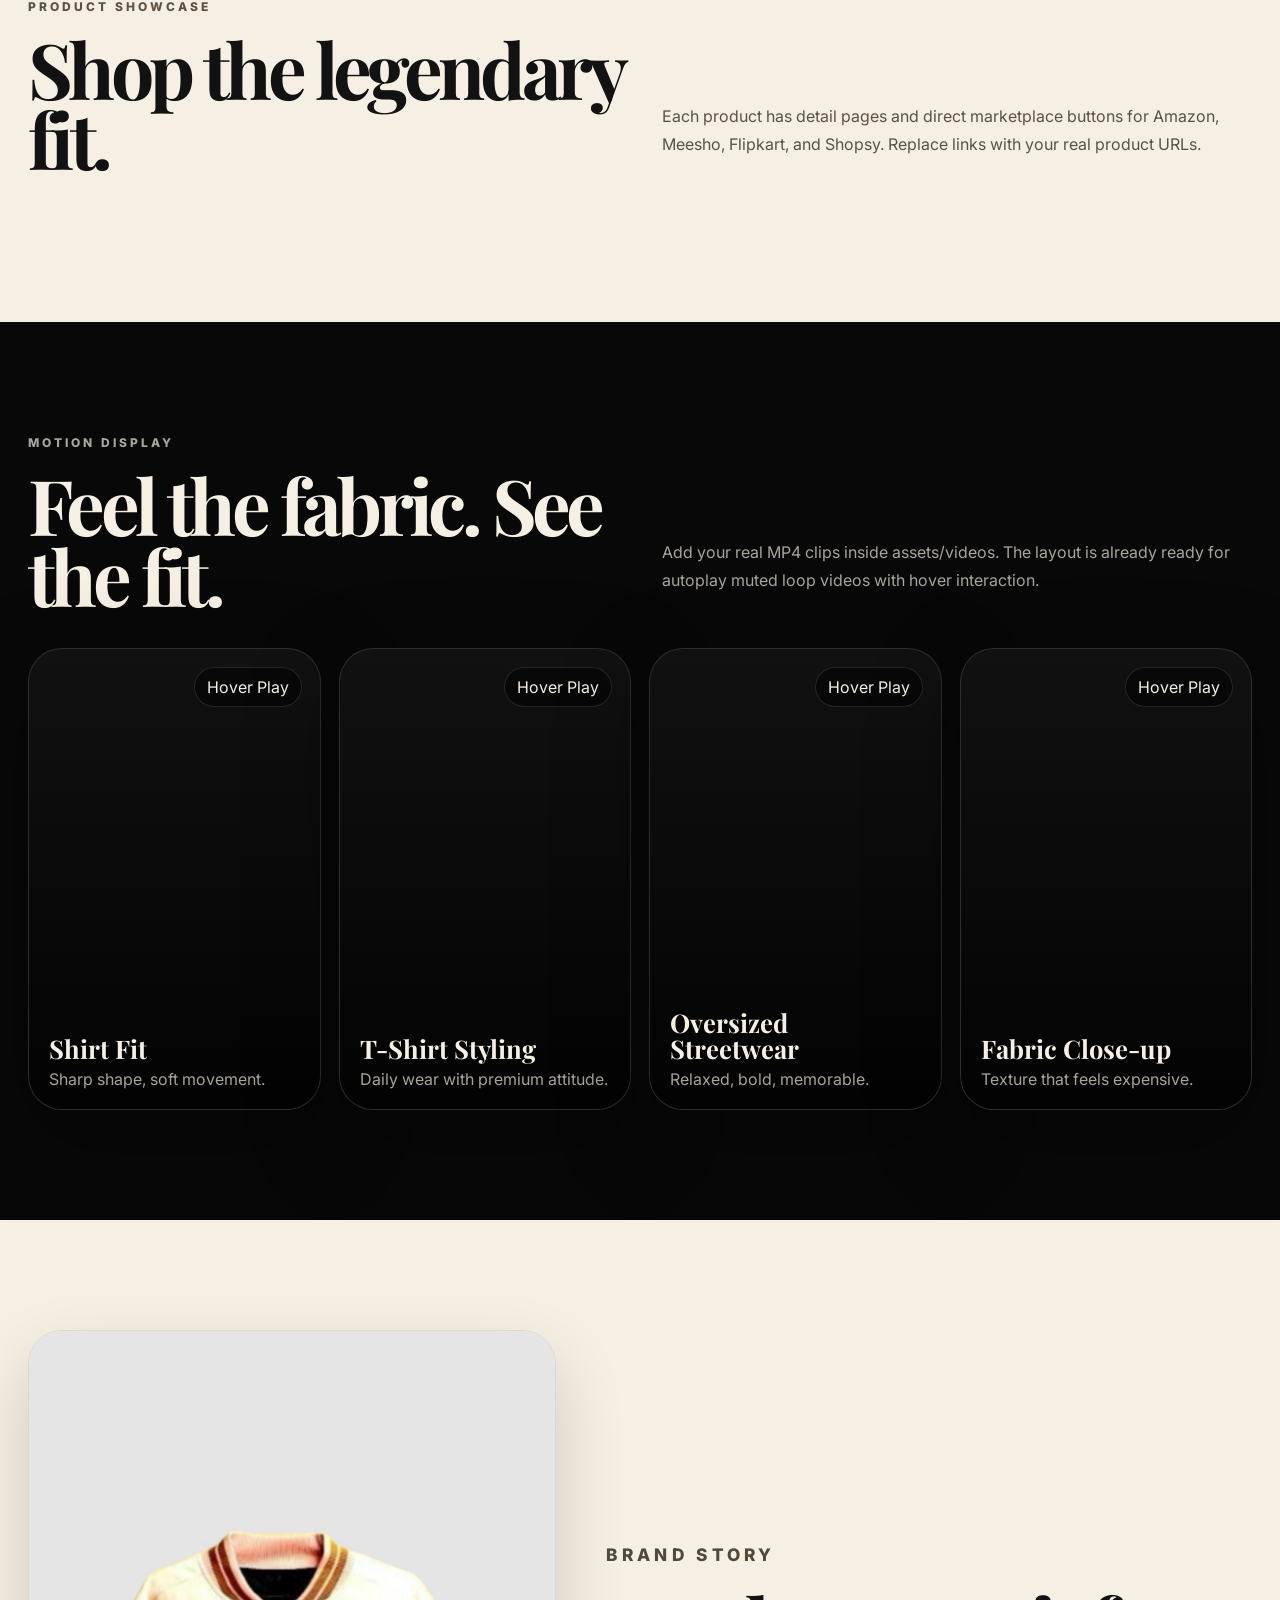
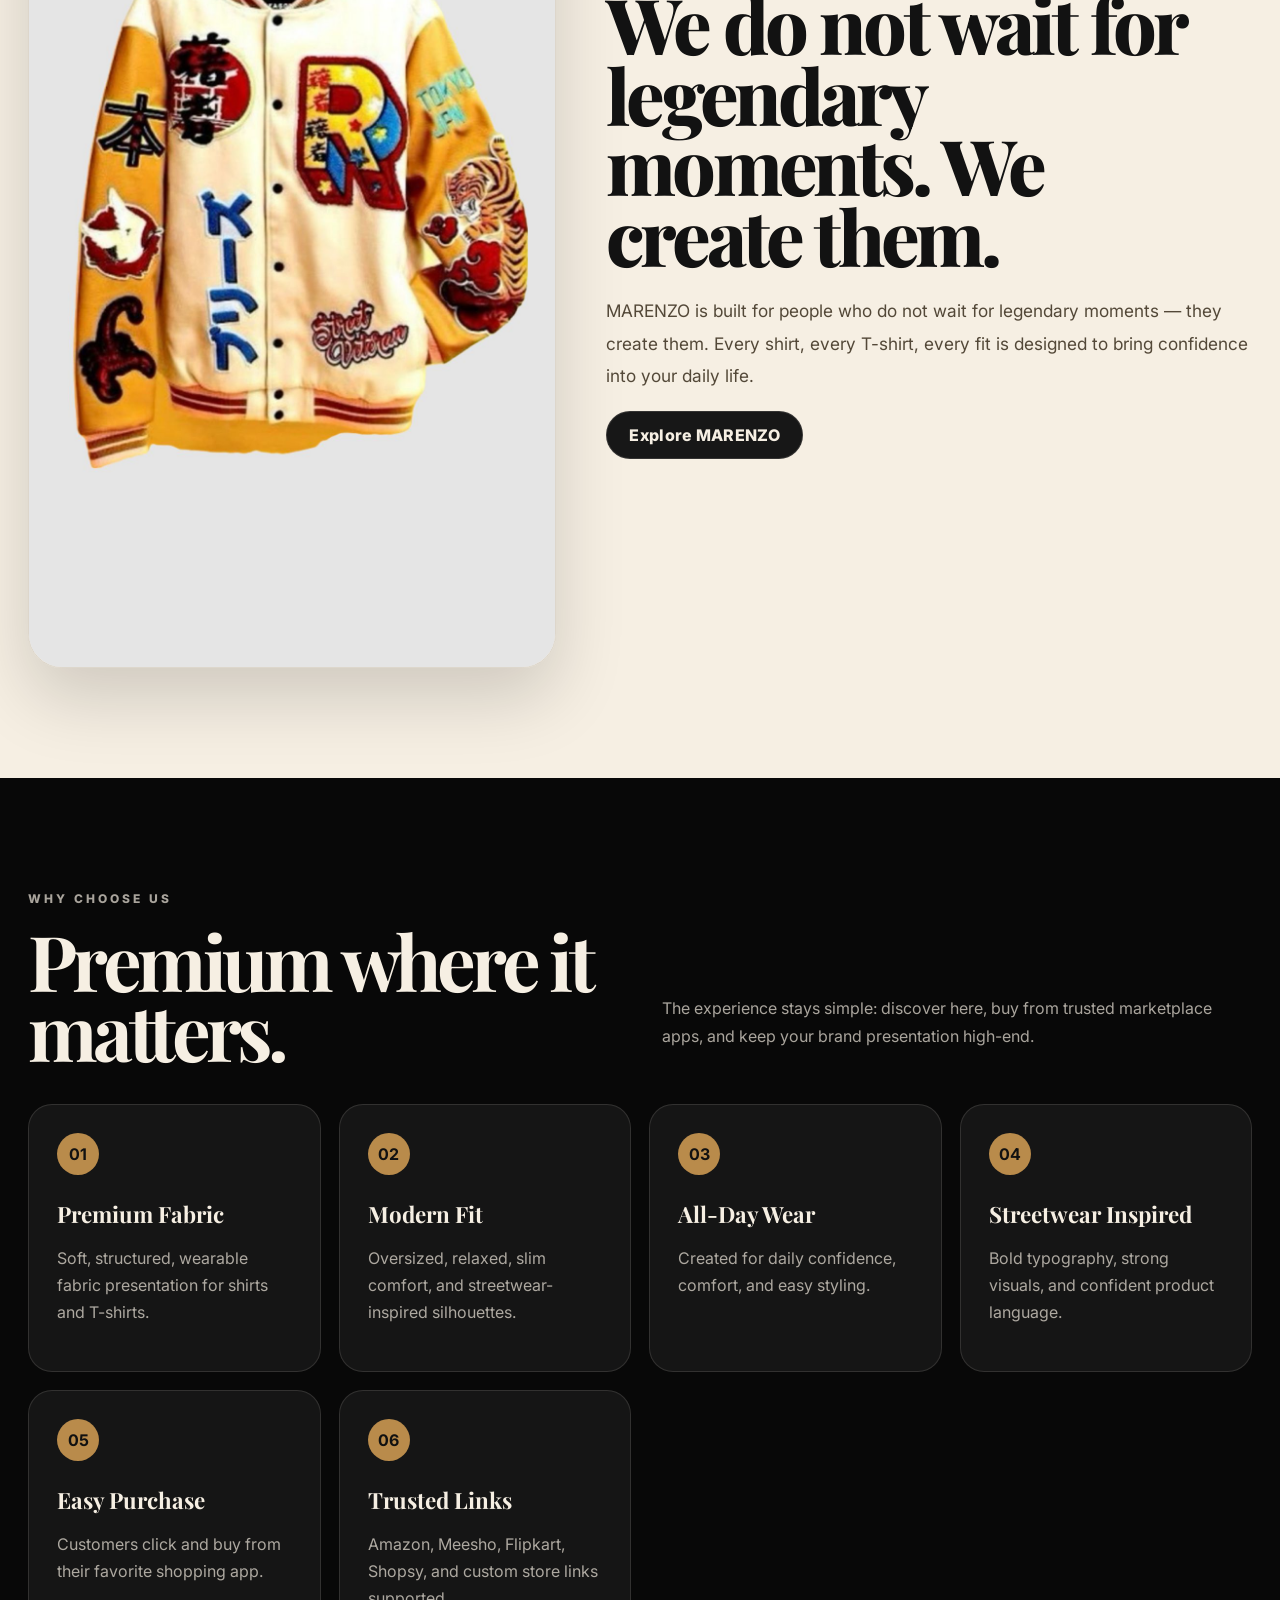
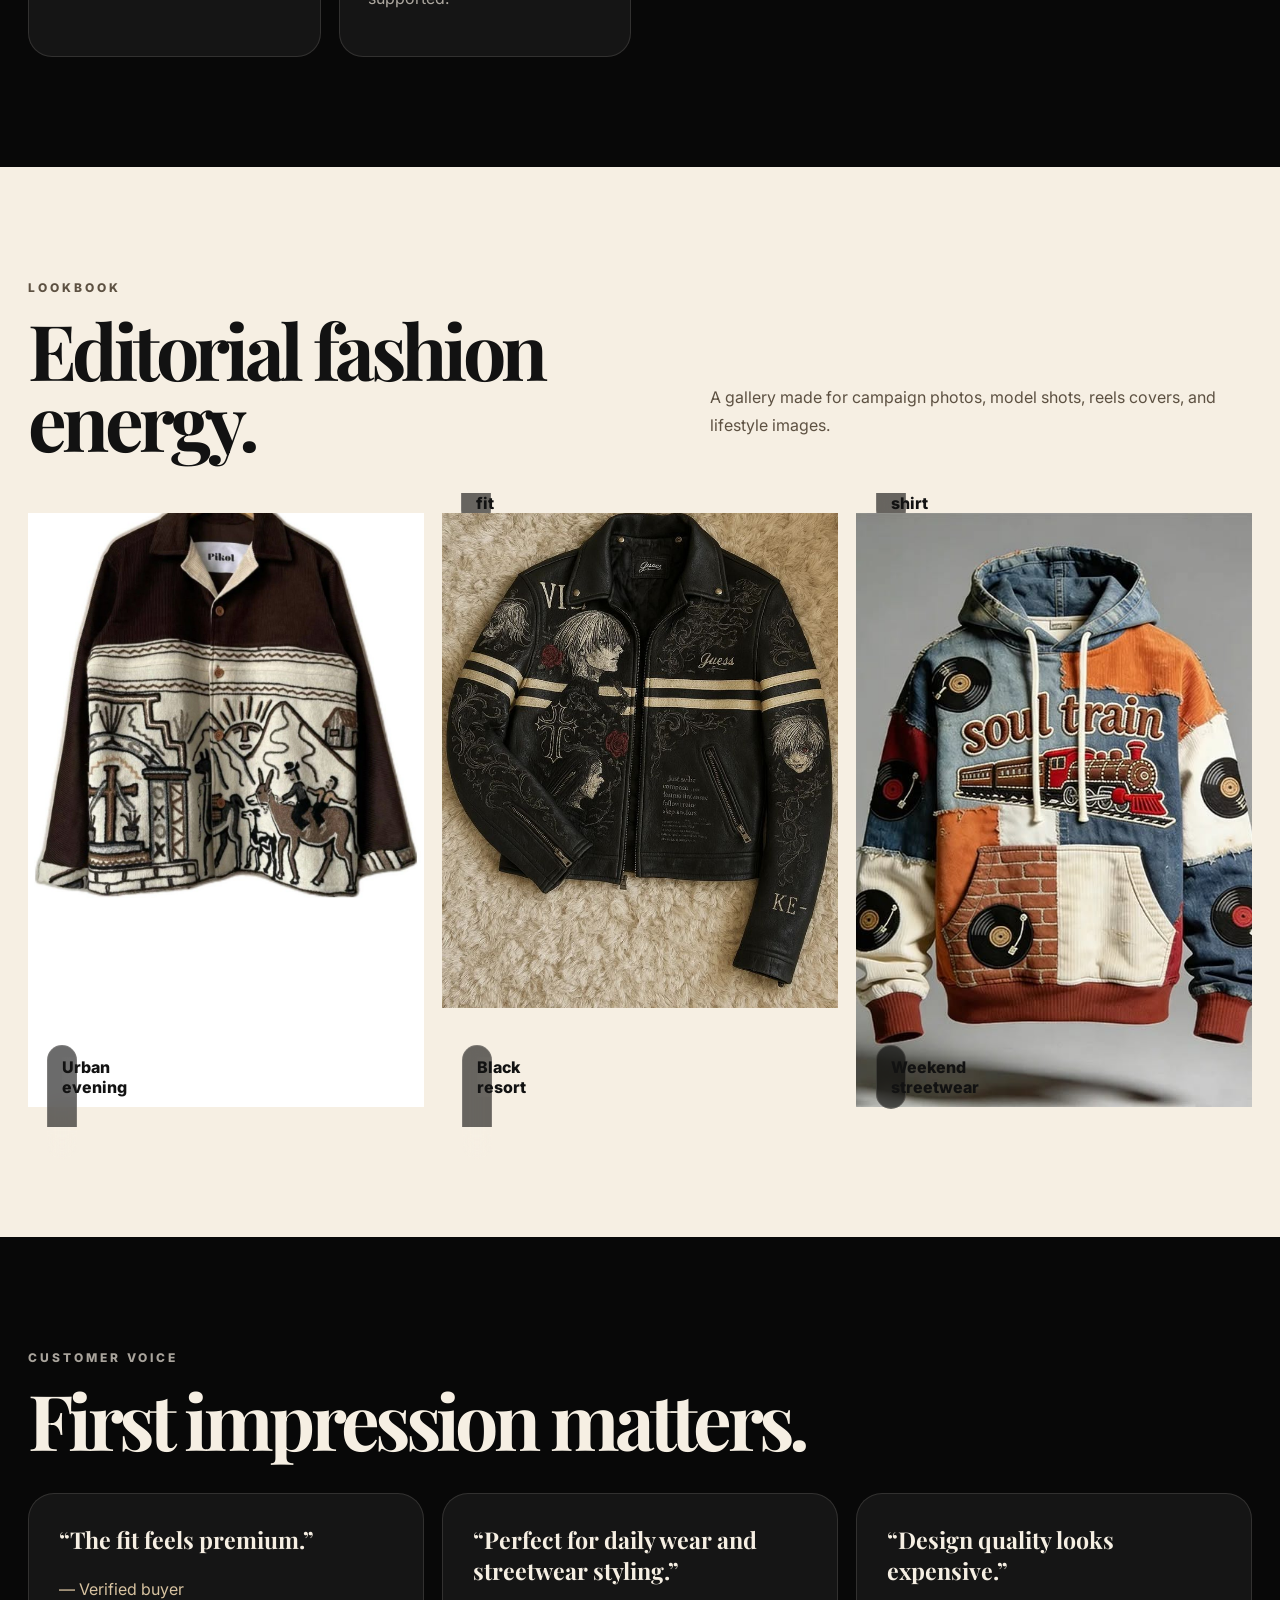
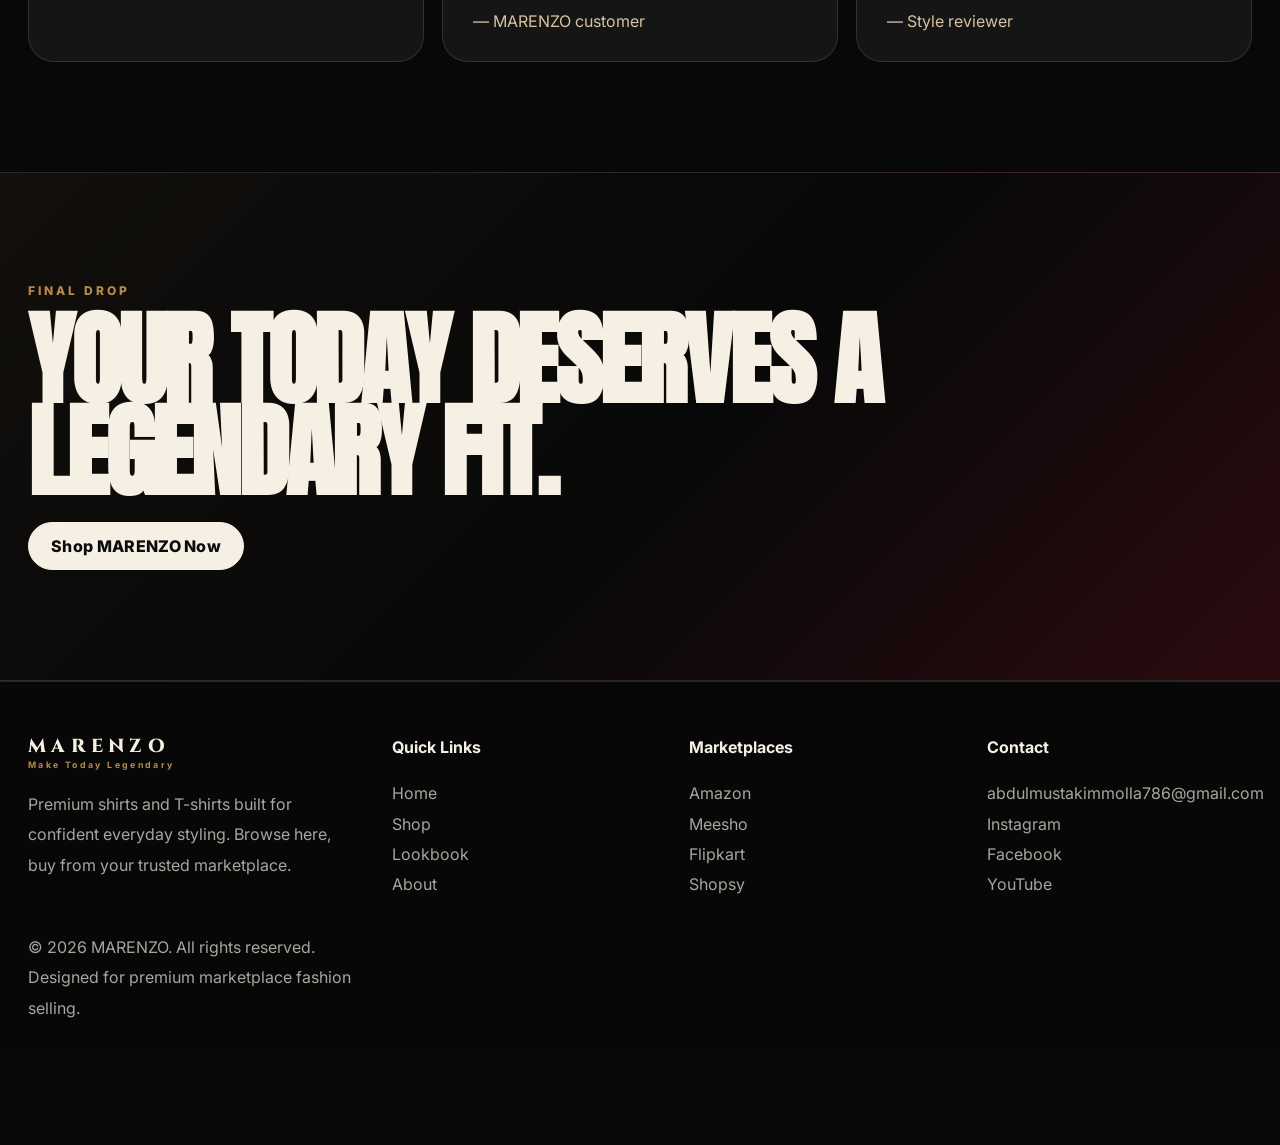
==== commit e860a8e0: "Change Privacy & Terms link to anchor tag Updated the Privacy & Terms link to use an anchor tag." ====
--- a/index.html
+++ b/index.html
@@ -196,7 +196,10 @@
         <a href="mailto:abdulmustakimmolla786@gmail.com">abdulmustakimmolla786@gmail.com</a>
         <a href="https://www.instagram.com/marenzo.in?igsh=MW81ZmhwbHdkcXFpZA==">Instagram</a><a href="https://www.facebook.com/share/19F5SS92qN/">Facebook</a><a href="https://www.youtube.com/@marenzomaketodaylegendary">YouTube</a>
       </div>
-      [Privacy & Terms](https://www.marenzo.in/policies.html)
+      <a  href="policies.html>
+      [Privacy & Terms]
+    </a>
+      
     </div>
     <div class="footer-bottom">
       <span>© <span data-year></span> MARENZO. All rights reserved.</span>
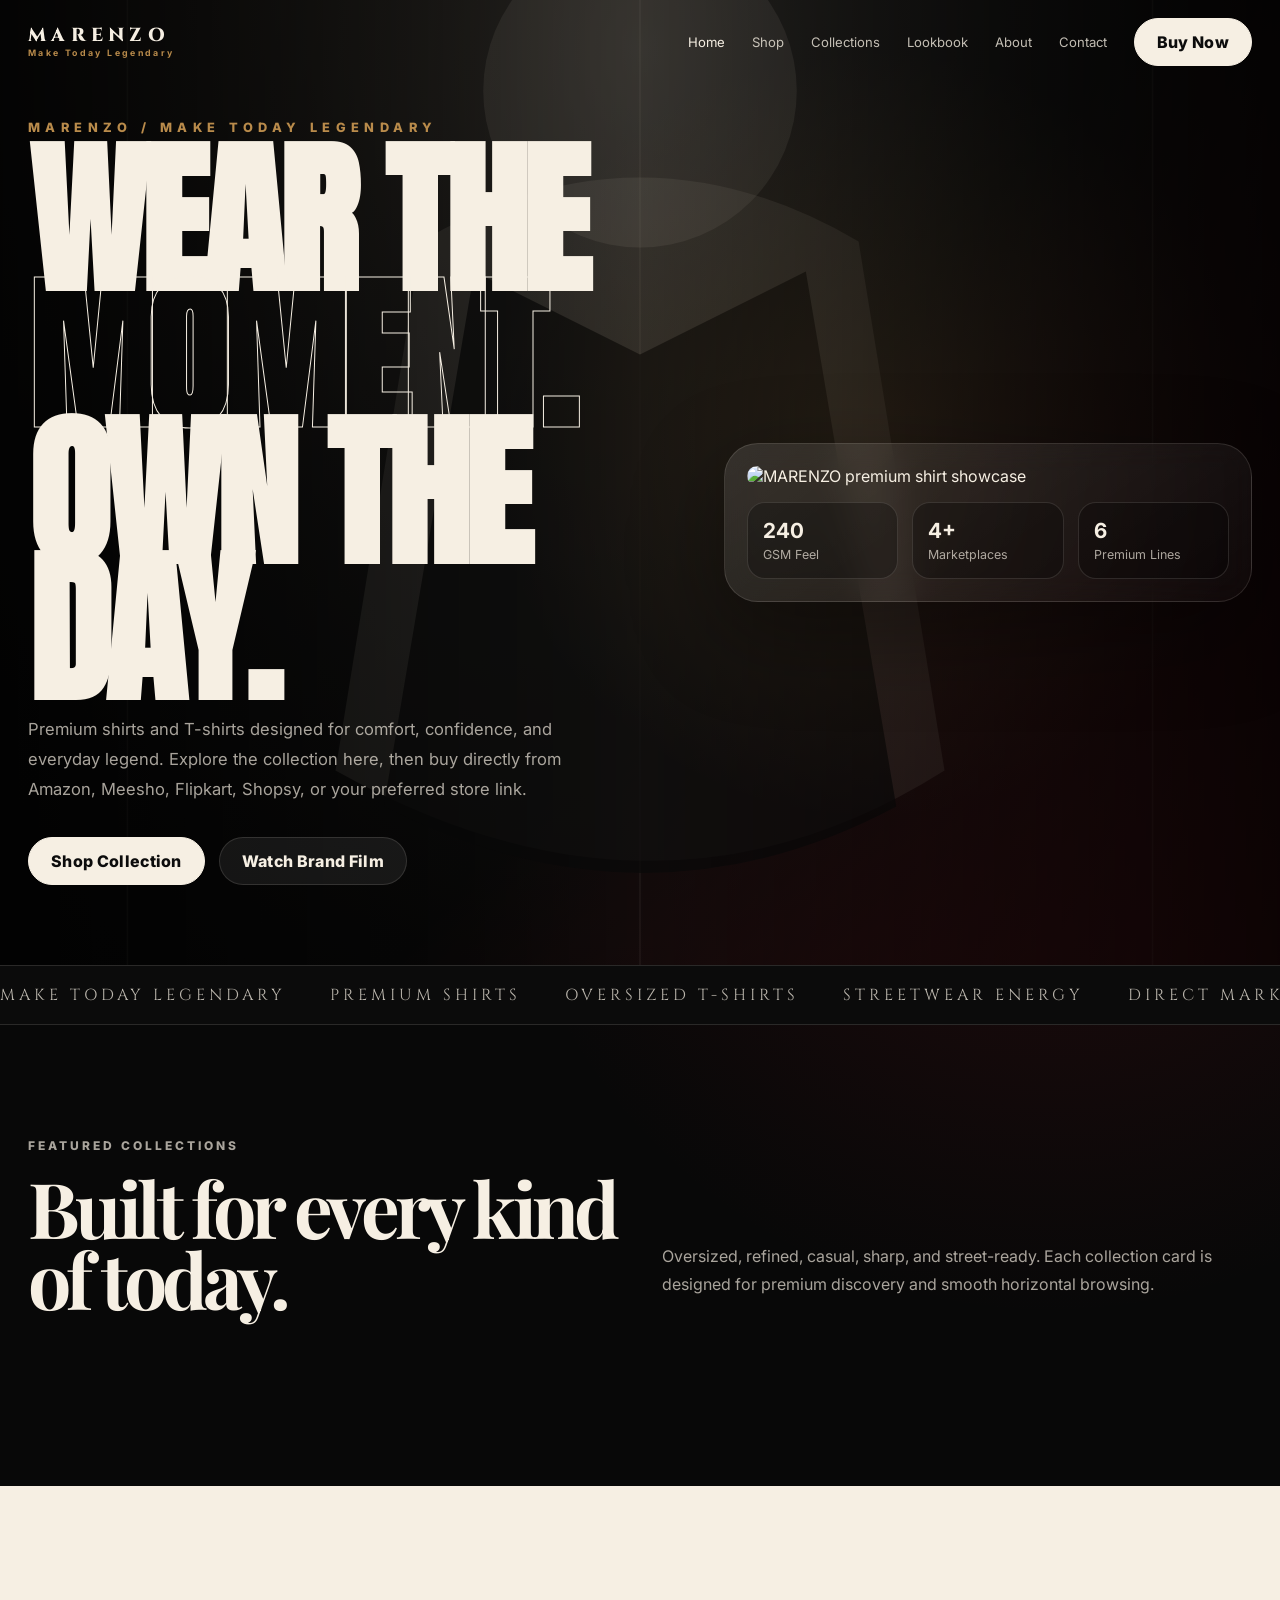
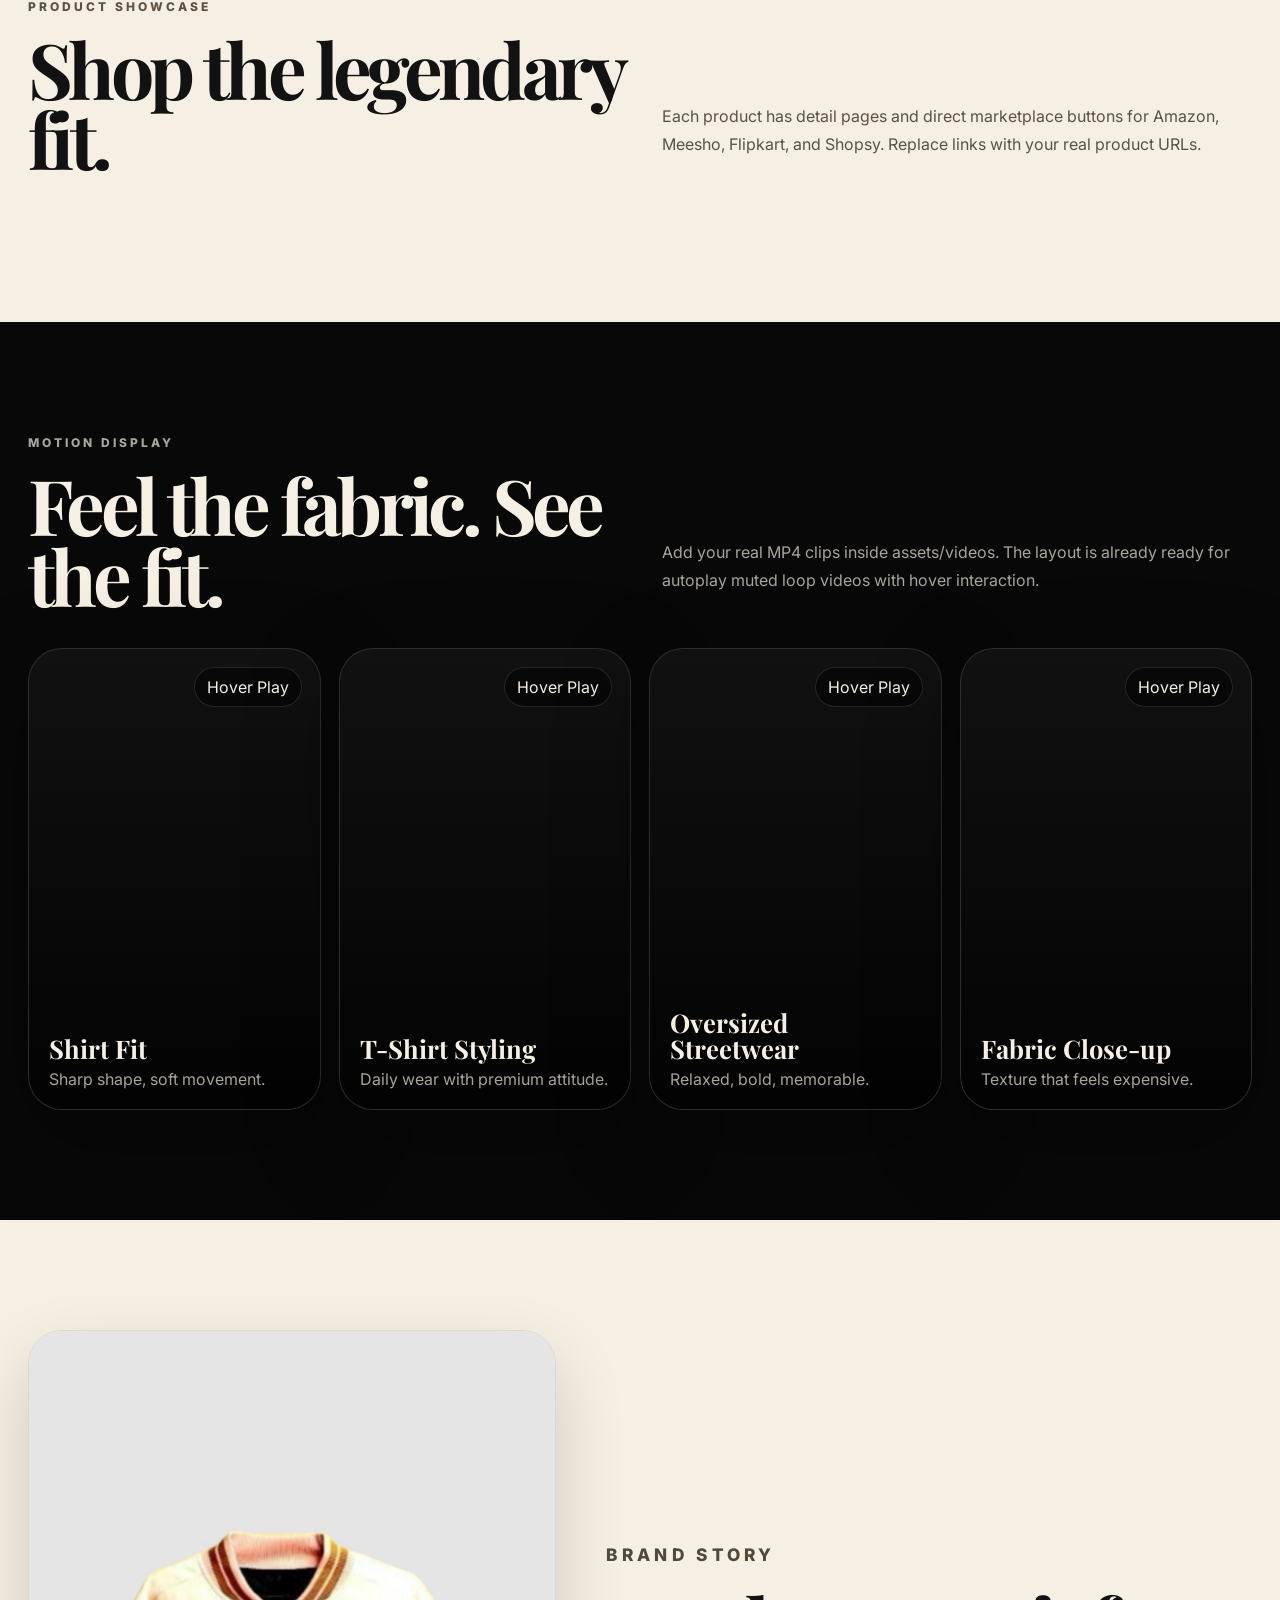
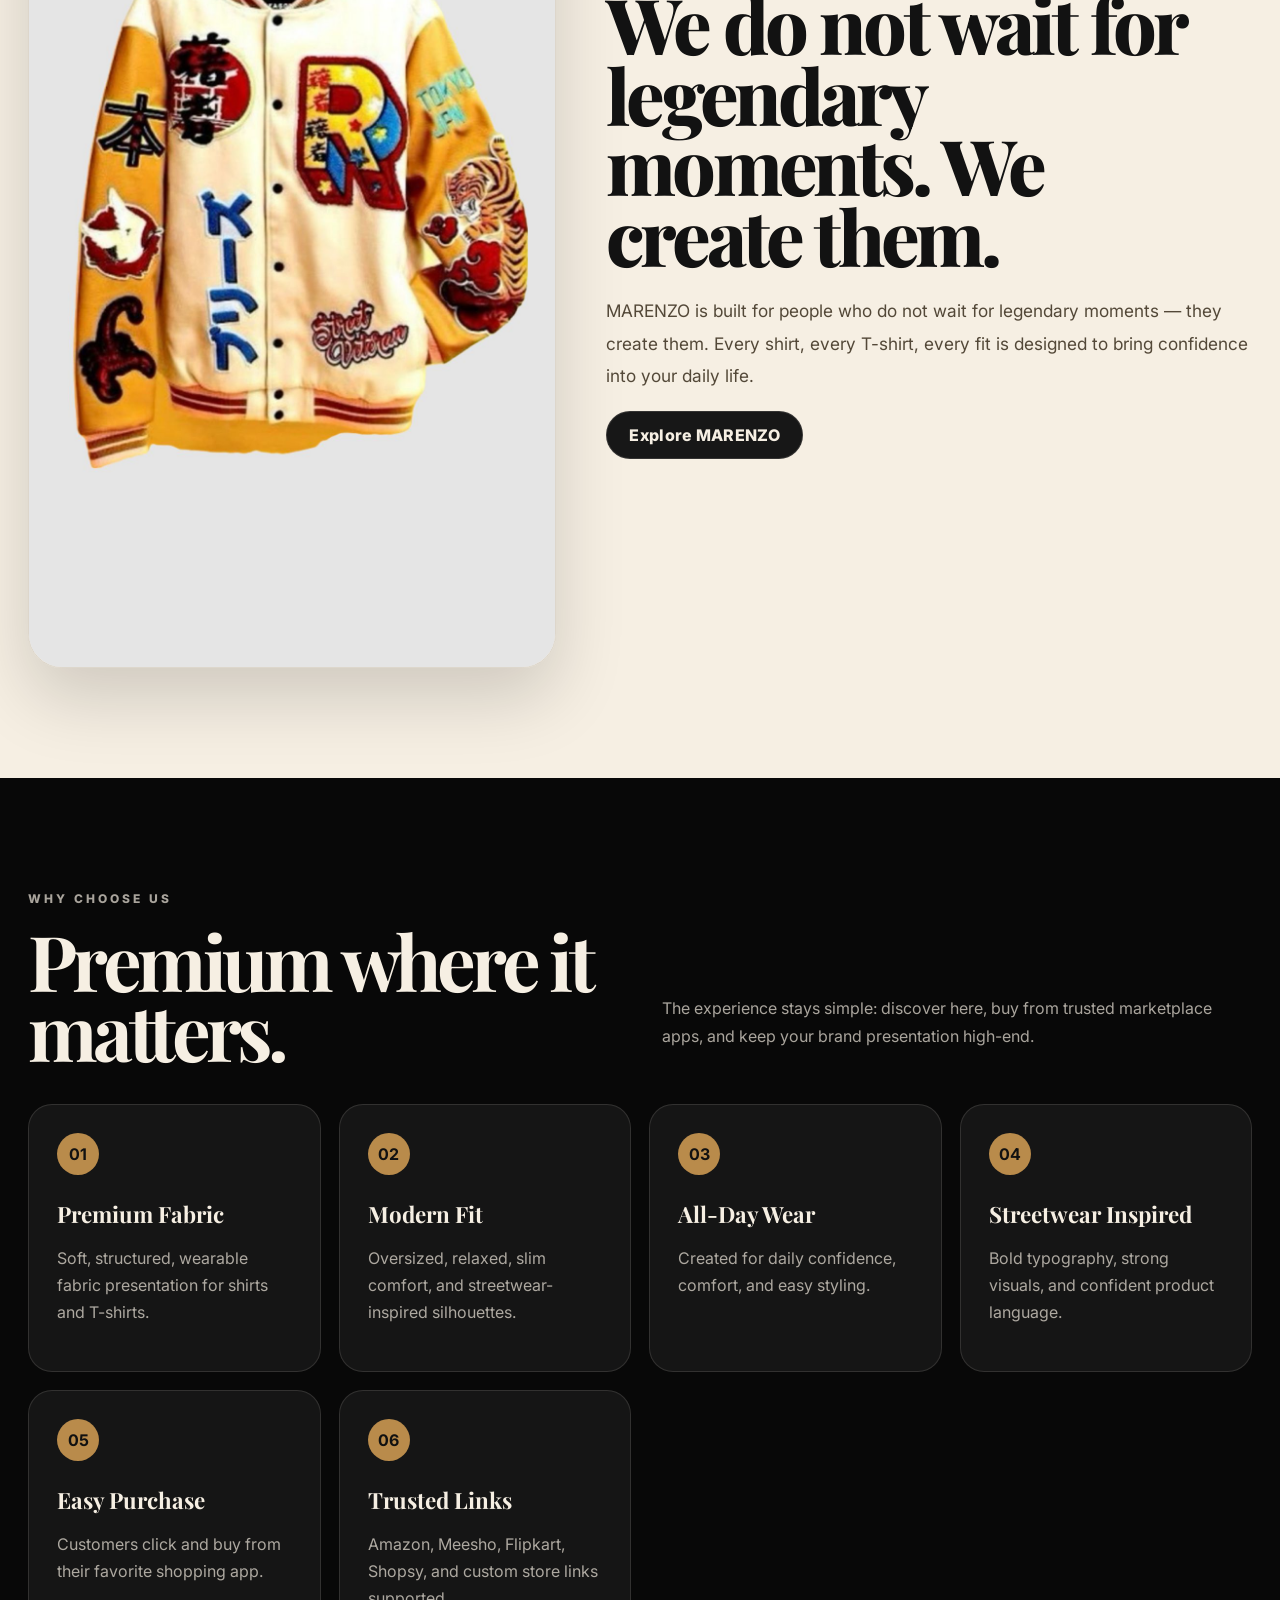
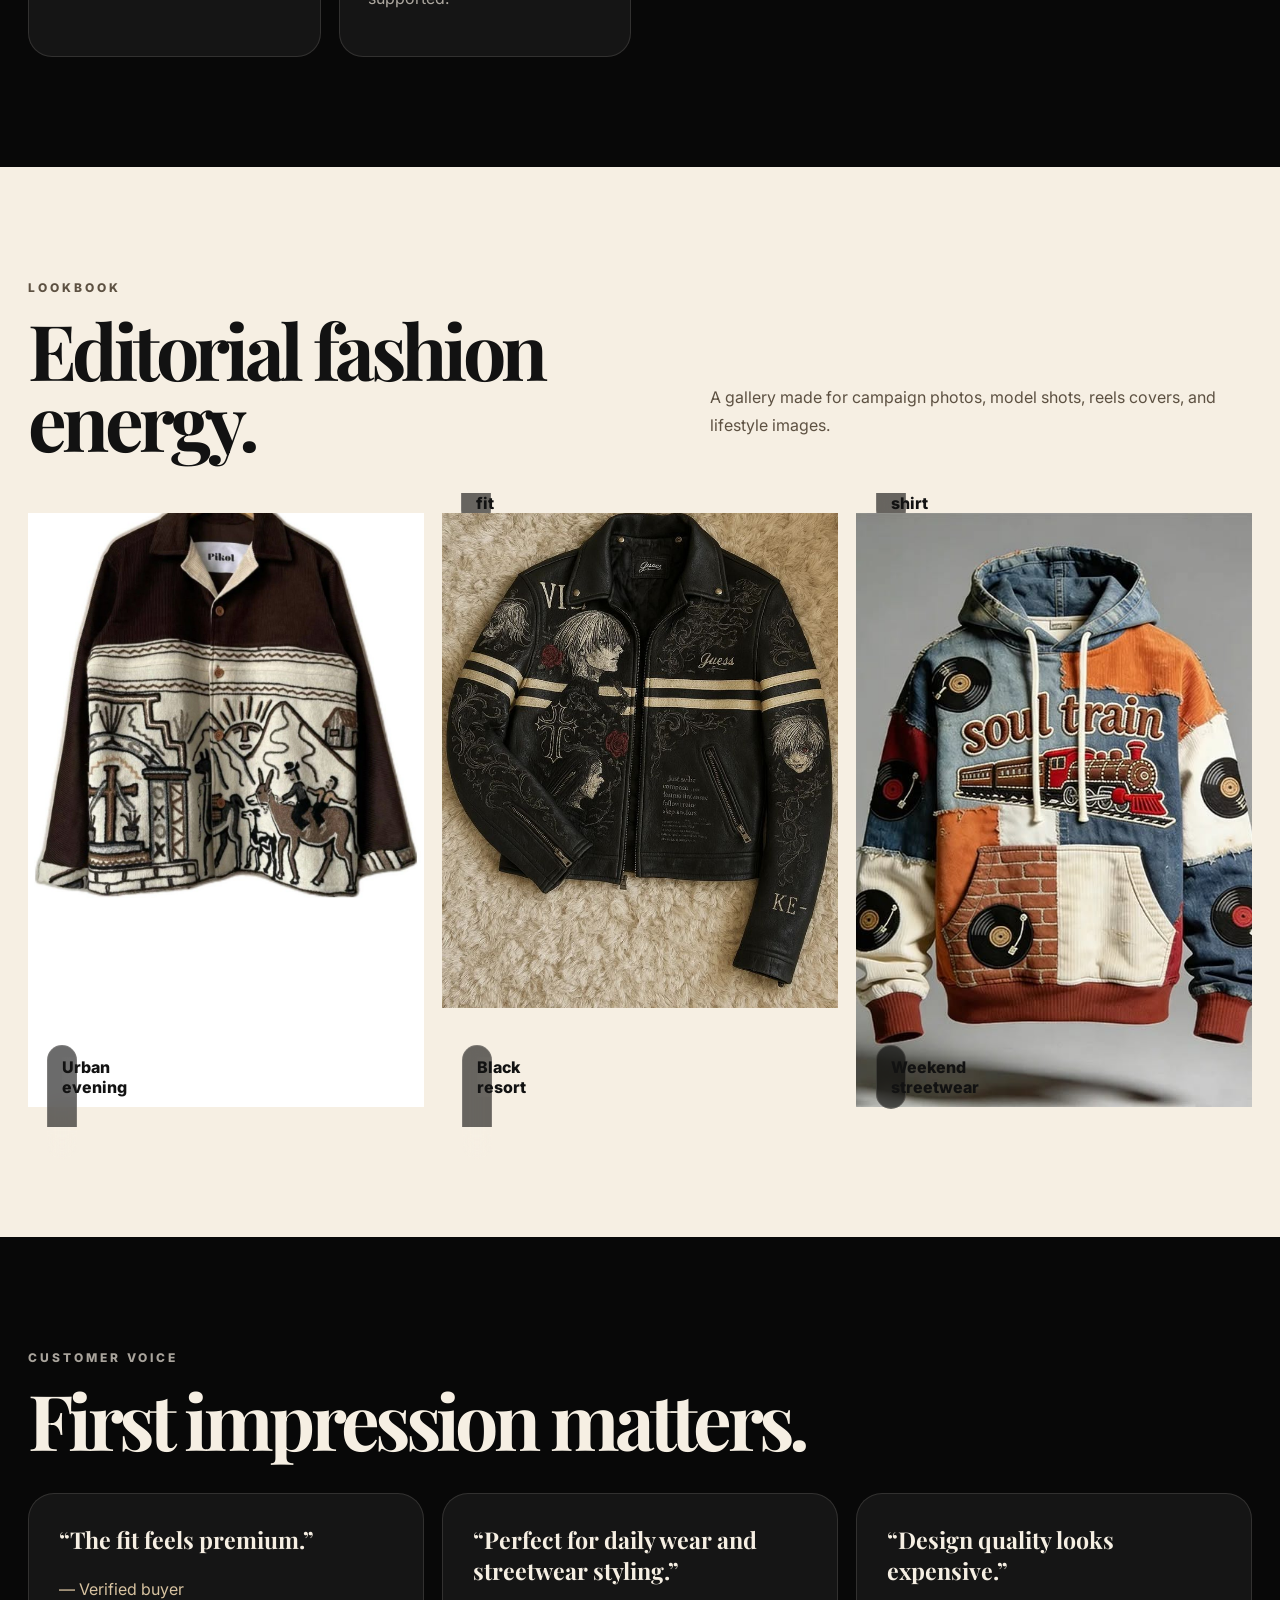
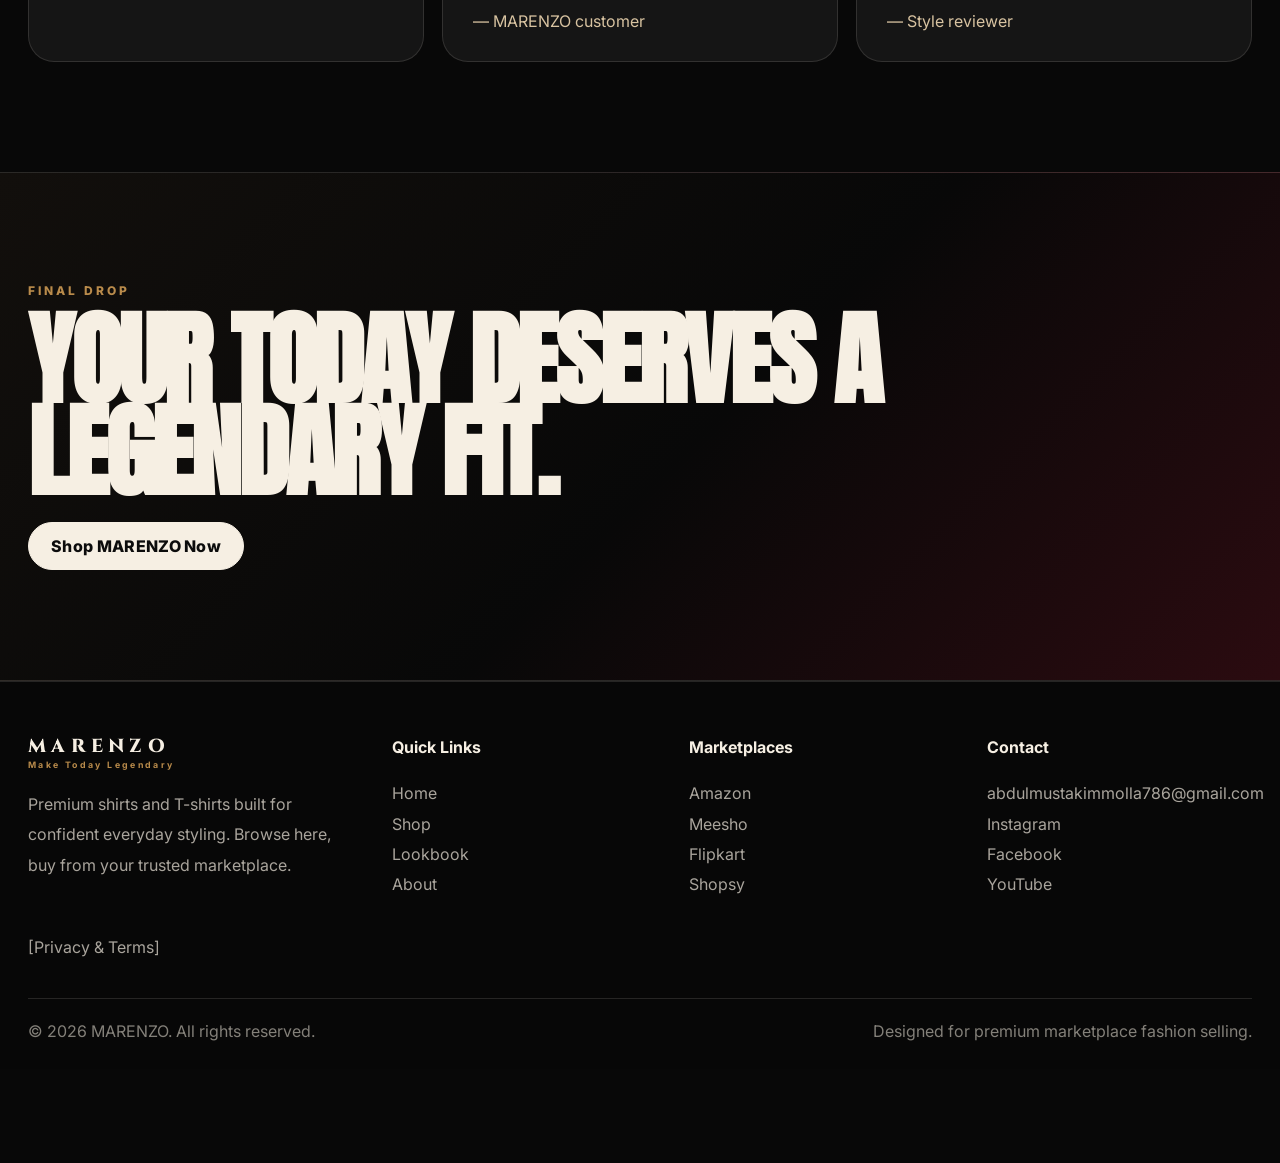
==== commit e533caea: "Fix anchor tag for policies.html link" ====
--- a/index.html
+++ b/index.html
@@ -196,7 +196,7 @@
         <a href="mailto:abdulmustakimmolla786@gmail.com">abdulmustakimmolla786@gmail.com</a>
         <a href="https://www.instagram.com/marenzo.in?igsh=MW81ZmhwbHdkcXFpZA==">Instagram</a><a href="https://www.facebook.com/share/19F5SS92qN/">Facebook</a><a href="https://www.youtube.com/@marenzomaketodaylegendary">YouTube</a>
       </div>
-      <a  href="policies.html>
+      <a  href="policies.html">
       [Privacy & Terms]
     </a>
       
